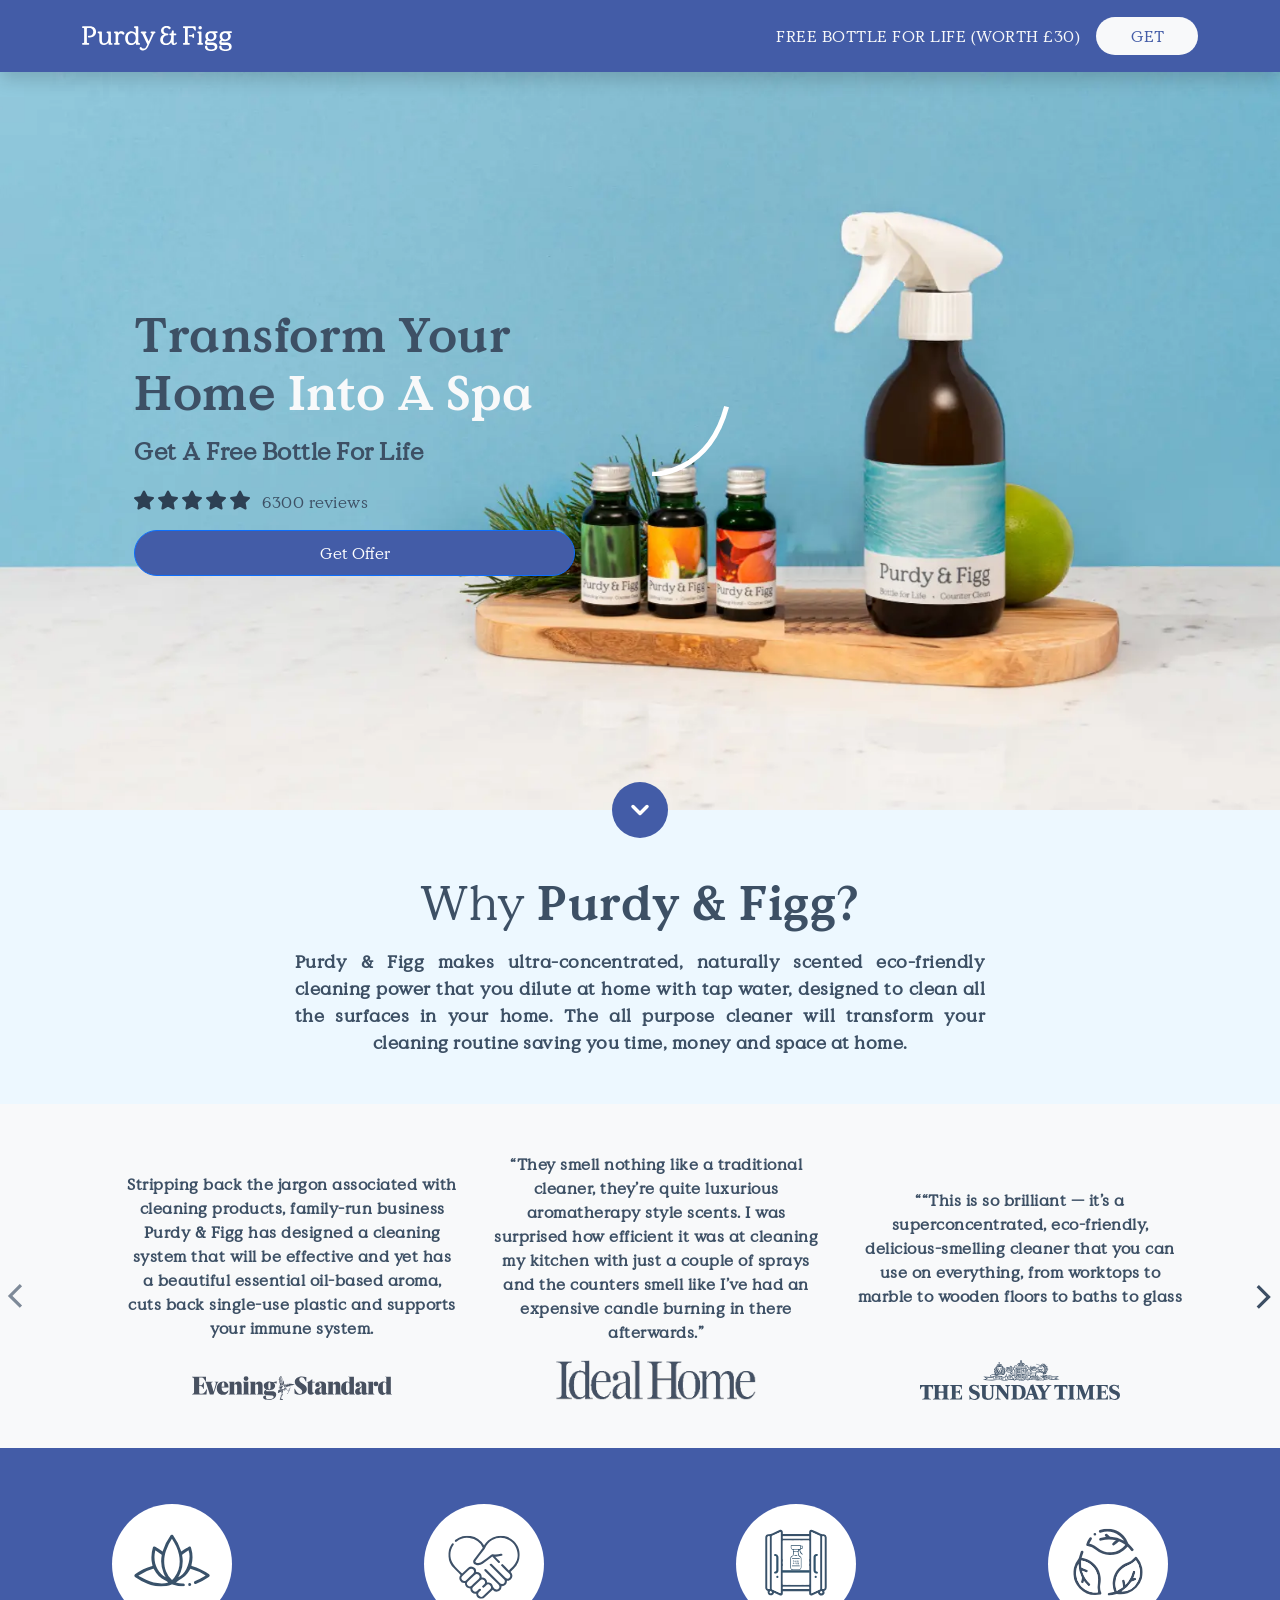
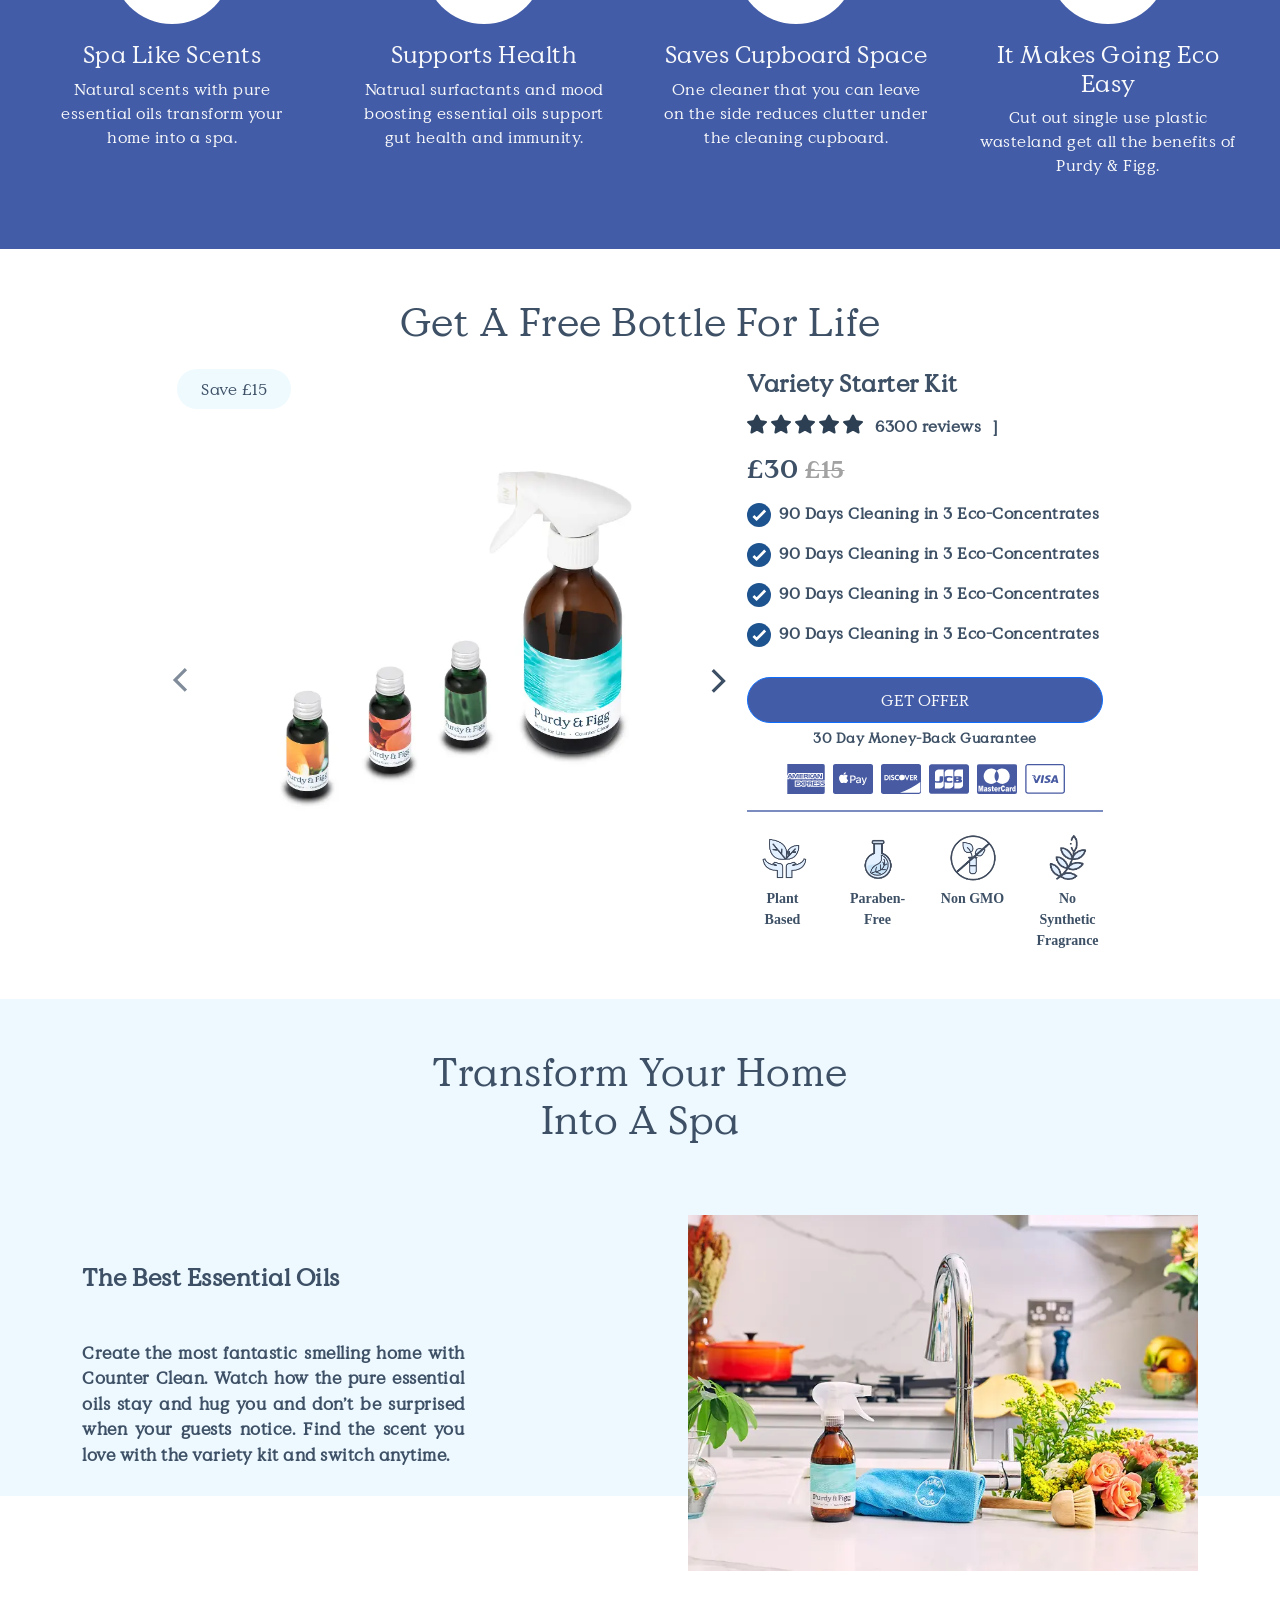
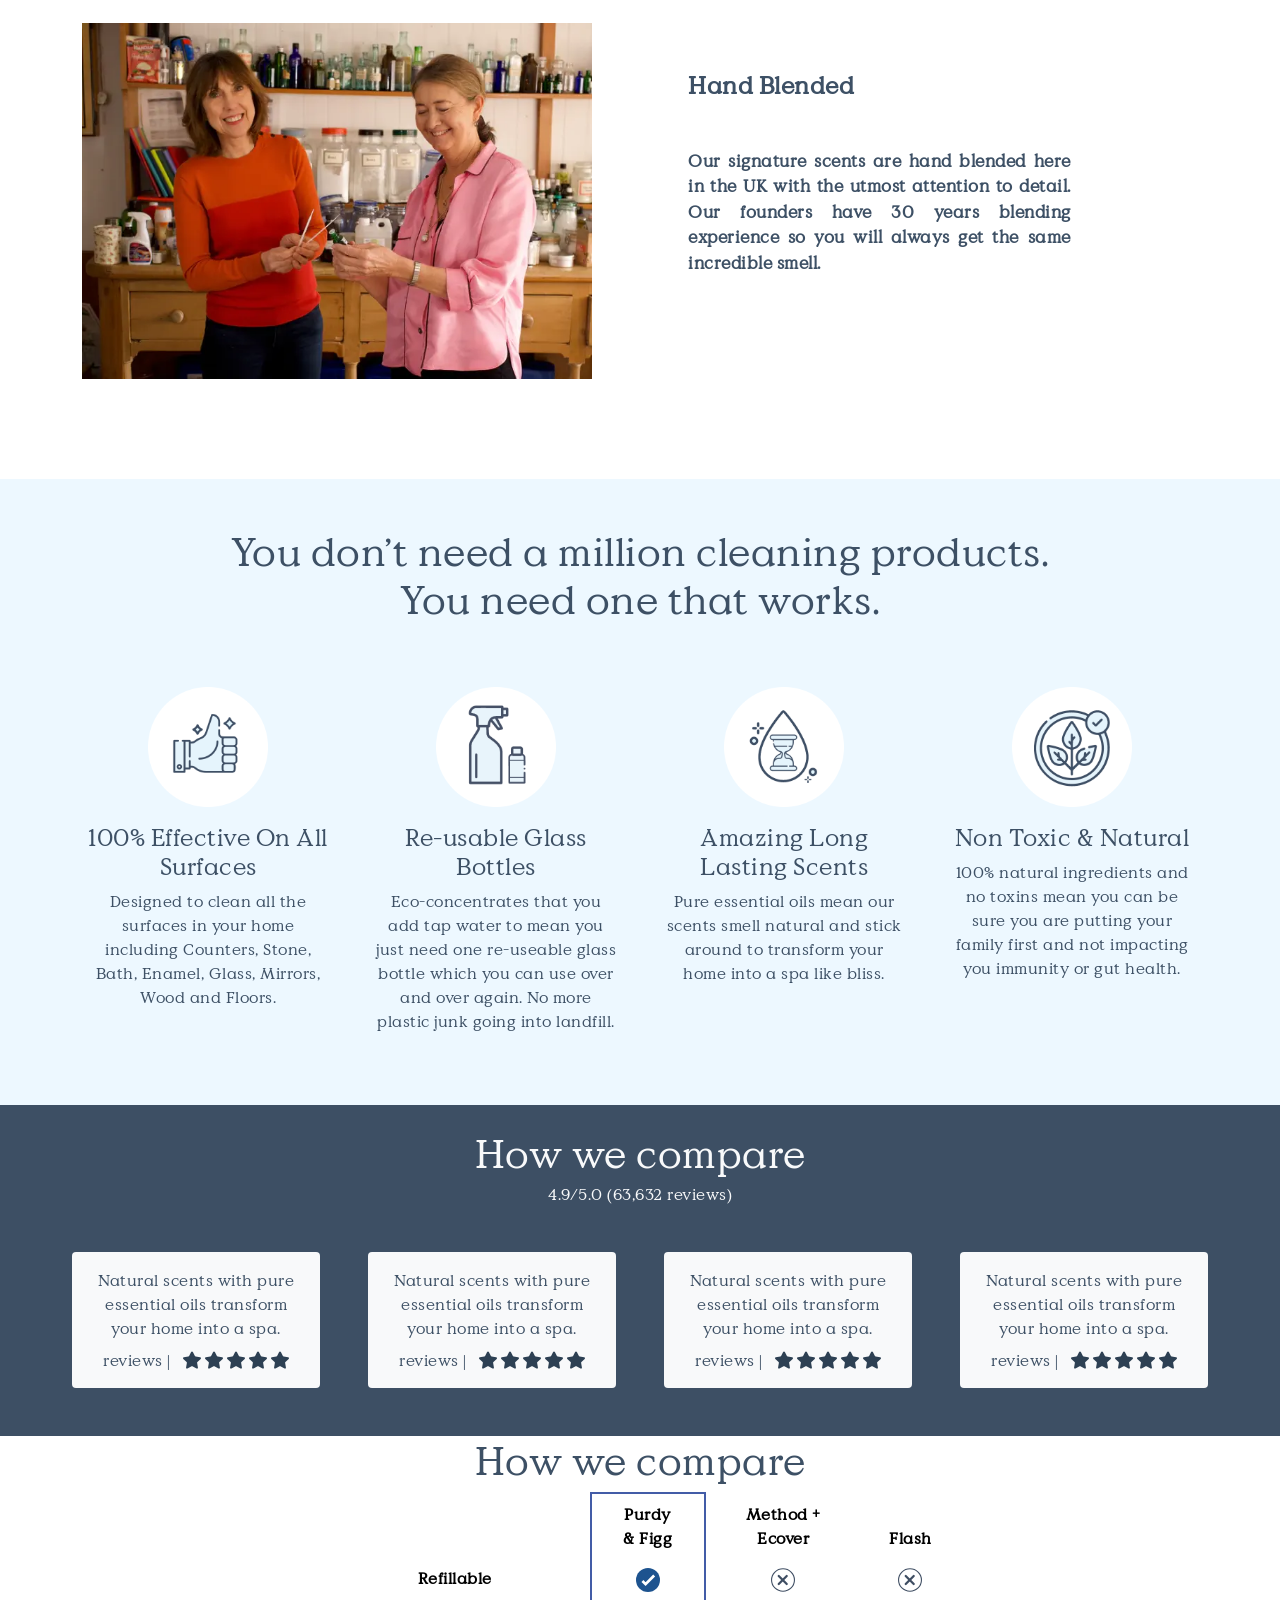
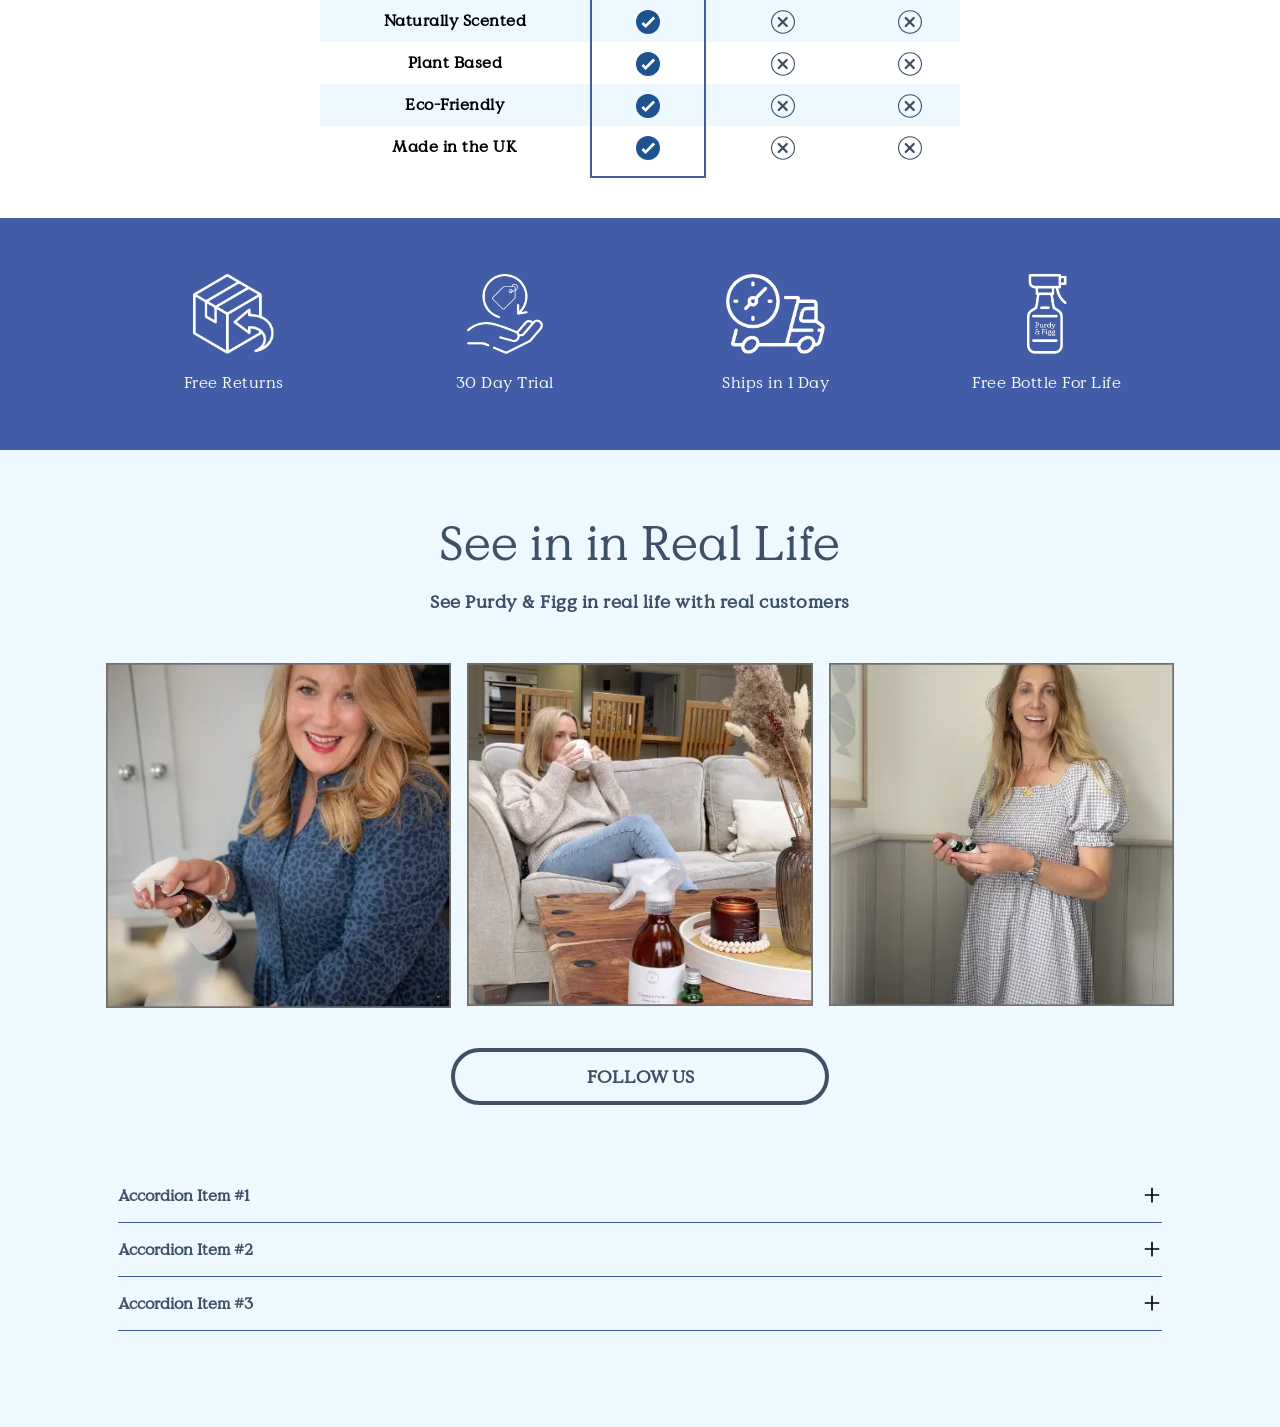
==== index.html @ dd0b7472 "fixed header" ====
<!DOCTYPE html>
<html lang="en">
	<head>
		<meta charset="UTF-8" />
		<meta name="viewport" content="width=device-width, initial-scale=1.0" />

		<title>Purdy & Figg</title>

		<meta name="description" content="the Purdy and Figg website." />
		<meta name="author" content="Mohammed Murshid" />
		<meta name="keywords" content="Purdy & Figg, Purdy, Figg, spa" />

		<meta property="og:title" content="Purdy & Figg" />
		<meta property="og:type" content="website" />
		<meta property="og:url" content="https://t4technow.github.io/purdy-figg/" />
		<meta property="og:image" content="./assets/logo/logo.svg" />

		<link rel="canonical" href="https://t4technow.github.io/purdy-figg/" />

		<!-- styles -->
		<link
			href="https://cdn.jsdelivr.net/npm/bootstrap@5.3.2/dist/css/bootstrap.min.css"
			rel="stylesheet"
		/>
		<link rel="stylesheet" href="./css/style.css" />
	</head>
	<body>
		<div class="offset"></div>

		<header>
			<nav class="navbar fixed-top text-light bg-primary shadow py-3">
				<div class="container">
					<a class="navbar-brand" href="#">
						<svg
							id="Layer_2"
							xmlns="http://www.w3.org/2000/svg"
							viewBox="0 0 740.47 123.77"
						>
							<title>Purdy & Figg</title>
							<g id="Calque_1">
								<g>
									<path
										class="cls-1"
										d="M23.92,79.31c0,3.9,1.3,5.2,5.2,5.2h2.73c2.34,0,3.77,1.3,3.77,4.03s-1.43,4.03-3.77,4.03H3.77c-2.34,0-3.77-1.3-3.77-4.03s1.43-4.03,3.77-4.03h1.43c3.9,0,5.2-1.3,5.2-5.2V14.31c0-3.38-1.3-4.68-5.2-4.68h-1.43c-2.34,0-3.77-1.3-3.77-4.03S1.43,1.57,3.77,1.57H38.61c18.33,0,30.81,10.92,30.81,27.04s-12.48,27.95-30.81,27.95h-5.98c-2.34,0-3.77-1.17-3.77-4.03s1.43-4.03,3.77-4.03h3.51c14.3,0,19.24-10.14,19.24-19.89s-4.94-18.98-20.54-18.98h-5.72c-3.9,0-5.2,1.3-5.2,5.2V79.31Z"
									/>
									<path
										class="cls-1"
										d="M130.65,81.91c-4.68,7.41-12.09,12.22-21.71,12.22-13,0-23.53-7.28-23.53-22.75v-31.33c0-3.12-1.95-4.42-4.55-4.42h-.13c-2.34,0-3.77-1.3-3.77-4.03s1.43-4.03,3.77-4.03h14.56c1.82,0,2.86,1.04,2.86,2.86v39.65c0,9.1,3.25,15.47,12.61,15.47,10.4,0,18.98-10.27,18.98-25.22v-20.28c0-3.12-1.95-4.42-4.55-4.42h-.13c-2.34,0-3.77-1.3-3.77-4.03s1.43-4.03,3.77-4.03h14.56c1.82,0,2.86,1.04,2.86,2.86v49.14c0,2.86,1.04,4.94,3.38,5.07h1.3c2.34-.13,3.77,1.17,3.77,3.9s-1.43,4.03-3.77,4.03h-12.74c-1.69,0-2.86-1.04-2.99-2.73l-.78-7.93Z"
									/>
									<path
										class="cls-1"
										d="M200.72,41.74c-3.64-3.25-5.46-5.2-10.01-5.2-8.06,0-12.22,6.11-12.22,17.42v26.13c0,2.6,1.82,4.42,4.42,4.42,2.08,0,3.25,1.3,3.25,4.03s-1.43,4.03-3.77,4.03h-20.67c-2.34,0-3.77-1.3-3.77-4.03s1.17-4.03,3.38-4.03c2.6,0,4.42-1.82,4.42-4.42V40.05c0-2.6-1.82-4.42-4.42-4.42-2.08,0-3.38-1.3-3.38-4.03s1.43-4.03,3.77-4.03h12.74c1.69,0,2.86,1.04,2.99,2.73l.39,4.29c3.51-5.33,8.97-8.06,15.86-8.06,6.37,0,11.18,2.21,14.3,5.59,4.55,4.81-2.34,14.04-7.28,9.62Z"
									/>
									<path
										class="cls-1"
										d="M286.26,88.41c0,2.86-1.43,4.16-3.77,4.16h-13.26c-1.82,0-2.86-.91-2.99-2.73l-.52-7.02c-6.11,8.45-14.3,11.31-23.14,11.31-14.17,0-29.51-10.14-29.51-33.67,0-21.32,15.34-33.93,30.03-33.93,10.79,0,17.81,4.94,21.97,9.88V14.04c0-3.12-1.95-4.42-4.55-4.42h-.13c-2.34,0-3.77-1.3-3.77-4.03s1.43-4.03,3.77-4.03h14.56c1.82,0,2.86,1.04,2.86,2.86V79.04c0,4.03,2.6,5.46,4.68,5.46,2.6,.01,3.77,1.18,3.77,3.91Zm-20.93-27.95c0-14.56-8.06-25.35-19.76-25.35-13.39,0-19.24,10.79-19.24,25.35s5.85,25.09,19.24,25.09c11.7,0,19.76-10.79,19.76-25.09Z"
									/>
									<path
										class="cls-1"
										d="M358.67,27.57c2.34,0,3.77,1.3,3.77,4.03s-1.17,4.03-3.25,4.03c-2.47,0-3.9,1.3-4.81,3.38l-28.47,63.7c-4.16,9.36-11.96,17.94-23.4,17.94-6.37,0-13.13-2.21-16.9-6.24-4.42-5.07,2.86-13.65,8.06-8.71,2.73,2.47,5.46,5.98,10.27,5.98,8.45,0,12.48-7.54,18.59-20.93l-25.35-52.52c-.65-1.3-1.95-2.6-3.9-2.6-2.21,0-3.51-1.3-3.51-4.03s1.43-4.03,3.77-4.03h20.67c2.34,0,3.77,1.3,3.77,4.03s-1.04,4.03-3.12,4.03-2.99,1.04-2.99,2.6c0,.78,.26,1.82,.78,2.86l16.51,34.45,15.08-34.45c.52-1.17,.91-2.34,.91-3.12,0-1.43-.91-2.34-3.12-2.34-2.34,0-3.64-1.3-3.64-4.03s1.43-4.03,3.77-4.03c0,0,16.51,0,16.51,0Z"
									/>
									<path
										class="cls-1"
										d="M468.13,86.98c-2.08,3.9-7.41,7.15-13.39,7.15-7.02,0-13.91-3.9-14.04-14.3-5.72,10.14-15.86,14.3-26.39,14.3-15.86,0-28.21-9.75-28.21-25.22,0-11.96,6.24-22.36,19.37-26.65-9.49-2.21-15.47-9.88-15.47-18.72C390,8.98,403.13,.01,416.91,.01c8.71,0,16.12,2.21,19.89,6.24,4.16,4.81-2.73,13-7.93,8.45-3.64-3.25-6.76-6.37-12.48-6.37-8.84,0-13.65,5.98-13.65,14.3,0,9.62,6.76,14.43,17.68,14.43h2.34c2.34,0,3.64,1.3,3.64,4.16s-1.3,4.16-3.64,4.16c-13.13,0-23.27,9.62-23.27,21.97,0,11.31,6.37,18.46,17.16,18.46,12.22,0,23.53-10.66,23.53-35.23v-5.33h-5.2c-2.34,0-3.64-1.43-3.64-4.16s1.3-3.9,3.64-3.9h5.85l3.25-12.35c.39-1.3,1.17-2.08,2.6-2.08h3.9c1.43,0,2.34,.91,2.34,2.34v12.09h9.23c2.34,0,3.64,1.17,3.64,3.9s-1.3,4.16-3.64,4.16h-9.23v35.75c0,3.12,1.43,4.94,4.03,4.94,2.21,0,3.77-1.3,5.46-3.38,1.43-1.82,2.73-2.47,4.55-1.56,2.6,1.3,2.34,3.64,1.17,5.98Z"
									/>
									<path
										class="cls-1"
										d="M522.07,79.31c0,3.9,1.3,5.2,5.2,5.2h1.43c2.34,0,3.77,1.3,3.77,4.03s-1.43,4.03-3.77,4.03h-26.78c-2.34,0-3.77-1.3-3.77-4.03s1.43-4.03,3.77-4.03h1.43c3.9,0,5.2-1.3,5.2-5.2V14.82c0-3.9-1.3-5.2-5.2-5.2h-1.43c-2.34,0-3.77-1.3-3.77-4.03s1.43-4.03,3.77-4.03h56.42c1.82,0,2.73,.91,2.86,2.73l1.04,16.38c.13,1.56-1.04,2.47-2.99,2.47s-3.12-1.04-3.9-3.25c-2.73-7.15-7.67-10.27-13.26-10.27h-14.82c-3.9,0-5.2,1.3-5.2,5.2V79.31h0Zm8.58-26.91c-2.34,0-3.64-1.3-3.64-4.03s1.3-4.03,3.64-4.03h11.05c2.6,0,3.77-1.43,3.77-3.51,0-2.34,1.3-3.77,3.9-3.77,2.73,0,4.03,1.43,4.03,3.77v15.08c0,2.34-1.3,3.77-4.03,3.77s-3.9-1.43-3.9-3.77c0-2.47-1.17-3.51-3.77-3.51h-11.05Z"
									/>
									<path
										class="cls-1"
										d="M586.94,27.57c1.82,0,2.86,1.04,2.86,2.86v49.66c0,2.6,1.82,4.42,4.42,4.42,2.08,0,3.25,1.3,3.25,4.03s-1.43,4.03-3.77,4.03h-20.67c-2.34,0-3.77-1.3-3.77-4.03s1.17-4.03,3.38-4.03c2.6,0,4.42-1.82,4.42-4.42V40.05c0-2.6-1.82-4.42-4.42-4.42-2.08,0-3.38-1.3-3.38-4.03s1.43-4.03,3.77-4.03h13.91Zm-11.83-19.25c0-4.55,3.77-8.32,8.45-8.32s8.32,3.77,8.32,8.32-3.77,8.45-8.32,8.45-8.45-3.77-8.45-8.45Z"
									/>
									<path
										class="cls-1"
										d="M665.98,34.72h-8.32c4.03,4.29,6.24,9.88,6.24,16.12,0,13.39-10.4,24.31-27.43,24.31-5.72,0-10.53-1.04-14.43-2.86-2.47,1.04-3.9,2.73-3.9,5.2,0,3.38,2.6,4.42,8.45,4.42h14.69c15.73,0,27.3,6.37,27.3,20.67s-13,21.19-30.55,21.19c-18.98,0-31.07-7.93-31.07-18.33,0-4.55,1.82-8.58,6.5-8.58,4.16,0,4.94,2.73,5.46,6.63,.91,7.8,6.11,12.09,19.11,12.09,10.4,0,17.81-3.12,17.81-11.05s-5.59-10.4-16.51-10.4h-15.86c-11.57,0-16.64-4.81-16.64-12.74,0-5.07,2.73-10.53,8.71-13.65-4.29-4.42-6.5-10.4-6.5-16.9,0-13.52,9.1-24.31,27.43-24.31h29.51c2.6,0,3.9,1.43,3.9,4.03s-1.3,4.16-3.9,4.16Zm-29.51,0c-6.76,0-14.95,3.64-14.95,16.12s8.19,16.12,14.95,16.12,14.95-3.64,14.95-16.12-8.32-16.12-14.95-16.12Z"
									/>
									<path
										class="cls-1"
										d="M736.57,34.72h-8.32c4.03,4.29,6.24,9.88,6.24,16.12,0,13.39-10.4,24.31-27.43,24.31-5.72,0-10.53-1.04-14.43-2.86-2.47,1.04-3.9,2.73-3.9,5.2,0,3.38,2.6,4.42,8.45,4.42h14.69c15.73,0,27.3,6.37,27.3,20.67s-13,21.19-30.55,21.19c-18.98,0-31.07-7.93-31.07-18.33,0-4.55,1.82-8.58,6.5-8.58,4.16,0,4.94,2.73,5.46,6.63,.91,7.8,6.11,12.09,19.11,12.09,10.4,0,17.81-3.12,17.81-11.05s-5.59-10.4-16.51-10.4h-15.86c-11.57,0-16.64-4.81-16.64-12.74,0-5.07,2.73-10.53,8.71-13.65-4.29-4.42-6.5-10.4-6.5-16.9,0-13.52,9.1-24.31,27.43-24.31h29.51c2.6,0,3.9,1.43,3.9,4.03s-1.3,4.16-3.9,4.16Zm-29.51,0c-6.76,0-14.95,3.64-14.95,16.12s8.19,16.12,14.95,16.12,14.95-3.64,14.95-16.12-8.32-16.12-14.95-16.12Z"
									/>
								</g>
							</g>
						</svg>
					</a>

					<div class="navbar-offer d-flex align-items-center ms-auto">
						<div class="text-light">FREE BOTTLE FOR LIFE (WORTH £30)</div>
						<button
							class="btn bg-light text-primary rounded-pill ms-3"
							type="button"
						>
							get
						</button>
					</div>
				</div>
			</nav>
			<div class="hero">
				<div class="banner-image"></div>
				<div class="container h-100">
					<div class="row px-5 d-flex align-items-center h-100">
						<div class="col-lg-6 px-3">
							<h1 class="main-title">
								Transform Your Home <span class="text-light">Into A Spa</span>
							</h1>
							<h6 class="sub-title mb-4">Get a free bottle for life</h6>
							<div class="reviews d-flex mb-3">
								<div class="stars d-flex">
									<svg
										height="800px"
										width="800px"
										version="1.1"
										id="Capa_1"
										xmlns="http://www.w3.org/2000/svg"
										xmlns:xlink="http://www.w3.org/1999/xlink"
										viewBox="0 0 47.94 47.94"
										xml:space="preserve"
										fill="#000000"
									>
										<g id="SVGRepo_bgCarrier" stroke-width="0" />

										<g
											id="SVGRepo_tracerCarrier"
											stroke-linecap="round"
											stroke-linejoin="round"
										/>

										<g id="SVGRepo_iconCarrier">
											<path
												style="fill: #2d4053"
												d="M26.285,2.486l5.407,10.956c0.376,0.762,1.103,1.29,1.944,1.412l12.091,1.757 c2.118,0.308,2.963,2.91,1.431,4.403l-8.749,8.528c-0.608,0.593-0.886,1.448-0.742,2.285l2.065,12.042 c0.362,2.109-1.852,3.717-3.746,2.722l-10.814-5.685c-0.752-0.395-1.651-0.395-2.403,0l-10.814,5.685 c-1.894,0.996-4.108-0.613-3.746-2.722l2.065-12.042c0.144-0.837-0.134-1.692-0.742-2.285l-8.749-8.528 c-1.532-1.494-0.687-4.096,1.431-4.403l12.091-1.757c0.841-0.122,1.568-0.65,1.944-1.412l5.407-10.956 C22.602,0.567,25.338,0.567,26.285,2.486z"
											/>
										</g>
									</svg>
									<svg
										height="800px"
										width="800px"
										version="1.1"
										id="Capa_1"
										xmlns="http://www.w3.org/2000/svg"
										xmlns:xlink="http://www.w3.org/1999/xlink"
										viewBox="0 0 47.94 47.94"
										xml:space="preserve"
										fill="#000000"
									>
										<g id="SVGRepo_bgCarrier" stroke-width="0" />

										<g
											id="SVGRepo_tracerCarrier"
											stroke-linecap="round"
											stroke-linejoin="round"
										/>

										<g id="SVGRepo_iconCarrier">
											<path
												style="fill: #2d4053"
												d="M26.285,2.486l5.407,10.956c0.376,0.762,1.103,1.29,1.944,1.412l12.091,1.757 c2.118,0.308,2.963,2.91,1.431,4.403l-8.749,8.528c-0.608,0.593-0.886,1.448-0.742,2.285l2.065,12.042 c0.362,2.109-1.852,3.717-3.746,2.722l-10.814-5.685c-0.752-0.395-1.651-0.395-2.403,0l-10.814,5.685 c-1.894,0.996-4.108-0.613-3.746-2.722l2.065-12.042c0.144-0.837-0.134-1.692-0.742-2.285l-8.749-8.528 c-1.532-1.494-0.687-4.096,1.431-4.403l12.091-1.757c0.841-0.122,1.568-0.65,1.944-1.412l5.407-10.956 C22.602,0.567,25.338,0.567,26.285,2.486z"
											/>
										</g>
									</svg>
									<svg
										height="800px"
										width="800px"
										version="1.1"
										id="Capa_1"
										xmlns="http://www.w3.org/2000/svg"
										xmlns:xlink="http://www.w3.org/1999/xlink"
										viewBox="0 0 47.94 47.94"
										xml:space="preserve"
										fill="#000000"
									>
										<g id="SVGRepo_bgCarrier" stroke-width="0" />

										<g
											id="SVGRepo_tracerCarrier"
											stroke-linecap="round"
											stroke-linejoin="round"
										/>

										<g id="SVGRepo_iconCarrier">
											<path
												style="fill: #2d4053"
												d="M26.285,2.486l5.407,10.956c0.376,0.762,1.103,1.29,1.944,1.412l12.091,1.757 c2.118,0.308,2.963,2.91,1.431,4.403l-8.749,8.528c-0.608,0.593-0.886,1.448-0.742,2.285l2.065,12.042 c0.362,2.109-1.852,3.717-3.746,2.722l-10.814-5.685c-0.752-0.395-1.651-0.395-2.403,0l-10.814,5.685 c-1.894,0.996-4.108-0.613-3.746-2.722l2.065-12.042c0.144-0.837-0.134-1.692-0.742-2.285l-8.749-8.528 c-1.532-1.494-0.687-4.096,1.431-4.403l12.091-1.757c0.841-0.122,1.568-0.65,1.944-1.412l5.407-10.956 C22.602,0.567,25.338,0.567,26.285,2.486z"
											/>
										</g>
									</svg>
									<svg
										height="800px"
										width="800px"
										version="1.1"
										id="Capa_1"
										xmlns="http://www.w3.org/2000/svg"
										xmlns:xlink="http://www.w3.org/1999/xlink"
										viewBox="0 0 47.94 47.94"
										xml:space="preserve"
										fill="#000000"
									>
										<g id="SVGRepo_bgCarrier" stroke-width="0" />

										<g
											id="SVGRepo_tracerCarrier"
											stroke-linecap="round"
											stroke-linejoin="round"
										/>

										<g id="SVGRepo_iconCarrier">
											<path
												style="fill: #2d4053"
												d="M26.285,2.486l5.407,10.956c0.376,0.762,1.103,1.29,1.944,1.412l12.091,1.757 c2.118,0.308,2.963,2.91,1.431,4.403l-8.749,8.528c-0.608,0.593-0.886,1.448-0.742,2.285l2.065,12.042 c0.362,2.109-1.852,3.717-3.746,2.722l-10.814-5.685c-0.752-0.395-1.651-0.395-2.403,0l-10.814,5.685 c-1.894,0.996-4.108-0.613-3.746-2.722l2.065-12.042c0.144-0.837-0.134-1.692-0.742-2.285l-8.749-8.528 c-1.532-1.494-0.687-4.096,1.431-4.403l12.091-1.757c0.841-0.122,1.568-0.65,1.944-1.412l5.407-10.956 C22.602,0.567,25.338,0.567,26.285,2.486z"
											/>
										</g>
									</svg>
									<svg
										height="800px"
										width="800px"
										version="1.1"
										id="Capa_1"
										xmlns="http://www.w3.org/2000/svg"
										xmlns:xlink="http://www.w3.org/1999/xlink"
										viewBox="0 0 47.94 47.94"
										xml:space="preserve"
										fill="#000000"
									>
										<g id="SVGRepo_bgCarrier" stroke-width="0" />

										<g
											id="SVGRepo_tracerCarrier"
											stroke-linecap="round"
											stroke-linejoin="round"
										/>

										<g id="SVGRepo_iconCarrier">
											<path
												style="fill: #2d4053"
												d="M26.285,2.486l5.407,10.956c0.376,0.762,1.103,1.29,1.944,1.412l12.091,1.757 c2.118,0.308,2.963,2.91,1.431,4.403l-8.749,8.528c-0.608,0.593-0.886,1.448-0.742,2.285l2.065,12.042 c0.362,2.109-1.852,3.717-3.746,2.722l-10.814-5.685c-0.752-0.395-1.651-0.395-2.403,0l-10.814,5.685 c-1.894,0.996-4.108-0.613-3.746-2.722l2.065-12.042c0.144-0.837-0.134-1.692-0.742-2.285l-8.749-8.528 c-1.532-1.494-0.687-4.096,1.431-4.403l12.091-1.757c0.841-0.122,1.568-0.65,1.944-1.412l5.407-10.956 C22.602,0.567,25.338,0.567,26.285,2.486z"
											/>
										</g>
									</svg>
								</div>
								<div class="count">6300 reviews</div>
							</div>
							<button class="btn rounded-pill btn-primary w-90">
								Get Offer
							</button>
						</div>
						<div class="get-btn col-lg-6">
							<svg
								xmlns="http://www.w3.org/2000/svg"
								width="77"
								height="70.853"
								viewBox="0 0 77 70.853"
							>
								<path
									id="Path_6034"
									data-name="Path 6034"
									d="M4713.555,782.758s56.079,1.173,74.533-67.7"
									transform="translate(-4713.502 -714.41)"
									fill="none"
									stroke="#fff"
									stroke-width="5"
								/>
							</svg>
						</div>
					</div>
				</div>
			</div>
			<a href="#why-us" class="scroll-down d-flex">
				<span class="visually-hidden">scroll down</span>
				<svg
					width="42px"
					height="42px"
					viewBox="0 0 24 24"
					fill="none"
					xmlns="http://www.w3.org/2000/svg"
				>
					<g id="Arrow / Caret_Down_MD">
						<path
							id="Vector"
							d="M16 10L12 14L8 10"
							stroke="#ffffff"
							stroke-width="2"
							stroke-linecap="round"
							stroke-linejoin="round"
						/>
					</g>
				</svg>
			</a>
		</header>

		<!-- why purdy -->
		<section class="bg-secondary why p-5" id="why-us">
			<h2 class="section-title pt-3 text-center">
				Why <span class="main-title">Purdy & Figg?</span>
			</h2>
			<p class="sub-text col-md-7 m-auto">
				Purdy & Figg makes ultra-concentrated, naturally scented eco-friendly
				cleaning power that you dilute at home with tap water, designed to clean
				all the surfaces in your home. The all purpose cleaner will transform
				your cleaning routine saving you time, money and space at home.
			</p>
		</section>

		<!-- testimonial -->
		<section class="testimonial bg-light slider-container" id="testimonial">
			<div class="slider-track container d-flex p-5">
				<div class="slide d-flex col-12 col-md-4 text-center px-2">
					<p class="content my-auto">
						Stripping back the jargon associated with cleaning products,
						family-run business Purdy & Figg has designed a cleaning system that
						will be effective and yet has a beautiful essential oil-based aroma,
						cuts back single-use plastic and supports your immune system.
					</p>
					<img src="./assets/logo/Evening-Standard.svg" alt="" class="logo" />
				</div>

				<div class="slide d-flex col-12 col-md-4 text-center px-2">
					<p class="content my-auto">
						“They smell nothing like a traditional cleaner, they’re quite
						luxurious aromatherapy style scents. I was surprised how efficient
						it was at cleaning my kitchen with just a couple of sprays and the
						counters smell like I’ve had an expensive candle burning in there
						afterwards.”
					</p>
					<img
						src="./assets/logo/Ideal_Home_logo_wordmark copy.png"
						alt=""
						class="logo"
					/>
				</div>

				<div class="slide d-flex col-12 col-md-4 text-center px-2">
					<p class="content my-auto">
						““This is so brilliant — it’s a superconcentrated, eco-friendly,
						delicious-smelling cleaner that you can use on everything, from
						worktops to marble to wooden floors to baths to glass
					</p>
					<img src="./assets/logo/sunday-times.svg" alt="" class="logo" />
				</div>
			</div>
			<div class="slider-controls-center">
				<button class="prev-btn btn" aria-label="show previous">
					<svg
						width="22"
						height="37"
						viewBox="0 0 22 37"
						fill="none"
						xmlns="http://www.w3.org/2000/svg"
					>
						<path
							d="M20.127 1.76807L3.53601 18.359L20.127 34.9501"
							stroke="white"
							stroke-width="5"
						/>
					</svg>
				</button>
				<button class="next-btn btn" aria-label="show next">
					<svg
						width="23"
						height="37"
						viewBox="0 0 23 37"
						fill="none"
						xmlns="http://www.w3.org/2000/svg"
					>
						<path
							d="M2.63102 34.9501L19.222 18.3591L2.63102 1.76807"
							stroke="white"
							stroke-width="5"
						/>
					</svg>
				</button>
			</div>
		</section>

		<!-- benefits -->
		<section
			class="benefits bg-primary text-light slider-container"
			id="benefits"
		>
			<div class="slider-track d-flex py-5 px-3">
				<div class="slide d-flex col-12 col-md-3 text-center px-4 py-2">
					<img
						src="./assets/icons/benefits-1.svg"
						alt=""
						class="logo mx-auto mb-3"
					/>
					<div class="data">
						<h4 class="sub-title-secondary">Spa Like Scents</h4>
						<p class="content">
							Natural scents with pure essential oils transform your home into a
							spa.
						</p>
					</div>
				</div>

				<div class="slide d-flex col-12 col-md-3 text-center px-4 py-2">
					<img
						src="./assets/icons/benefits-2.svg"
						alt=""
						class="logo mx-auto mb-3"
					/>
					<div class="data">
						<h4 class="sub-title-secondary">Supports Health</h4>
						<p class="content">
							Natrual surfactants and mood boosting essential oils support gut
							health and immunity.
						</p>
					</div>
				</div>

				<div class="slide d-flex col-12 col-md-3 text-center px-4 py-2">
					<img
						src="./assets/icons/benefits-3.svg"
						alt=""
						class="logo mx-auto mb-3"
					/>
					<div class="data">
						<h4 class="sub-title-secondary">Saves Cupboard Space</h4>
						<p class="content">
							One cleaner that you can leave on the side reduces clutter under
							the cleaning cupboard.
						</p>
					</div>
				</div>
				<div class="slide d-flex col-12 col-md-3 text-center px-4 py-2">
					<img
						src="./assets/icons/benefits-4.svg"
						alt=""
						class="logo mx-auto mb-3"
					/>
					<h4 class="sub-title-secondary">It Makes Going Eco Easy</h4>
					<p class="content">
						Cut out single use plastic wasteland get all the benefits of Purdy &
						Figg.
					</p>
				</div>
			</div>
			<div class="slider-controls">
				<button class="prev-btn btn" aria-label="show previous">
					<svg
						width="22"
						height="37"
						viewBox="0 0 22 37"
						fill="none"
						xmlns="http://www.w3.org/2000/svg"
					>
						<path
							d="M20.127 1.76807L3.53601 18.359L20.127 34.9501"
							stroke="white"
							stroke-width="5"
						/>
					</svg>
				</button>
				<button class="next-btn btn" aria-label="show next">
					<svg
						width="23"
						height="37"
						viewBox="0 0 23 37"
						fill="none"
						xmlns="http://www.w3.org/2000/svg"
					>
						<path
							d="M2.63102 34.9501L19.222 18.3591L2.63102 1.76807"
							stroke="white"
							stroke-width="5"
						/>
					</svg>
				</button>
			</div>
		</section>

		<!-- product -->
		<section class="product-showcase">
			<div class="container py-5 sm-p-5">
				<h3 class="section-title-small text-center mb-4">
					Get A Free Bottle For Life
				</h3>
				<div class="row justify-content-center">
					<div
						class="image-slider col-md-6 slider-container"
						id="productImages"
					>
						<span class="product-offer d-inline-block rounded-pill py-2 px-4"
							>save £15</span
						>
						<div class="slider-track d-flex">
							<div class="slide d-flex col-12">
								<img
									src="./assets/images/Big Bottle_3 small bottles.webp"
									alt="variety starter kit"
									class="product-image w-100"
								/>
							</div>
							<div class="slide d-flex col-12">
								<img
									src="./assets/images/Big Bottle_3 small bottles.webp"
									alt="variety starter kit"
									class="product-image w-100"
								/>
							</div>
						</div>
						<div class="slider-controls-center">
							<button class="prev-btn btn" aria-label="show previous">
								<svg
									width="22"
									height="37"
									viewBox="0 0 22 37"
									fill="none"
									xmlns="http://www.w3.org/2000/svg"
								>
									<path
										d="M20.127 1.76807L3.53601 18.359L20.127 34.9501"
										stroke="white"
										stroke-width="5"
									/>
								</svg>
							</button>
							<button class="next-btn btn" aria-label="show next">
								<svg
									width="23"
									height="37"
									viewBox="0 0 23 37"
									fill="none"
									xmlns="http://www.w3.org/2000/svg"
								>
									<path
										d="M2.63102 34.9501L19.222 18.3591L2.63102 1.76807"
										stroke="white"
										stroke-width="5"
									/>
								</svg>
							</button>
						</div>
					</div>
					<div class="product-info col-md-6 col-lg-4 my-auto">
						<h2 class="product-title sub-title">Variety Starter Kit</h2>
						<div class="reviews d-flex mb-3">
							<div class="stars d-flex">
								<svg
									height="800px"
									width="800px"
									version="1.1"
									id="Capa_1"
									xmlns="http://www.w3.org/2000/svg"
									xmlns:xlink="http://www.w3.org/1999/xlink"
									viewBox="0 0 47.94 47.94"
									xml:space="preserve"
									fill="#000000"
								>
									<g id="SVGRepo_bgCarrier" stroke-width="0" />

									<g
										id="SVGRepo_tracerCarrier"
										stroke-linecap="round"
										stroke-linejoin="round"
									/>

									<g id="SVGRepo_iconCarrier">
										<path
											style="fill: #2d4053"
											d="M26.285,2.486l5.407,10.956c0.376,0.762,1.103,1.29,1.944,1.412l12.091,1.757 c2.118,0.308,2.963,2.91,1.431,4.403l-8.749,8.528c-0.608,0.593-0.886,1.448-0.742,2.285l2.065,12.042 c0.362,2.109-1.852,3.717-3.746,2.722l-10.814-5.685c-0.752-0.395-1.651-0.395-2.403,0l-10.814,5.685 c-1.894,0.996-4.108-0.613-3.746-2.722l2.065-12.042c0.144-0.837-0.134-1.692-0.742-2.285l-8.749-8.528 c-1.532-1.494-0.687-4.096,1.431-4.403l12.091-1.757c0.841-0.122,1.568-0.65,1.944-1.412l5.407-10.956 C22.602,0.567,25.338,0.567,26.285,2.486z"
										/>
									</g>
								</svg>
								<svg
									height="800px"
									width="800px"
									version="1.1"
									id="Capa_1"
									xmlns="http://www.w3.org/2000/svg"
									xmlns:xlink="http://www.w3.org/1999/xlink"
									viewBox="0 0 47.94 47.94"
									xml:space="preserve"
									fill="#000000"
								>
									<g id="SVGRepo_bgCarrier" stroke-width="0" />

									<g
										id="SVGRepo_tracerCarrier"
										stroke-linecap="round"
										stroke-linejoin="round"
									/>

									<g id="SVGRepo_iconCarrier">
										<path
											style="fill: #2d4053"
											d="M26.285,2.486l5.407,10.956c0.376,0.762,1.103,1.29,1.944,1.412l12.091,1.757 c2.118,0.308,2.963,2.91,1.431,4.403l-8.749,8.528c-0.608,0.593-0.886,1.448-0.742,2.285l2.065,12.042 c0.362,2.109-1.852,3.717-3.746,2.722l-10.814-5.685c-0.752-0.395-1.651-0.395-2.403,0l-10.814,5.685 c-1.894,0.996-4.108-0.613-3.746-2.722l2.065-12.042c0.144-0.837-0.134-1.692-0.742-2.285l-8.749-8.528 c-1.532-1.494-0.687-4.096,1.431-4.403l12.091-1.757c0.841-0.122,1.568-0.65,1.944-1.412l5.407-10.956 C22.602,0.567,25.338,0.567,26.285,2.486z"
										/>
									</g>
								</svg>
								<svg
									height="800px"
									width="800px"
									version="1.1"
									id="Capa_1"
									xmlns="http://www.w3.org/2000/svg"
									xmlns:xlink="http://www.w3.org/1999/xlink"
									viewBox="0 0 47.94 47.94"
									xml:space="preserve"
									fill="#000000"
								>
									<g id="SVGRepo_bgCarrier" stroke-width="0" />

									<g
										id="SVGRepo_tracerCarrier"
										stroke-linecap="round"
										stroke-linejoin="round"
									/>

									<g id="SVGRepo_iconCarrier">
										<path
											style="fill: #2d4053"
											d="M26.285,2.486l5.407,10.956c0.376,0.762,1.103,1.29,1.944,1.412l12.091,1.757 c2.118,0.308,2.963,2.91,1.431,4.403l-8.749,8.528c-0.608,0.593-0.886,1.448-0.742,2.285l2.065,12.042 c0.362,2.109-1.852,3.717-3.746,2.722l-10.814-5.685c-0.752-0.395-1.651-0.395-2.403,0l-10.814,5.685 c-1.894,0.996-4.108-0.613-3.746-2.722l2.065-12.042c0.144-0.837-0.134-1.692-0.742-2.285l-8.749-8.528 c-1.532-1.494-0.687-4.096,1.431-4.403l12.091-1.757c0.841-0.122,1.568-0.65,1.944-1.412l5.407-10.956 C22.602,0.567,25.338,0.567,26.285,2.486z"
										/>
									</g>
								</svg>
								<svg
									height="800px"
									width="800px"
									version="1.1"
									id="Capa_1"
									xmlns="http://www.w3.org/2000/svg"
									xmlns:xlink="http://www.w3.org/1999/xlink"
									viewBox="0 0 47.94 47.94"
									xml:space="preserve"
									fill="#000000"
								>
									<g id="SVGRepo_bgCarrier" stroke-width="0" />

									<g
										id="SVGRepo_tracerCarrier"
										stroke-linecap="round"
										stroke-linejoin="round"
									/>

									<g id="SVGRepo_iconCarrier">
										<path
											style="fill: #2d4053"
											d="M26.285,2.486l5.407,10.956c0.376,0.762,1.103,1.29,1.944,1.412l12.091,1.757 c2.118,0.308,2.963,2.91,1.431,4.403l-8.749,8.528c-0.608,0.593-0.886,1.448-0.742,2.285l2.065,12.042 c0.362,2.109-1.852,3.717-3.746,2.722l-10.814-5.685c-0.752-0.395-1.651-0.395-2.403,0l-10.814,5.685 c-1.894,0.996-4.108-0.613-3.746-2.722l2.065-12.042c0.144-0.837-0.134-1.692-0.742-2.285l-8.749-8.528 c-1.532-1.494-0.687-4.096,1.431-4.403l12.091-1.757c0.841-0.122,1.568-0.65,1.944-1.412l5.407-10.956 C22.602,0.567,25.338,0.567,26.285,2.486z"
										/>
									</g>
								</svg>
								<svg
									height="800px"
									width="800px"
									version="1.1"
									id="Capa_1"
									xmlns="http://www.w3.org/2000/svg"
									xmlns:xlink="http://www.w3.org/1999/xlink"
									viewBox="0 0 47.94 47.94"
									xml:space="preserve"
									fill="#000000"
								>
									<g id="SVGRepo_bgCarrier" stroke-width="0" />

									<g
										id="SVGRepo_tracerCarrier"
										stroke-linecap="round"
										stroke-linejoin="round"
									/>

									<g id="SVGRepo_iconCarrier">
										<path
											style="fill: #2d4053"
											d="M26.285,2.486l5.407,10.956c0.376,0.762,1.103,1.29,1.944,1.412l12.091,1.757 c2.118,0.308,2.963,2.91,1.431,4.403l-8.749,8.528c-0.608,0.593-0.886,1.448-0.742,2.285l2.065,12.042 c0.362,2.109-1.852,3.717-3.746,2.722l-10.814-5.685c-0.752-0.395-1.651-0.395-2.403,0l-10.814,5.685 c-1.894,0.996-4.108-0.613-3.746-2.722l2.065-12.042c0.144-0.837-0.134-1.692-0.742-2.285l-8.749-8.528 c-1.532-1.494-0.687-4.096,1.431-4.403l12.091-1.757c0.841-0.122,1.568-0.65,1.944-1.412l5.407-10.956 C22.602,0.567,25.338,0.567,26.285,2.486z"
										/>
									</g>
								</svg>
							</div>
							<div class="count">6300 reviews</div>
							]
						</div>
						<h3 class="product-price mb-3">
							£30 <span class="savings"> £15 </span>
						</h3>
						<ul class="product-description">
							<li class="d-flex">
								<div class="marker">
									<svg
										id="Group_6313"
										data-name="Group 6313"
										xmlns="http://www.w3.org/2000/svg"
										width="24"
										height="24"
										viewBox="0 0 35.262 35.262"
									>
										<circle
											id="Ellipse_3"
											data-name="Ellipse 3"
											cx="17.631"
											cy="17.631"
											r="17.631"
											fill="#1d538f"
										/>
										<path
											id="Path_1"
											data-name="Path 1"
											d="M396.94-126.779l4.619,4.619,12.6-12.6"
											transform="translate(-387.47 145.838)"
											fill="none"
											stroke="#fff"
											stroke-width="4"
										/>
									</svg>
								</div>
								<p class="list-item">90 Days Cleaning in 3 Eco-Concentrates</p>
							</li>
							<li class="d-flex">
								<div class="marker">
									<svg
										id="Group_6313"
										data-name="Group 6313"
										xmlns="http://www.w3.org/2000/svg"
										width="24"
										height="24"
										viewBox="0 0 35.262 35.262"
									>
										<circle
											id="Ellipse_3"
											data-name="Ellipse 3"
											cx="17.631"
											cy="17.631"
											r="17.631"
											fill="#1d538f"
										/>
										<path
											id="Path_1"
											data-name="Path 1"
											d="M396.94-126.779l4.619,4.619,12.6-12.6"
											transform="translate(-387.47 145.838)"
											fill="none"
											stroke="#fff"
											stroke-width="4"
										/>
									</svg>
								</div>
								<p class="list-item">90 Days Cleaning in 3 Eco-Concentrates</p>
							</li>
							<li class="d-flex">
								<div class="marker">
									<svg
										id="Group_6313"
										data-name="Group 6313"
										xmlns="http://www.w3.org/2000/svg"
										width="24"
										height="24"
										viewBox="0 0 35.262 35.262"
									>
										<circle
											id="Ellipse_3"
											data-name="Ellipse 3"
											cx="17.631"
											cy="17.631"
											r="17.631"
											fill="#1d538f"
										/>
										<path
											id="Path_1"
											data-name="Path 1"
											d="M396.94-126.779l4.619,4.619,12.6-12.6"
											transform="translate(-387.47 145.838)"
											fill="none"
											stroke="#fff"
											stroke-width="4"
										/>
									</svg>
								</div>
								<p class="list-item">90 Days Cleaning in 3 Eco-Concentrates</p>
							</li>
							<li class="d-flex">
								<div class="marker">
									<svg
										id="Group_6313"
										data-name="Group 6313"
										xmlns="http://www.w3.org/2000/svg"
										width="24"
										height="24"
										viewBox="0 0 35.262 35.262"
									>
										<circle
											id="Ellipse_3"
											data-name="Ellipse 3"
											cx="17.631"
											cy="17.631"
											r="17.631"
											fill="#1d538f"
										/>
										<path
											id="Path_1"
											data-name="Path 1"
											d="M396.94-126.779l4.619,4.619,12.6-12.6"
											transform="translate(-387.47 145.838)"
											fill="none"
											stroke="#fff"
											stroke-width="4"
										/>
									</svg>
								</div>
								<p class="list-item">90 Days Cleaning in 3 Eco-Concentrates</p>
							</li>
						</ul>
						<button class="btn btn-primary text-light rounded-pill w-100 mb-1">
							GET OFFER
						</button>
						<div class="small-text text-center mb-3">
							30 Day Money-Back Guarantee
						</div>

						<div class="payment-options d-flex">
							<img src="./assets/icons/ae.svg" alt="american express" />
							<img src="./assets/icons/apple.svg" alt="apple pay" />
							<img src="./assets/icons/discover.svg" alt="discover" />
							<img src="./assets/icons/jcb.svg" alt="jcb" />
							<img src="./assets/icons/master.svg" alt="master card" />
							<img src="./assets/icons/visa.svg" alt="visa card" />
						</div>

						<hr />

						<div class="product-features row">
							<div class="col-6 col-md-3">
								<img src="./assets/icons/PDP-Icons-02.png" alt="Plant Based" />
								<div class="text text-center">Plant Based</div>
							</div>
							<div class="col-6 col-md-3">
								<img src="./assets/icons/PDP-Icons-03.png" alt="Paraben-Free" />
								<div class="text text-center">Paraben-Free</div>
							</div>
							<div class="col-6 col-md-3">
								<img src="./assets/icons/PDP-Icons-04.png" alt="Non GMO" />
								<div class="text text-center">Non GMO</div>
							</div>
							<div class="col-6 col-md-3">
								<img
									src="./assets/icons/PDP-Icons-05.png"
									alt="No Synthetic Fragrance"
								/>
								<div class="text text-center">No Synthetic Fragrance</div>
							</div>
						</div>
					</div>
				</div>
			</div>
		</section>

		<!-- Transform -->
		<section class="transform p-5">
			<div class="bg bg-secondary"></div>
			<div class="container">
				<h3 class="section-title-small text-center mb-4">
					Transform Your Home <br />
					Into A Spa
				</h3>
				<div class="ad row pt-5 mb-5">
					<div class="add-image col-md-6 mb-1 ps-5">
						<img
							src="./assets/images/oil.webp"
							alt="essential-oil"
							class="w-100"
						/>
					</div>
					<div class="add-content col-md-6 py-5 pe-5">
						<h4 class="sub-title mb-5">The best essential oils</h4>
						<p class="text w-75">
							Create the most fantastic smelling home with Counter Clean. Watch
							how the pure essential oils stay and hug you and don’t be
							surprised when your guests notice. Find the scent you love with
							the variety kit and switch anytime.
						</p>
					</div>
				</div>

				<div class="ad row mb-5">
					<div class="add-image col-md-6 mb-1 pe-5">
						<img
							src="./assets/images/hand-stirred.webp"
							alt="hand stirred"
							class="w-100"
						/>
					</div>
					<div class="add-content col-md-6 py-5 ps-5">
						<h4 class="sub-title mb-5">Hand blended</h4>
						<p class="text w-75">
							Our signature scents are hand blended here in the UK with the
							utmost attention to detail. Our founders have 30 years blending
							experience so you will always get the same incredible smell.
						</p>
					</div>
				</div>
			</div>
		</section>

		<!-- Pros -->
		<section
			class="pros benefits slider-container bg-secondary p-5 pb-0"
			id="pros"
		>
			<h3 class="section-title-small text-center w-75 mx-auto">
				You don’t need a million cleaning products. You need one that works.
			</h3>
			<div class="slider-track d-flex py-5 px-3">
				<div class="slide d-flex col-10 col-md-3 text-center px-4 py-2">
					<img
						src="./assets/icons/feature-1.png"
						alt="100% Effective On All Surfaces"
						class="logo mx-auto mb-3"
					/>
					<div class="data">
						<h4 class="sub-title-secondary">100% Effective On All Surfaces</h4>
						<p class="content">
							Designed to clean all the surfaces in your home including
							Counters, Stone, Bath, Enamel, Glass, Mirrors, Wood and Floors.
						</p>
					</div>
				</div>

				<div class="slide d-flex col-10 col-md-3 text-center px-4 py-2">
					<img
						src="./assets/icons/feature-2.png"
						alt="Re-usable Glass Bottles"
						class="logo mx-auto mb-3"
					/>
					<div class="data">
						<h4 class="sub-title-secondary">Re-usable Glass Bottles</h4>
						<p class="content">
							Eco-concentrates that you add tap water to mean you just need one
							re-useable glass bottle which you can use over and over again. No
							more plastic junk going into landfill.
						</p>
					</div>
				</div>

				<div class="slide d-flex col-10 col-md-3 text-center px-4 py-2">
					<img
						src="./assets/icons/feature-3.png"
						alt="Amazing Long Lasting Scents"
						class="logo mx-auto mb-3"
					/>
					<div class="data">
						<h4 class="sub-title-secondary">Amazing Long Lasting Scents</h4>
						<p class="content">
							Pure essential oils mean our scents smell natural and stick around
							to transform your home into a spa like bliss.
						</p>
					</div>
				</div>
				<div class="slide d-flex col-10 col-md-3 text-center px-4 py-2">
					<img
						src="./assets/icons/feature-4.png"
						alt="Non Toxic & Natural"
						class="logo mx-auto mb-3"
					/>
					<h4 class="sub-title-secondary">Non Toxic & Natural</h4>
					<p class="content">
						100% natural ingredients and no toxins mean you can be sure you are
						putting your family first and not impacting you immunity or gut
						health.
					</p>
				</div>
			</div>
			<div class="slider-controls">
				<button class="prev-btn btn" aria-label="show previous">
					<svg
						width="22"
						height="37"
						viewBox="0 0 22 37"
						fill="none"
						xmlns="http://www.w3.org/2000/svg"
					>
						<path
							d="M20.127 1.76807L3.53601 18.359L20.127 34.9501"
							stroke="white"
							stroke-width="5"
						/>
					</svg>
				</button>
				<button class="next-btn btn" aria-label="show next">
					<svg
						width="23"
						height="37"
						viewBox="0 0 23 37"
						fill="none"
						xmlns="http://www.w3.org/2000/svg"
					>
						<path
							d="M2.63102 34.9501L19.222 18.3591L2.63102 1.76807"
							stroke="white"
							stroke-width="5"
						/>
					</svg>
				</button>
			</div>
		</section>

		<!-- How we compare -->
		<section class="compare pb-4">
			<!-- 1st section -->
			<div class="slider-container bg-gray py-4" id="reviews">
				<h3 class="section-title-small text-light text-center w-75 mx-auto">
					How we compare
				</h3>

				<h6 class="sub-title-light text-light text-center mb-4">
					4.9/5.0 (63,632 reviews)
				</h6>

				<div class="slider-track d-flex py-3 px-5 sm-pb-5">
					<div class="slide d-flex col-12 col-md-3 text-center py-2 px-4">
						<div class="content bg-light px-4 py-3">
							Natural scents with pure essential oils transform your home into a
							spa.
							<div class="reviews d-flex justify-content-center pt-2">
								<div class="name">reviews |</div>
								<div class="stars d-flex">
									<svg
										height="800px"
										width="800px"
										version="1.1"
										id="Capa_1"
										xmlns="http://www.w3.org/2000/svg"
										xmlns:xlink="http://www.w3.org/1999/xlink"
										viewBox="0 0 47.94 47.94"
										xml:space="preserve"
										fill="#000000"
									>
										<g id="SVGRepo_bgCarrier" stroke-width="0" />

										<g
											id="SVGRepo_tracerCarrier"
											stroke-linecap="round"
											stroke-linejoin="round"
										/>

										<g id="SVGRepo_iconCarrier">
											<path
												style="fill: #2d4053"
												d="M26.285,2.486l5.407,10.956c0.376,0.762,1.103,1.29,1.944,1.412l12.091,1.757 c2.118,0.308,2.963,2.91,1.431,4.403l-8.749,8.528c-0.608,0.593-0.886,1.448-0.742,2.285l2.065,12.042 c0.362,2.109-1.852,3.717-3.746,2.722l-10.814-5.685c-0.752-0.395-1.651-0.395-2.403,0l-10.814,5.685 c-1.894,0.996-4.108-0.613-3.746-2.722l2.065-12.042c0.144-0.837-0.134-1.692-0.742-2.285l-8.749-8.528 c-1.532-1.494-0.687-4.096,1.431-4.403l12.091-1.757c0.841-0.122,1.568-0.65,1.944-1.412l5.407-10.956 C22.602,0.567,25.338,0.567,26.285,2.486z"
											/>
										</g>
									</svg>
									<svg
										height="800px"
										width="800px"
										version="1.1"
										id="Capa_1"
										xmlns="http://www.w3.org/2000/svg"
										xmlns:xlink="http://www.w3.org/1999/xlink"
										viewBox="0 0 47.94 47.94"
										xml:space="preserve"
										fill="#000000"
									>
										<g id="SVGRepo_bgCarrier" stroke-width="0" />

										<g
											id="SVGRepo_tracerCarrier"
											stroke-linecap="round"
											stroke-linejoin="round"
										/>

										<g id="SVGRepo_iconCarrier">
											<path
												style="fill: #2d4053"
												d="M26.285,2.486l5.407,10.956c0.376,0.762,1.103,1.29,1.944,1.412l12.091,1.757 c2.118,0.308,2.963,2.91,1.431,4.403l-8.749,8.528c-0.608,0.593-0.886,1.448-0.742,2.285l2.065,12.042 c0.362,2.109-1.852,3.717-3.746,2.722l-10.814-5.685c-0.752-0.395-1.651-0.395-2.403,0l-10.814,5.685 c-1.894,0.996-4.108-0.613-3.746-2.722l2.065-12.042c0.144-0.837-0.134-1.692-0.742-2.285l-8.749-8.528 c-1.532-1.494-0.687-4.096,1.431-4.403l12.091-1.757c0.841-0.122,1.568-0.65,1.944-1.412l5.407-10.956 C22.602,0.567,25.338,0.567,26.285,2.486z"
											/>
										</g>
									</svg>
									<svg
										height="800px"
										width="800px"
										version="1.1"
										id="Capa_1"
										xmlns="http://www.w3.org/2000/svg"
										xmlns:xlink="http://www.w3.org/1999/xlink"
										viewBox="0 0 47.94 47.94"
										xml:space="preserve"
										fill="#000000"
									>
										<g id="SVGRepo_bgCarrier" stroke-width="0" />

										<g
											id="SVGRepo_tracerCarrier"
											stroke-linecap="round"
											stroke-linejoin="round"
										/>

										<g id="SVGRepo_iconCarrier">
											<path
												style="fill: #2d4053"
												d="M26.285,2.486l5.407,10.956c0.376,0.762,1.103,1.29,1.944,1.412l12.091,1.757 c2.118,0.308,2.963,2.91,1.431,4.403l-8.749,8.528c-0.608,0.593-0.886,1.448-0.742,2.285l2.065,12.042 c0.362,2.109-1.852,3.717-3.746,2.722l-10.814-5.685c-0.752-0.395-1.651-0.395-2.403,0l-10.814,5.685 c-1.894,0.996-4.108-0.613-3.746-2.722l2.065-12.042c0.144-0.837-0.134-1.692-0.742-2.285l-8.749-8.528 c-1.532-1.494-0.687-4.096,1.431-4.403l12.091-1.757c0.841-0.122,1.568-0.65,1.944-1.412l5.407-10.956 C22.602,0.567,25.338,0.567,26.285,2.486z"
											/>
										</g>
									</svg>
									<svg
										height="800px"
										width="800px"
										version="1.1"
										id="Capa_1"
										xmlns="http://www.w3.org/2000/svg"
										xmlns:xlink="http://www.w3.org/1999/xlink"
										viewBox="0 0 47.94 47.94"
										xml:space="preserve"
										fill="#000000"
									>
										<g id="SVGRepo_bgCarrier" stroke-width="0" />

										<g
											id="SVGRepo_tracerCarrier"
											stroke-linecap="round"
											stroke-linejoin="round"
										/>

										<g id="SVGRepo_iconCarrier">
											<path
												style="fill: #2d4053"
												d="M26.285,2.486l5.407,10.956c0.376,0.762,1.103,1.29,1.944,1.412l12.091,1.757 c2.118,0.308,2.963,2.91,1.431,4.403l-8.749,8.528c-0.608,0.593-0.886,1.448-0.742,2.285l2.065,12.042 c0.362,2.109-1.852,3.717-3.746,2.722l-10.814-5.685c-0.752-0.395-1.651-0.395-2.403,0l-10.814,5.685 c-1.894,0.996-4.108-0.613-3.746-2.722l2.065-12.042c0.144-0.837-0.134-1.692-0.742-2.285l-8.749-8.528 c-1.532-1.494-0.687-4.096,1.431-4.403l12.091-1.757c0.841-0.122,1.568-0.65,1.944-1.412l5.407-10.956 C22.602,0.567,25.338,0.567,26.285,2.486z"
											/>
										</g>
									</svg>
									<svg
										height="800px"
										width="800px"
										version="1.1"
										id="Capa_1"
										xmlns="http://www.w3.org/2000/svg"
										xmlns:xlink="http://www.w3.org/1999/xlink"
										viewBox="0 0 47.94 47.94"
										xml:space="preserve"
										fill="#000000"
									>
										<g id="SVGRepo_bgCarrier" stroke-width="0" />

										<g
											id="SVGRepo_tracerCarrier"
											stroke-linecap="round"
											stroke-linejoin="round"
										/>

										<g id="SVGRepo_iconCarrier">
											<path
												style="fill: #2d4053"
												d="M26.285,2.486l5.407,10.956c0.376,0.762,1.103,1.29,1.944,1.412l12.091,1.757 c2.118,0.308,2.963,2.91,1.431,4.403l-8.749,8.528c-0.608,0.593-0.886,1.448-0.742,2.285l2.065,12.042 c0.362,2.109-1.852,3.717-3.746,2.722l-10.814-5.685c-0.752-0.395-1.651-0.395-2.403,0l-10.814,5.685 c-1.894,0.996-4.108-0.613-3.746-2.722l2.065-12.042c0.144-0.837-0.134-1.692-0.742-2.285l-8.749-8.528 c-1.532-1.494-0.687-4.096,1.431-4.403l12.091-1.757c0.841-0.122,1.568-0.65,1.944-1.412l5.407-10.956 C22.602,0.567,25.338,0.567,26.285,2.486z"
											/>
										</g>
									</svg>
								</div>
							</div>
						</div>
					</div>

					<div class="slide d-flex col-12 col-md-3 text-center py-2 px-4">
						<div class="content bg-light px-4 py-3">
							Natural scents with pure essential oils transform your home into a
							spa.
							<div class="reviews d-flex justify-content-center pt-2">
								<div class="name">reviews |</div>
								<div class="stars d-flex">
									<svg
										height="800px"
										width="800px"
										version="1.1"
										id="Capa_1"
										xmlns="http://www.w3.org/2000/svg"
										xmlns:xlink="http://www.w3.org/1999/xlink"
										viewBox="0 0 47.94 47.94"
										xml:space="preserve"
										fill="#000000"
									>
										<g id="SVGRepo_bgCarrier" stroke-width="0" />

										<g
											id="SVGRepo_tracerCarrier"
											stroke-linecap="round"
											stroke-linejoin="round"
										/>

										<g id="SVGRepo_iconCarrier">
											<path
												style="fill: #2d4053"
												d="M26.285,2.486l5.407,10.956c0.376,0.762,1.103,1.29,1.944,1.412l12.091,1.757 c2.118,0.308,2.963,2.91,1.431,4.403l-8.749,8.528c-0.608,0.593-0.886,1.448-0.742,2.285l2.065,12.042 c0.362,2.109-1.852,3.717-3.746,2.722l-10.814-5.685c-0.752-0.395-1.651-0.395-2.403,0l-10.814,5.685 c-1.894,0.996-4.108-0.613-3.746-2.722l2.065-12.042c0.144-0.837-0.134-1.692-0.742-2.285l-8.749-8.528 c-1.532-1.494-0.687-4.096,1.431-4.403l12.091-1.757c0.841-0.122,1.568-0.65,1.944-1.412l5.407-10.956 C22.602,0.567,25.338,0.567,26.285,2.486z"
											/>
										</g>
									</svg>
									<svg
										height="800px"
										width="800px"
										version="1.1"
										id="Capa_1"
										xmlns="http://www.w3.org/2000/svg"
										xmlns:xlink="http://www.w3.org/1999/xlink"
										viewBox="0 0 47.94 47.94"
										xml:space="preserve"
										fill="#000000"
									>
										<g id="SVGRepo_bgCarrier" stroke-width="0" />

										<g
											id="SVGRepo_tracerCarrier"
											stroke-linecap="round"
											stroke-linejoin="round"
										/>

										<g id="SVGRepo_iconCarrier">
											<path
												style="fill: #2d4053"
												d="M26.285,2.486l5.407,10.956c0.376,0.762,1.103,1.29,1.944,1.412l12.091,1.757 c2.118,0.308,2.963,2.91,1.431,4.403l-8.749,8.528c-0.608,0.593-0.886,1.448-0.742,2.285l2.065,12.042 c0.362,2.109-1.852,3.717-3.746,2.722l-10.814-5.685c-0.752-0.395-1.651-0.395-2.403,0l-10.814,5.685 c-1.894,0.996-4.108-0.613-3.746-2.722l2.065-12.042c0.144-0.837-0.134-1.692-0.742-2.285l-8.749-8.528 c-1.532-1.494-0.687-4.096,1.431-4.403l12.091-1.757c0.841-0.122,1.568-0.65,1.944-1.412l5.407-10.956 C22.602,0.567,25.338,0.567,26.285,2.486z"
											/>
										</g>
									</svg>
									<svg
										height="800px"
										width="800px"
										version="1.1"
										id="Capa_1"
										xmlns="http://www.w3.org/2000/svg"
										xmlns:xlink="http://www.w3.org/1999/xlink"
										viewBox="0 0 47.94 47.94"
										xml:space="preserve"
										fill="#000000"
									>
										<g id="SVGRepo_bgCarrier" stroke-width="0" />

										<g
											id="SVGRepo_tracerCarrier"
											stroke-linecap="round"
											stroke-linejoin="round"
										/>

										<g id="SVGRepo_iconCarrier">
											<path
												style="fill: #2d4053"
												d="M26.285,2.486l5.407,10.956c0.376,0.762,1.103,1.29,1.944,1.412l12.091,1.757 c2.118,0.308,2.963,2.91,1.431,4.403l-8.749,8.528c-0.608,0.593-0.886,1.448-0.742,2.285l2.065,12.042 c0.362,2.109-1.852,3.717-3.746,2.722l-10.814-5.685c-0.752-0.395-1.651-0.395-2.403,0l-10.814,5.685 c-1.894,0.996-4.108-0.613-3.746-2.722l2.065-12.042c0.144-0.837-0.134-1.692-0.742-2.285l-8.749-8.528 c-1.532-1.494-0.687-4.096,1.431-4.403l12.091-1.757c0.841-0.122,1.568-0.65,1.944-1.412l5.407-10.956 C22.602,0.567,25.338,0.567,26.285,2.486z"
											/>
										</g>
									</svg>
									<svg
										height="800px"
										width="800px"
										version="1.1"
										id="Capa_1"
										xmlns="http://www.w3.org/2000/svg"
										xmlns:xlink="http://www.w3.org/1999/xlink"
										viewBox="0 0 47.94 47.94"
										xml:space="preserve"
										fill="#000000"
									>
										<g id="SVGRepo_bgCarrier" stroke-width="0" />

										<g
											id="SVGRepo_tracerCarrier"
											stroke-linecap="round"
											stroke-linejoin="round"
										/>

										<g id="SVGRepo_iconCarrier">
											<path
												style="fill: #2d4053"
												d="M26.285,2.486l5.407,10.956c0.376,0.762,1.103,1.29,1.944,1.412l12.091,1.757 c2.118,0.308,2.963,2.91,1.431,4.403l-8.749,8.528c-0.608,0.593-0.886,1.448-0.742,2.285l2.065,12.042 c0.362,2.109-1.852,3.717-3.746,2.722l-10.814-5.685c-0.752-0.395-1.651-0.395-2.403,0l-10.814,5.685 c-1.894,0.996-4.108-0.613-3.746-2.722l2.065-12.042c0.144-0.837-0.134-1.692-0.742-2.285l-8.749-8.528 c-1.532-1.494-0.687-4.096,1.431-4.403l12.091-1.757c0.841-0.122,1.568-0.65,1.944-1.412l5.407-10.956 C22.602,0.567,25.338,0.567,26.285,2.486z"
											/>
										</g>
									</svg>
									<svg
										height="800px"
										width="800px"
										version="1.1"
										id="Capa_1"
										xmlns="http://www.w3.org/2000/svg"
										xmlns:xlink="http://www.w3.org/1999/xlink"
										viewBox="0 0 47.94 47.94"
										xml:space="preserve"
										fill="#000000"
									>
										<g id="SVGRepo_bgCarrier" stroke-width="0" />

										<g
											id="SVGRepo_tracerCarrier"
											stroke-linecap="round"
											stroke-linejoin="round"
										/>

										<g id="SVGRepo_iconCarrier">
											<path
												style="fill: #2d4053"
												d="M26.285,2.486l5.407,10.956c0.376,0.762,1.103,1.29,1.944,1.412l12.091,1.757 c2.118,0.308,2.963,2.91,1.431,4.403l-8.749,8.528c-0.608,0.593-0.886,1.448-0.742,2.285l2.065,12.042 c0.362,2.109-1.852,3.717-3.746,2.722l-10.814-5.685c-0.752-0.395-1.651-0.395-2.403,0l-10.814,5.685 c-1.894,0.996-4.108-0.613-3.746-2.722l2.065-12.042c0.144-0.837-0.134-1.692-0.742-2.285l-8.749-8.528 c-1.532-1.494-0.687-4.096,1.431-4.403l12.091-1.757c0.841-0.122,1.568-0.65,1.944-1.412l5.407-10.956 C22.602,0.567,25.338,0.567,26.285,2.486z"
											/>
										</g>
									</svg>
								</div>
							</div>
						</div>
					</div>

					<div class="slide d-flex col-12 col-md-3 text-center py-2 px-4">
						<div class="content bg-light px-4 py-3">
							Natural scents with pure essential oils transform your home into a
							spa.
							<div class="reviews d-flex justify-content-center pt-2">
								<div class="name">reviews |</div>
								<div class="stars d-flex">
									<svg
										height="800px"
										width="800px"
										version="1.1"
										id="Capa_1"
										xmlns="http://www.w3.org/2000/svg"
										xmlns:xlink="http://www.w3.org/1999/xlink"
										viewBox="0 0 47.94 47.94"
										xml:space="preserve"
										fill="#000000"
									>
										<g id="SVGRepo_bgCarrier" stroke-width="0" />

										<g
											id="SVGRepo_tracerCarrier"
											stroke-linecap="round"
											stroke-linejoin="round"
										/>

										<g id="SVGRepo_iconCarrier">
											<path
												style="fill: #2d4053"
												d="M26.285,2.486l5.407,10.956c0.376,0.762,1.103,1.29,1.944,1.412l12.091,1.757 c2.118,0.308,2.963,2.91,1.431,4.403l-8.749,8.528c-0.608,0.593-0.886,1.448-0.742,2.285l2.065,12.042 c0.362,2.109-1.852,3.717-3.746,2.722l-10.814-5.685c-0.752-0.395-1.651-0.395-2.403,0l-10.814,5.685 c-1.894,0.996-4.108-0.613-3.746-2.722l2.065-12.042c0.144-0.837-0.134-1.692-0.742-2.285l-8.749-8.528 c-1.532-1.494-0.687-4.096,1.431-4.403l12.091-1.757c0.841-0.122,1.568-0.65,1.944-1.412l5.407-10.956 C22.602,0.567,25.338,0.567,26.285,2.486z"
											/>
										</g>
									</svg>
									<svg
										height="800px"
										width="800px"
										version="1.1"
										id="Capa_1"
										xmlns="http://www.w3.org/2000/svg"
										xmlns:xlink="http://www.w3.org/1999/xlink"
										viewBox="0 0 47.94 47.94"
										xml:space="preserve"
										fill="#000000"
									>
										<g id="SVGRepo_bgCarrier" stroke-width="0" />

										<g
											id="SVGRepo_tracerCarrier"
											stroke-linecap="round"
											stroke-linejoin="round"
										/>

										<g id="SVGRepo_iconCarrier">
											<path
												style="fill: #2d4053"
												d="M26.285,2.486l5.407,10.956c0.376,0.762,1.103,1.29,1.944,1.412l12.091,1.757 c2.118,0.308,2.963,2.91,1.431,4.403l-8.749,8.528c-0.608,0.593-0.886,1.448-0.742,2.285l2.065,12.042 c0.362,2.109-1.852,3.717-3.746,2.722l-10.814-5.685c-0.752-0.395-1.651-0.395-2.403,0l-10.814,5.685 c-1.894,0.996-4.108-0.613-3.746-2.722l2.065-12.042c0.144-0.837-0.134-1.692-0.742-2.285l-8.749-8.528 c-1.532-1.494-0.687-4.096,1.431-4.403l12.091-1.757c0.841-0.122,1.568-0.65,1.944-1.412l5.407-10.956 C22.602,0.567,25.338,0.567,26.285,2.486z"
											/>
										</g>
									</svg>
									<svg
										height="800px"
										width="800px"
										version="1.1"
										id="Capa_1"
										xmlns="http://www.w3.org/2000/svg"
										xmlns:xlink="http://www.w3.org/1999/xlink"
										viewBox="0 0 47.94 47.94"
										xml:space="preserve"
										fill="#000000"
									>
										<g id="SVGRepo_bgCarrier" stroke-width="0" />

										<g
											id="SVGRepo_tracerCarrier"
											stroke-linecap="round"
											stroke-linejoin="round"
										/>

										<g id="SVGRepo_iconCarrier">
											<path
												style="fill: #2d4053"
												d="M26.285,2.486l5.407,10.956c0.376,0.762,1.103,1.29,1.944,1.412l12.091,1.757 c2.118,0.308,2.963,2.91,1.431,4.403l-8.749,8.528c-0.608,0.593-0.886,1.448-0.742,2.285l2.065,12.042 c0.362,2.109-1.852,3.717-3.746,2.722l-10.814-5.685c-0.752-0.395-1.651-0.395-2.403,0l-10.814,5.685 c-1.894,0.996-4.108-0.613-3.746-2.722l2.065-12.042c0.144-0.837-0.134-1.692-0.742-2.285l-8.749-8.528 c-1.532-1.494-0.687-4.096,1.431-4.403l12.091-1.757c0.841-0.122,1.568-0.65,1.944-1.412l5.407-10.956 C22.602,0.567,25.338,0.567,26.285,2.486z"
											/>
										</g>
									</svg>
									<svg
										height="800px"
										width="800px"
										version="1.1"
										id="Capa_1"
										xmlns="http://www.w3.org/2000/svg"
										xmlns:xlink="http://www.w3.org/1999/xlink"
										viewBox="0 0 47.94 47.94"
										xml:space="preserve"
										fill="#000000"
									>
										<g id="SVGRepo_bgCarrier" stroke-width="0" />

										<g
											id="SVGRepo_tracerCarrier"
											stroke-linecap="round"
											stroke-linejoin="round"
										/>

										<g id="SVGRepo_iconCarrier">
											<path
												style="fill: #2d4053"
												d="M26.285,2.486l5.407,10.956c0.376,0.762,1.103,1.29,1.944,1.412l12.091,1.757 c2.118,0.308,2.963,2.91,1.431,4.403l-8.749,8.528c-0.608,0.593-0.886,1.448-0.742,2.285l2.065,12.042 c0.362,2.109-1.852,3.717-3.746,2.722l-10.814-5.685c-0.752-0.395-1.651-0.395-2.403,0l-10.814,5.685 c-1.894,0.996-4.108-0.613-3.746-2.722l2.065-12.042c0.144-0.837-0.134-1.692-0.742-2.285l-8.749-8.528 c-1.532-1.494-0.687-4.096,1.431-4.403l12.091-1.757c0.841-0.122,1.568-0.65,1.944-1.412l5.407-10.956 C22.602,0.567,25.338,0.567,26.285,2.486z"
											/>
										</g>
									</svg>
									<svg
										height="800px"
										width="800px"
										version="1.1"
										id="Capa_1"
										xmlns="http://www.w3.org/2000/svg"
										xmlns:xlink="http://www.w3.org/1999/xlink"
										viewBox="0 0 47.94 47.94"
										xml:space="preserve"
										fill="#000000"
									>
										<g id="SVGRepo_bgCarrier" stroke-width="0" />

										<g
											id="SVGRepo_tracerCarrier"
											stroke-linecap="round"
											stroke-linejoin="round"
										/>

										<g id="SVGRepo_iconCarrier">
											<path
												style="fill: #2d4053"
												d="M26.285,2.486l5.407,10.956c0.376,0.762,1.103,1.29,1.944,1.412l12.091,1.757 c2.118,0.308,2.963,2.91,1.431,4.403l-8.749,8.528c-0.608,0.593-0.886,1.448-0.742,2.285l2.065,12.042 c0.362,2.109-1.852,3.717-3.746,2.722l-10.814-5.685c-0.752-0.395-1.651-0.395-2.403,0l-10.814,5.685 c-1.894,0.996-4.108-0.613-3.746-2.722l2.065-12.042c0.144-0.837-0.134-1.692-0.742-2.285l-8.749-8.528 c-1.532-1.494-0.687-4.096,1.431-4.403l12.091-1.757c0.841-0.122,1.568-0.65,1.944-1.412l5.407-10.956 C22.602,0.567,25.338,0.567,26.285,2.486z"
											/>
										</g>
									</svg>
								</div>
							</div>
						</div>
					</div>

					<div class="slide d-flex col-12 col-md-3 text-center py-2 px-4">
						<div class="content bg-light px-4 py-3">
							Natural scents with pure essential oils transform your home into a
							spa.
							<div class="reviews d-flex justify-content-center pt-2">
								<div class="name">reviews |</div>
								<div class="stars d-flex">
									<svg
										height="800px"
										width="800px"
										version="1.1"
										id="Capa_1"
										xmlns="http://www.w3.org/2000/svg"
										xmlns:xlink="http://www.w3.org/1999/xlink"
										viewBox="0 0 47.94 47.94"
										xml:space="preserve"
										fill="#000000"
									>
										<g id="SVGRepo_bgCarrier" stroke-width="0" />

										<g
											id="SVGRepo_tracerCarrier"
											stroke-linecap="round"
											stroke-linejoin="round"
										/>

										<g id="SVGRepo_iconCarrier">
											<path
												style="fill: #2d4053"
												d="M26.285,2.486l5.407,10.956c0.376,0.762,1.103,1.29,1.944,1.412l12.091,1.757 c2.118,0.308,2.963,2.91,1.431,4.403l-8.749,8.528c-0.608,0.593-0.886,1.448-0.742,2.285l2.065,12.042 c0.362,2.109-1.852,3.717-3.746,2.722l-10.814-5.685c-0.752-0.395-1.651-0.395-2.403,0l-10.814,5.685 c-1.894,0.996-4.108-0.613-3.746-2.722l2.065-12.042c0.144-0.837-0.134-1.692-0.742-2.285l-8.749-8.528 c-1.532-1.494-0.687-4.096,1.431-4.403l12.091-1.757c0.841-0.122,1.568-0.65,1.944-1.412l5.407-10.956 C22.602,0.567,25.338,0.567,26.285,2.486z"
											/>
										</g>
									</svg>
									<svg
										height="800px"
										width="800px"
										version="1.1"
										id="Capa_1"
										xmlns="http://www.w3.org/2000/svg"
										xmlns:xlink="http://www.w3.org/1999/xlink"
										viewBox="0 0 47.94 47.94"
										xml:space="preserve"
										fill="#000000"
									>
										<g id="SVGRepo_bgCarrier" stroke-width="0" />

										<g
											id="SVGRepo_tracerCarrier"
											stroke-linecap="round"
											stroke-linejoin="round"
										/>

										<g id="SVGRepo_iconCarrier">
											<path
												style="fill: #2d4053"
												d="M26.285,2.486l5.407,10.956c0.376,0.762,1.103,1.29,1.944,1.412l12.091,1.757 c2.118,0.308,2.963,2.91,1.431,4.403l-8.749,8.528c-0.608,0.593-0.886,1.448-0.742,2.285l2.065,12.042 c0.362,2.109-1.852,3.717-3.746,2.722l-10.814-5.685c-0.752-0.395-1.651-0.395-2.403,0l-10.814,5.685 c-1.894,0.996-4.108-0.613-3.746-2.722l2.065-12.042c0.144-0.837-0.134-1.692-0.742-2.285l-8.749-8.528 c-1.532-1.494-0.687-4.096,1.431-4.403l12.091-1.757c0.841-0.122,1.568-0.65,1.944-1.412l5.407-10.956 C22.602,0.567,25.338,0.567,26.285,2.486z"
											/>
										</g>
									</svg>
									<svg
										height="800px"
										width="800px"
										version="1.1"
										id="Capa_1"
										xmlns="http://www.w3.org/2000/svg"
										xmlns:xlink="http://www.w3.org/1999/xlink"
										viewBox="0 0 47.94 47.94"
										xml:space="preserve"
										fill="#000000"
									>
										<g id="SVGRepo_bgCarrier" stroke-width="0" />

										<g
											id="SVGRepo_tracerCarrier"
											stroke-linecap="round"
											stroke-linejoin="round"
										/>

										<g id="SVGRepo_iconCarrier">
											<path
												style="fill: #2d4053"
												d="M26.285,2.486l5.407,10.956c0.376,0.762,1.103,1.29,1.944,1.412l12.091,1.757 c2.118,0.308,2.963,2.91,1.431,4.403l-8.749,8.528c-0.608,0.593-0.886,1.448-0.742,2.285l2.065,12.042 c0.362,2.109-1.852,3.717-3.746,2.722l-10.814-5.685c-0.752-0.395-1.651-0.395-2.403,0l-10.814,5.685 c-1.894,0.996-4.108-0.613-3.746-2.722l2.065-12.042c0.144-0.837-0.134-1.692-0.742-2.285l-8.749-8.528 c-1.532-1.494-0.687-4.096,1.431-4.403l12.091-1.757c0.841-0.122,1.568-0.65,1.944-1.412l5.407-10.956 C22.602,0.567,25.338,0.567,26.285,2.486z"
											/>
										</g>
									</svg>
									<svg
										height="800px"
										width="800px"
										version="1.1"
										id="Capa_1"
										xmlns="http://www.w3.org/2000/svg"
										xmlns:xlink="http://www.w3.org/1999/xlink"
										viewBox="0 0 47.94 47.94"
										xml:space="preserve"
										fill="#000000"
									>
										<g id="SVGRepo_bgCarrier" stroke-width="0" />

										<g
											id="SVGRepo_tracerCarrier"
											stroke-linecap="round"
											stroke-linejoin="round"
										/>

										<g id="SVGRepo_iconCarrier">
											<path
												style="fill: #2d4053"
												d="M26.285,2.486l5.407,10.956c0.376,0.762,1.103,1.29,1.944,1.412l12.091,1.757 c2.118,0.308,2.963,2.91,1.431,4.403l-8.749,8.528c-0.608,0.593-0.886,1.448-0.742,2.285l2.065,12.042 c0.362,2.109-1.852,3.717-3.746,2.722l-10.814-5.685c-0.752-0.395-1.651-0.395-2.403,0l-10.814,5.685 c-1.894,0.996-4.108-0.613-3.746-2.722l2.065-12.042c0.144-0.837-0.134-1.692-0.742-2.285l-8.749-8.528 c-1.532-1.494-0.687-4.096,1.431-4.403l12.091-1.757c0.841-0.122,1.568-0.65,1.944-1.412l5.407-10.956 C22.602,0.567,25.338,0.567,26.285,2.486z"
											/>
										</g>
									</svg>
									<svg
										height="800px"
										width="800px"
										version="1.1"
										id="Capa_1"
										xmlns="http://www.w3.org/2000/svg"
										xmlns:xlink="http://www.w3.org/1999/xlink"
										viewBox="0 0 47.94 47.94"
										xml:space="preserve"
										fill="#000000"
									>
										<g id="SVGRepo_bgCarrier" stroke-width="0" />

										<g
											id="SVGRepo_tracerCarrier"
											stroke-linecap="round"
											stroke-linejoin="round"
										/>

										<g id="SVGRepo_iconCarrier">
											<path
												style="fill: #2d4053"
												d="M26.285,2.486l5.407,10.956c0.376,0.762,1.103,1.29,1.944,1.412l12.091,1.757 c2.118,0.308,2.963,2.91,1.431,4.403l-8.749,8.528c-0.608,0.593-0.886,1.448-0.742,2.285l2.065,12.042 c0.362,2.109-1.852,3.717-3.746,2.722l-10.814-5.685c-0.752-0.395-1.651-0.395-2.403,0l-10.814,5.685 c-1.894,0.996-4.108-0.613-3.746-2.722l2.065-12.042c0.144-0.837-0.134-1.692-0.742-2.285l-8.749-8.528 c-1.532-1.494-0.687-4.096,1.431-4.403l12.091-1.757c0.841-0.122,1.568-0.65,1.944-1.412l5.407-10.956 C22.602,0.567,25.338,0.567,26.285,2.486z"
											/>
										</g>
									</svg>
								</div>
							</div>
						</div>
					</div>
				</div>
				<div class="slider-controls">
					<button class="prev-btn btn" aria-label="show previous">
						<svg
							width="22"
							height="37"
							viewBox="0 0 22 37"
							fill="none"
							xmlns="http://www.w3.org/2000/svg"
						>
							<path
								d="M20.127 1.76807L3.53601 18.359L20.127 34.9501"
								stroke="white"
								stroke-width="5"
							/>
						</svg>
					</button>
					<button class="next-btn btn" aria-label="show next">
						<svg
							width="23"
							height="37"
							viewBox="0 0 23 37"
							fill="none"
							xmlns="http://www.w3.org/2000/svg"
						>
							<path
								d="M2.63102 34.9501L19.222 18.3591L2.63102 1.76807"
								stroke="white"
								stroke-width="5"
							/>
						</svg>
					</button>
				</div>
			</div>

			<!-- 2nd section -->
			<div class="comparison-chart sm-px-5">
				<h3 class="section-title-small text-center w-75 mx-auto">
					How we compare
				</h3>
				<table class="table table-borderless w-50 mx-auto text-center">
					<thead>
						<tr>
							<th scope="col"></th>
							<th scope="col">
								Purdy <br />
								& Figg
							</th>
							<th scope="col">
								Method + <br />
								Ecover
							</th>
							<th scope="col">Flash</th>
						</tr>
					</thead>
					<tbody>
						<tr>
							<th scope="row">Refillable</th>
							<td>
								<svg
									id="Group_6313"
									data-name="Group 6313"
									xmlns="http://www.w3.org/2000/svg"
									width="35.262"
									height="35.262"
									viewBox="0 0 35.262 35.262"
								>
									<circle
										id="Ellipse_3"
										data-name="Ellipse 3"
										cx="17.631"
										cy="17.631"
										r="17.631"
										fill="#1d538f"
									/>
									<path
										id="Path_1"
										data-name="Path 1"
										d="M396.94-126.779l4.619,4.619,12.6-12.6"
										transform="translate(-387.47 145.838)"
										fill="none"
										stroke="#fff"
										stroke-width="4"
									/>
								</svg>
							</td>
							<td>
								<svg
									xmlns="http://www.w3.org/2000/svg"
									width="44"
									height="43"
									viewBox="0 0 44 43"
								>
									<g
										id="Group_6167"
										data-name="Group 6167"
										transform="translate(-1105 -8256)"
									>
										<rect
											id="Rectangle_183"
											data-name="Rectangle 183"
											width="4.123"
											height="24.74"
											rx="2"
											transform="translate(1133.793 8267.314) rotate(45)"
											fill="#3f4e63"
										/>
										<rect
											id="Rectangle_186"
											data-name="Rectangle 186"
											width="4.123"
											height="24.74"
											rx="2"
											transform="translate(1136.709 8284.809) rotate(135)"
											fill="#3f4e63"
										/>
										<g
											id="Ellipse_66"
											data-name="Ellipse 66"
											transform="translate(1105 8256)"
											fill="none"
											stroke="#3f4e63"
											stroke-width="2"
										>
											<ellipse
												cx="22"
												cy="21.5"
												rx="22"
												ry="21.5"
												stroke="none"
											/>
											<ellipse
												cx="22"
												cy="21.5"
												rx="21"
												ry="20.5"
												fill="none"
											/>
										</g>
									</g>
								</svg>
							</td>
							<td>
								<svg
									xmlns="http://www.w3.org/2000/svg"
									width="44"
									height="43"
									viewBox="0 0 44 43"
								>
									<g
										id="Group_6167"
										data-name="Group 6167"
										transform="translate(-1105 -8256)"
									>
										<rect
											id="Rectangle_183"
											data-name="Rectangle 183"
											width="4.123"
											height="24.74"
											rx="2"
											transform="translate(1133.793 8267.314) rotate(45)"
											fill="#3f4e63"
										/>
										<rect
											id="Rectangle_186"
											data-name="Rectangle 186"
											width="4.123"
											height="24.74"
											rx="2"
											transform="translate(1136.709 8284.809) rotate(135)"
											fill="#3f4e63"
										/>
										<g
											id="Ellipse_66"
											data-name="Ellipse 66"
											transform="translate(1105 8256)"
											fill="none"
											stroke="#3f4e63"
											stroke-width="2"
										>
											<ellipse
												cx="22"
												cy="21.5"
												rx="22"
												ry="21.5"
												stroke="none"
											/>
											<ellipse
												cx="22"
												cy="21.5"
												rx="21"
												ry="20.5"
												fill="none"
											/>
										</g>
									</g>
								</svg>
							</td>
						</tr>

						<tr>
							<th scope="row">Naturally Scented</th>
							<td>
								<svg
									id="Group_6313"
									data-name="Group 6313"
									xmlns="http://www.w3.org/2000/svg"
									width="35.262"
									height="35.262"
									viewBox="0 0 35.262 35.262"
								>
									<circle
										id="Ellipse_3"
										data-name="Ellipse 3"
										cx="17.631"
										cy="17.631"
										r="17.631"
										fill="#1d538f"
									/>
									<path
										id="Path_1"
										data-name="Path 1"
										d="M396.94-126.779l4.619,4.619,12.6-12.6"
										transform="translate(-387.47 145.838)"
										fill="none"
										stroke="#fff"
										stroke-width="4"
									/>
								</svg>
							</td>
							<td>
								<svg
									xmlns="http://www.w3.org/2000/svg"
									width="44"
									height="43"
									viewBox="0 0 44 43"
								>
									<g
										id="Group_6167"
										data-name="Group 6167"
										transform="translate(-1105 -8256)"
									>
										<rect
											id="Rectangle_183"
											data-name="Rectangle 183"
											width="4.123"
											height="24.74"
											rx="2"
											transform="translate(1133.793 8267.314) rotate(45)"
											fill="#3f4e63"
										/>
										<rect
											id="Rectangle_186"
											data-name="Rectangle 186"
											width="4.123"
											height="24.74"
											rx="2"
											transform="translate(1136.709 8284.809) rotate(135)"
											fill="#3f4e63"
										/>
										<g
											id="Ellipse_66"
											data-name="Ellipse 66"
											transform="translate(1105 8256)"
											fill="none"
											stroke="#3f4e63"
											stroke-width="2"
										>
											<ellipse
												cx="22"
												cy="21.5"
												rx="22"
												ry="21.5"
												stroke="none"
											/>
											<ellipse
												cx="22"
												cy="21.5"
												rx="21"
												ry="20.5"
												fill="none"
											/>
										</g>
									</g>
								</svg>
							</td>
							<td>
								<svg
									xmlns="http://www.w3.org/2000/svg"
									width="44"
									height="43"
									viewBox="0 0 44 43"
								>
									<g
										id="Group_6167"
										data-name="Group 6167"
										transform="translate(-1105 -8256)"
									>
										<rect
											id="Rectangle_183"
											data-name="Rectangle 183"
											width="4.123"
											height="24.74"
											rx="2"
											transform="translate(1133.793 8267.314) rotate(45)"
											fill="#3f4e63"
										/>
										<rect
											id="Rectangle_186"
											data-name="Rectangle 186"
											width="4.123"
											height="24.74"
											rx="2"
											transform="translate(1136.709 8284.809) rotate(135)"
											fill="#3f4e63"
										/>
										<g
											id="Ellipse_66"
											data-name="Ellipse 66"
											transform="translate(1105 8256)"
											fill="none"
											stroke="#3f4e63"
											stroke-width="2"
										>
											<ellipse
												cx="22"
												cy="21.5"
												rx="22"
												ry="21.5"
												stroke="none"
											/>
											<ellipse
												cx="22"
												cy="21.5"
												rx="21"
												ry="20.5"
												fill="none"
											/>
										</g>
									</g>
								</svg>
							</td>
						</tr>

						<tr>
							<th scope="row">Plant Based</th>
							<td>
								<svg
									id="Group_6313"
									data-name="Group 6313"
									xmlns="http://www.w3.org/2000/svg"
									width="35.262"
									height="35.262"
									viewBox="0 0 35.262 35.262"
								>
									<circle
										id="Ellipse_3"
										data-name="Ellipse 3"
										cx="17.631"
										cy="17.631"
										r="17.631"
										fill="#1d538f"
									/>
									<path
										id="Path_1"
										data-name="Path 1"
										d="M396.94-126.779l4.619,4.619,12.6-12.6"
										transform="translate(-387.47 145.838)"
										fill="none"
										stroke="#fff"
										stroke-width="4"
									/>
								</svg>
							</td>
							<td>
								<svg
									xmlns="http://www.w3.org/2000/svg"
									width="44"
									height="43"
									viewBox="0 0 44 43"
								>
									<g
										id="Group_6167"
										data-name="Group 6167"
										transform="translate(-1105 -8256)"
									>
										<rect
											id="Rectangle_183"
											data-name="Rectangle 183"
											width="4.123"
											height="24.74"
											rx="2"
											transform="translate(1133.793 8267.314) rotate(45)"
											fill="#3f4e63"
										/>
										<rect
											id="Rectangle_186"
											data-name="Rectangle 186"
											width="4.123"
											height="24.74"
											rx="2"
											transform="translate(1136.709 8284.809) rotate(135)"
											fill="#3f4e63"
										/>
										<g
											id="Ellipse_66"
											data-name="Ellipse 66"
											transform="translate(1105 8256)"
											fill="none"
											stroke="#3f4e63"
											stroke-width="2"
										>
											<ellipse
												cx="22"
												cy="21.5"
												rx="22"
												ry="21.5"
												stroke="none"
											/>
											<ellipse
												cx="22"
												cy="21.5"
												rx="21"
												ry="20.5"
												fill="none"
											/>
										</g>
									</g>
								</svg>
							</td>
							<td>
								<svg
									xmlns="http://www.w3.org/2000/svg"
									width="44"
									height="43"
									viewBox="0 0 44 43"
								>
									<g
										id="Group_6167"
										data-name="Group 6167"
										transform="translate(-1105 -8256)"
									>
										<rect
											id="Rectangle_183"
											data-name="Rectangle 183"
											width="4.123"
											height="24.74"
											rx="2"
											transform="translate(1133.793 8267.314) rotate(45)"
											fill="#3f4e63"
										/>
										<rect
											id="Rectangle_186"
											data-name="Rectangle 186"
											width="4.123"
											height="24.74"
											rx="2"
											transform="translate(1136.709 8284.809) rotate(135)"
											fill="#3f4e63"
										/>
										<g
											id="Ellipse_66"
											data-name="Ellipse 66"
											transform="translate(1105 8256)"
											fill="none"
											stroke="#3f4e63"
											stroke-width="2"
										>
											<ellipse
												cx="22"
												cy="21.5"
												rx="22"
												ry="21.5"
												stroke="none"
											/>
											<ellipse
												cx="22"
												cy="21.5"
												rx="21"
												ry="20.5"
												fill="none"
											/>
										</g>
									</g>
								</svg>
							</td>
						</tr>

						<tr>
							<th scope="row">Eco-Friendly</th>
							<td>
								<svg
									id="Group_6313"
									data-name="Group 6313"
									xmlns="http://www.w3.org/2000/svg"
									width="35.262"
									height="35.262"
									viewBox="0 0 35.262 35.262"
								>
									<circle
										id="Ellipse_3"
										data-name="Ellipse 3"
										cx="17.631"
										cy="17.631"
										r="17.631"
										fill="#1d538f"
									/>
									<path
										id="Path_1"
										data-name="Path 1"
										d="M396.94-126.779l4.619,4.619,12.6-12.6"
										transform="translate(-387.47 145.838)"
										fill="none"
										stroke="#fff"
										stroke-width="4"
									/>
								</svg>
							</td>
							<td>
								<svg
									xmlns="http://www.w3.org/2000/svg"
									width="44"
									height="43"
									viewBox="0 0 44 43"
								>
									<g
										id="Group_6167"
										data-name="Group 6167"
										transform="translate(-1105 -8256)"
									>
										<rect
											id="Rectangle_183"
											data-name="Rectangle 183"
											width="4.123"
											height="24.74"
											rx="2"
											transform="translate(1133.793 8267.314) rotate(45)"
											fill="#3f4e63"
										/>
										<rect
											id="Rectangle_186"
											data-name="Rectangle 186"
											width="4.123"
											height="24.74"
											rx="2"
											transform="translate(1136.709 8284.809) rotate(135)"
											fill="#3f4e63"
										/>
										<g
											id="Ellipse_66"
											data-name="Ellipse 66"
											transform="translate(1105 8256)"
											fill="none"
											stroke="#3f4e63"
											stroke-width="2"
										>
											<ellipse
												cx="22"
												cy="21.5"
												rx="22"
												ry="21.5"
												stroke="none"
											/>
											<ellipse
												cx="22"
												cy="21.5"
												rx="21"
												ry="20.5"
												fill="none"
											/>
										</g>
									</g>
								</svg>
							</td>
							<td>
								<svg
									xmlns="http://www.w3.org/2000/svg"
									width="44"
									height="43"
									viewBox="0 0 44 43"
								>
									<g
										id="Group_6167"
										data-name="Group 6167"
										transform="translate(-1105 -8256)"
									>
										<rect
											id="Rectangle_183"
											data-name="Rectangle 183"
											width="4.123"
											height="24.74"
											rx="2"
											transform="translate(1133.793 8267.314) rotate(45)"
											fill="#3f4e63"
										/>
										<rect
											id="Rectangle_186"
											data-name="Rectangle 186"
											width="4.123"
											height="24.74"
											rx="2"
											transform="translate(1136.709 8284.809) rotate(135)"
											fill="#3f4e63"
										/>
										<g
											id="Ellipse_66"
											data-name="Ellipse 66"
											transform="translate(1105 8256)"
											fill="none"
											stroke="#3f4e63"
											stroke-width="2"
										>
											<ellipse
												cx="22"
												cy="21.5"
												rx="22"
												ry="21.5"
												stroke="none"
											/>
											<ellipse
												cx="22"
												cy="21.5"
												rx="21"
												ry="20.5"
												fill="none"
											/>
										</g>
									</g>
								</svg>
							</td>
						</tr>

						<tr>
							<th scope="row">Made in the UK</th>
							<td>
								<svg
									id="Group_6313"
									data-name="Group 6313"
									xmlns="http://www.w3.org/2000/svg"
									width="35.262"
									height="35.262"
									viewBox="0 0 35.262 35.262"
								>
									<circle
										id="Ellipse_3"
										data-name="Ellipse 3"
										cx="17.631"
										cy="17.631"
										r="17.631"
										fill="#1d538f"
									/>
									<path
										id="Path_1"
										data-name="Path 1"
										d="M396.94-126.779l4.619,4.619,12.6-12.6"
										transform="translate(-387.47 145.838)"
										fill="none"
										stroke="#fff"
										stroke-width="4"
									/>
								</svg>
							</td>
							<td>
								<svg
									xmlns="http://www.w3.org/2000/svg"
									width="44"
									height="43"
									viewBox="0 0 44 43"
								>
									<g
										id="Group_6167"
										data-name="Group 6167"
										transform="translate(-1105 -8256)"
									>
										<rect
											id="Rectangle_183"
											data-name="Rectangle 183"
											width="4.123"
											height="24.74"
											rx="2"
											transform="translate(1133.793 8267.314) rotate(45)"
											fill="#3f4e63"
										/>
										<rect
											id="Rectangle_186"
											data-name="Rectangle 186"
											width="4.123"
											height="24.74"
											rx="2"
											transform="translate(1136.709 8284.809) rotate(135)"
											fill="#3f4e63"
										/>
										<g
											id="Ellipse_66"
											data-name="Ellipse 66"
											transform="translate(1105 8256)"
											fill="none"
											stroke="#3f4e63"
											stroke-width="2"
										>
											<ellipse
												cx="22"
												cy="21.5"
												rx="22"
												ry="21.5"
												stroke="none"
											/>
											<ellipse
												cx="22"
												cy="21.5"
												rx="21"
												ry="20.5"
												fill="none"
											/>
										</g>
									</g>
								</svg>
							</td>
							<td>
								<svg
									xmlns="http://www.w3.org/2000/svg"
									width="44"
									height="43"
									viewBox="0 0 44 43"
								>
									<g
										id="Group_6167"
										data-name="Group 6167"
										transform="translate(-1105 -8256)"
									>
										<rect
											id="Rectangle_183"
											data-name="Rectangle 183"
											width="4.123"
											height="24.74"
											rx="2"
											transform="translate(1133.793 8267.314) rotate(45)"
											fill="#3f4e63"
										/>
										<rect
											id="Rectangle_186"
											data-name="Rectangle 186"
											width="4.123"
											height="24.74"
											rx="2"
											transform="translate(1136.709 8284.809) rotate(135)"
											fill="#3f4e63"
										/>
										<g
											id="Ellipse_66"
											data-name="Ellipse 66"
											transform="translate(1105 8256)"
											fill="none"
											stroke="#3f4e63"
											stroke-width="2"
										>
											<ellipse
												cx="22"
												cy="21.5"
												rx="22"
												ry="21.5"
												stroke="none"
											/>
											<ellipse
												cx="22"
												cy="21.5"
												rx="21"
												ry="20.5"
												fill="none"
											/>
										</g>
									</g>
								</svg>
							</td>
						</tr>
					</tbody>
				</table>
			</div>
		</section>

		<!-- other benefits -->
		<section class="other-benefits benefits bg-primary text-light">
			<div class="container slider-container sm-pb-5" id="otherBenefits">
				<div class="slider-track d-flex py-5 px-3">
					<div class="slide d-flex col-12 col-md-3 text-center px-4 py-2">
						<img
							src="./assets/icons/return.png"
							alt="Free Returns"
							class="logo mx-auto mb-3"
						/>

						<p class="content">Free Returns</p>
					</div>

					<div class="slide d-flex col-12 col-md-3 text-center px-4 py-2">
						<img
							src="./assets/icons/trial.png"
							alt="30 Day Trial"
							class="logo mx-auto mb-3"
						/>

						<p class="content">30 Day Trial</p>
					</div>

					<div class="slide d-flex col-12 col-md-3 text-center px-4 py-2">
						<img
							src="./assets/icons/ship.png"
							alt="Ships in 1 Day"
							class="logo mx-auto mb-3"
						/>

						<p class="content">Ships in 1 Day</p>
					</div>

					<div class="slide d-flex col-12 col-md-3 text-center px-4 py-2">
						<img
							src="./assets/icons/bottle.png"
							alt="Free Bottle For Life"
							class="logo mx-auto mb-3"
						/>

						<p class="content">Free Bottle For Life</p>
					</div>
				</div>
				<div class="slider-controls">
					<button class="prev-btn btn" aria-label="show previous">
						<svg
							width="22"
							height="37"
							viewBox="0 0 22 37"
							fill="none"
							xmlns="http://www.w3.org/2000/svg"
						>
							<path
								d="M20.127 1.76807L3.53601 18.359L20.127 34.9501"
								stroke="white"
								stroke-width="5"
							/>
						</svg>
					</button>
					<button class="next-btn btn" aria-label="show next">
						<svg
							width="23"
							height="37"
							viewBox="0 0 23 37"
							fill="none"
							xmlns="http://www.w3.org/2000/svg"
						>
							<path
								d="M2.63102 34.9501L19.222 18.3591L2.63102 1.76807"
								stroke="white"
								stroke-width="5"
							/>
						</svg>
					</button>
				</div>
			</div>
		</section>

		<!-- Follow & Faq -->
		<section class="bg-secondary p-5">
			<h2 class="section-title pt-3 text-center">See in in Real Life</h2>
			<p class="sub-text m-auto px-3">
				See Purdy & Figg in real life with real customers
			</p>
			<div class="container p-3">
				<div class="customers row pt-4 px-4">
					<div class="col-6 col-md-4 p-2">
						<img
							src="./assets/images/customer-1.webp"
							alt="customer 1"
							srcset="
								./assets/images/customer-1.webp    206w,
								./assets/images/customer-1@2x.webp 412w
							"
							class="w-100"
						/>
					</div>

					<div class="col-6 col-md-4 p-2">
						<img
							src="./assets/images/customer-2.webp"
							alt="customer 1"
							srcset="
								./assets/images/customer-2.webp    206w,
								./assets/images/customer-2@2x.webp 412w
							"
							class="w-100"
						/>
					</div>

					<div class="col-6 col-md-4 p-2">
						<img
							src="./assets/images/customer-3.webp"
							alt="customer 1"
							srcset="
								./assets/images/customer-3.webp    206w,
								./assets/images/customer-3@2x.webp 412w
							"
							class="w-100"
						/>
					</div>

					<div class="col-6 col-md-4 p-2">
						<img
							src="./assets/images/customer-4.webp"
							alt="customer 1"
							srcset="
								./assets/images/customer-4.webp    206w,
								./assets/images/customer-4@2x.webp 412w
							"
							class="w-100"
						/>
					</div>
				</div>
			</div>

			<div class="col-md-4 follow px-2 py-3 mx-auto">
				<button class="btn btn-outline-dark rounded-pill w-100 sub-text">
					FOLLOW US
				</button>
			</div>

			<div class="container p-5">
				<div class="accordion accordion-flush" id="faq">
					<div class="accordion-item">
						<h2 class="accordion-header">
							<button
								class="accordion-button collapsed"
								type="button"
								data-bs-toggle="collapse"
								data-bs-target="#collapseOne"
								aria-expanded="false"
								aria-controls="collapseOne"
							>
								Accordion Item #1
							</button>
						</h2>
						<div
							id="collapseOne"
							class="accordion-collapse collapse"
							data-bs-parent="#faq"
						>
							<div class="accordion-body">
								Placeholder content for this accordion, which is intended to
								demonstrate the <code>.accordion-flush</code> class. This is the
								first item's accordion body.
							</div>
						</div>
					</div>
					<div class="accordion-item">
						<h2 class="accordion-header">
							<button
								class="accordion-button collapsed"
								type="button"
								data-bs-toggle="collapse"
								data-bs-target="#collapseTwo"
								aria-expanded="false"
								aria-controls="collapseTwo"
							>
								Accordion Item #2
							</button>
						</h2>
						<div
							id="collapseTwo"
							class="accordion-collapse collapse"
							data-bs-parent="#faq"
						>
							<div class="accordion-body">
								<strong>This is the second item's accordion body.</strong> It is
								hidden by default, until the collapse plugin adds the
								appropriate classes that we use to style each element. These
								classes control the overall appearance, as well as the showing
								and hiding via CSS transitions. You can modify any of this with
								custom CSS or overriding our default variables. It's also worth
								noting that just about any HTML can go within the
								<code>.accordion-body</code>, though the transition does limit
								overflow.
							</div>
						</div>
					</div>
					<div class="accordion-item">
						<h2 class="accordion-header">
							<button
								class="accordion-button collapsed"
								type="button"
								data-bs-toggle="collapse"
								data-bs-target="#collapseThree"
								aria-expanded="false"
								aria-controls="collapseThree"
							>
								Accordion Item #3
							</button>
						</h2>
						<div
							id="collapseThree"
							class="accordion-collapse collapse"
							data-bs-parent="#faq"
						>
							<div class="accordion-body">
								<strong>This is the third item's accordion body.</strong> It is
								hidden by default, until the collapse plugin adds the
								appropriate classes that we use to style each element. These
								classes control the overall appearance, as well as the showing
								and hiding via CSS transitions. You can modify any of this with
								custom CSS or overriding our default variables. It's also worth
								noting that just about any HTML can go within the
								<code>.accordion-body</code>, though the transition does limit
								overflow.
							</div>
						</div>
					</div>
				</div>
			</div>
		</section>

		<!-- scripts -->
		<script>
			document.addEventListener("DOMContentLoaded", function () {
				const slider1 = new Slider("#testimonial");
				const slider2 = new Slider("#benefits");
				const slider3 = new Slider("#productImages");
				const slider4 = new Slider("#pros");
				const slider5 = new Slider("#reviews");
				const slider6 = new Slider("#otherBenefits");
			});
		</script>
		<script src="https://cdn.jsdelivr.net/npm/bootstrap@5.3.2/dist/js/bootstrap.bundle.min.js"></script>
		<script src="js/app.js"></script>
	</body>
</html>
---- css/style.css ----
@font-face {
	font-family: "value-serif";
	src: url("../assets/fonts/Value\ Serif\ Pro\ Regular.eot");
	src: url("../assets/fonts/Value\ Serif\ Pro\ Regular.eot")
			format("embedded-opentype"),
		url("../assets/fonts/Value\ Serif\ Pro\ Regular.woff2") format("woff2"),
		url("../assets/fonts/Value\ Serif\ Pro\ Regular.woff") format("woff"),
		url("../assets/fonts/Value\ Serif\ Pro\ Regular.ttf") format("truetype");
	font-display: swap;
}

@font-face {
	font-family: "value-serif-bold";
	src: url("../assets/fonts/Value\ Serif\ Pro\ Bold.eot");
	src: url("../assets/fonts/Value\ Serif\ Pro\ Bold.eot")
			format("embedded-opentype"),
		url("../assets/fonts/Value\ Serif\ Pro\ Bold.woff2") format("woff2"),
		url("../assets/fonts/Value\ Serif\ Pro\ Bold.woff") format("woff"),
		url("../assets/fonts/Value\ Serif\ Pro\ Bold.ttf") format("truetype");
	font-display: swap;
}

:root {
	--color-primary: #435ca7;
	--color-secondary: #edf8ff;
	--font-title: "value-serif-bold";
	--font-primary: "value-serif";
}

ul {
	padding: 0;
}

hr {
	border-top: 2px solid var(--color-primary);
	opacity: 0.7;
}

.bg-primary {
	background-color: var(--color-primary) !important;
}

.bg-secondary {
	background-color: var(--color-secondary) !important;
}

.bg-gray {
	background-color: #3d4f64;
}

.text-primary {
	color: var(--color-primary) !important;
}

.text-secondary {
	color: var(--color-secondary);
}

.main-title,
.section-title {
	font-size: clamp(1.5rem, 3vw + 1rem, 3rem);
	margin-bottom: 1rem;
}

.main-title {
	font-family: var(--font-title);
}

.section-title-small {
	font-size: clamp(1.3rem, 3vw + 1rem, 2.5rem);
}

.small-text {
	font-size: 14px;
}

.w-90 {
	width: 90%;
}

.btn-primary {
	background: var(--color-primary) !important;
	height: 46px;
}

.btn-outline-dark {
	border-color: #3d5065 !important;
	color: #3d5065 !important;
}

.slider-container {
	overflow: hidden;
	position: relative;
}

.slider-track {
	transition: transform 0.3s ease;
}

.slider-controls {
	position: absolute;
	bottom: 7px;
	left: 50%;
	transform: translateX(-50%);
	display: none;
}

.slider-controls-center {
	position: absolute;
	top: 50%;
	left: 0;
	right: 0;
	transform: translateY(-50%);
}

.slider-controls-center .next-btn {
	position: absolute;
	right: -8px;
}

.slider-controls-center .prev-btn {
	position: absolute;
	left: -8px;
}

.prev-btn svg,
.next-btn svg {
	height: 24px;
}

.prev-btn svg path,
.next-btn svg path {
	stroke: #3d4f64;
}

.bg-primary .next-btn svg path,
.bg-primary .prev-btn svg path,
.bg-secondary .next-btn svg path,
.bg-secondary .prev-btn svg path,
.bg-gray .next-btn svg path,
.bg-gray .prev-btn svg path {
	stroke: #fff;
}

.btn:disabled {
	outline: none;
	border: none;
}

.text {
	font-family: var(--font-primary);
}

.visually-hidden {
	border: 0;
	padding: 0;
	margin: 0;
	position: absolute !important;
	height: 1px;
	width: 1px;
	overflow: hidden;
	clip: rect(
		1px 1px 1px 1px
	); /* IE6, IE7 - a 0 height clip, off to the bottom right of the visible 1px box */
	clip: rect(
		1px,
		1px,
		1px,
		1px
	); /*maybe deprecated but we need to support legacy browsers */
	clip-path: inset(
		50%
	); /*modern browsers, clip-path works inwards from each corner*/
	white-space: nowrap;
}

.offset {
	height: 72px;
}

body {
	font-family: var(--font-primary);
	letter-spacing: 0.5px;
	color: #3d5065;
	scroll-behavior: smooth;
}

/* Navbar */
.navbar-brand svg {
	width: 150px;
	fill: #fff;
}

.sub-title-light {
	font-weight: 400;
}

@media (max-width: 768px) {
	.navbar {
		padding-block: 0.5rem;
	}

	.navbar-brand {
		display: none;
	}

	.navbar-offer {
		margin: auto;
	}
}

.navbar .btn {
	width: 102px;
	text-transform: uppercase;
}

/* HERO */
header {
	position: relative;
}

.hero {
	height: calc(90vh - 72px);
	position: relative;
	overflow: hidden;
}

.banner-image {
	position: absolute;
	inset: 0;
	background-color: #76b6cd;
	background-image: url(../assets/images/hero.webp);
	background-size: cover;
	background-position: center right;
	z-index: -1;
}

.banner-image svg {
	right: 11.3%;
	position: absolute;
	top: 28%;
}

.sub-title {
	font-family: var(--font-primary) !important;
	text-transform: capitalize;
	font-weight: 600;
	font-size: clamp(1rem, 1.5vw + 1rem, 1.5rem);
	margin-bottom: 1rem;
}

.reviews {
	gap: 0.75rem;
}

.stars {
	gap: 0.25rem;
}

.stars svg {
	width: 20px;
	height: 20px;
}

.scroll-down {
	background-color: var(--color-primary);
	border-radius: 50%;
	width: 56px;
	height: 56px;
	position: absolute;
	bottom: 0;
	left: 50%;
	transform: translate(-50%, 50%);
	align-items: center;
	justify-content: center;
}

@media (max-width: 768px) {
	.hero {
		height: calc(90vh - 62px);
	}
	.banner-image {
		background-image: url(../assets/images/hero-mobile.webp);
		bottom: -110px;
		right: -55px;
	}
	.banner-image svg {
		right: calc(11.3% + 55px);
		top: calc(28% + 110px);
	}
}

@media (max-width: 492px) {
	.hero {
		object-position: -5px;
	}
	.hero .container {
		text-align: center;
	}
	.hero .row.px-5 {
		align-items: flex-start !important;
		padding: 2rem 0 !important;
	}
	.hero .reviews {
		justify-content: center;
	}
}

/* section */
.sub-text {
	text-align: justify;
	text-align-last: center;
	font-size: 18px;
	font-weight: 600;
}

/* .slider-track {
	overflow: hidden;
} */

.testimonial .slider-track {
	gap: 1rem;
}

.slide {
	flex-direction: column;
}

.testimonial .slide {
	justify-content: space-between;
}

.testimonial .content {
	font-weight: 600;
}

.testimonial img {
	margin-top: 1rem;
	width: 200px;
	margin-inline: auto;
}

/* .benefits {
	font-family: "pier-sans";
} */

.benefits .logo {
	width: 120px;
}

/* product */
.product-offer {
	background-color: #effaff;
	text-transform: capitalize;
}
.product-image {
	object-fit: cover;
}

.product-info {
	font-weight: 600;
}

.product-price {
	font-size: 1.6rem;
	font-family: var(--font-title);
}

.savings {
	font-size: 1.5rem;
	color: #a2a2a2;
	text-decoration: 1px solid line-through;
}

.product-description li {
	gap: 0.5rem;
}

.payment-options {
	justify-content: center;
	gap: 0.5rem;
}

.payment-options img {
	width: 40px;
	height: 30px;
	border-radius: 2px;
	object-fit: cover;
}

.product-features img {
	width: 60px;
	display: block;
	margin-inline: auto;
}

.product-features .text {
	font-size: 14px;
	font-family: "pier-sans";
	letter-spacing: 0;
}

.ad:first-of-type {
	flex-direction: row-reverse;
}

.add-content .text {
	font-weight: 600;
	text-align: justify;
	font-size: 17px;
}

.transform {
	position: relative;
}

.bg {
	position: absolute;
	inset: 0;
	height: 46%;
	z-index: -1;
}

.compare .slide .content {
	border-radius: 4px;
}

.compare .slide .stars {
	align-items: center;
}

.compare .slide .stars svg {
	width: 18px;
}

.compare tr:nth-child(even) th,
.compare tr:nth-child(even) td {
	background-color: var(--color-secondary);
}

.compare thead th:nth-child(2) {
	border: 2px solid var(--color-primary);
	border-bottom: 0;
}

.compare td:nth-child(2) {
	border: 2px solid var(--color-primary);
	border-block: 0;
}

.compare tr:last-of-type td:nth-child(2) {
	border-bottom: 2px solid var(--color-primary);
	padding-bottom: 1rem;
}

.compare table svg {
	height: 24px;
	width: 24px;
}

.other-benefits .slide img {
	max-height: 80px;
	width: auto;
}

.other-benefits .slide .content {
	margin-bottom: 0;
}

.customers .col-md-4:last-of-type {
	display: none;
}

.comparison-chart {
	overflow-x: auto;
}

.follow .btn {
	border-width: 4px;
	padding-block: 0.7rem;
}

/* Faq */
.accordion-item,
.accordion-item:first-of-type,
.accordion-item:last-of-type {
	color: inherit;
	background-color: inherit;
	border-bottom: var(--bs-accordion-border-width) solid var(--color-primary) !important;
	padding-bottom: 1px;
}

.accordion-button {
	color: #3d5065;
	font-weight: 600;
	background-color: var(--color-secondary);
	padding-inline: 0;
}

.accordion-button:focus {
	outline: none;
	box-shadow: none;
}

.accordion-button:not(.collapsed) {
	background-color: inherit;
}

.accordion-button::after {
	background-image: url(../assets/icons/plus.svg);
}
.accordion-button:not(.collapsed)::after {
	background-image: url(../assets/icons/line-svgrepo-com.svg);
	transform: none;
}

@media (max-width: 1024px) {
	.add-content,
	.add-image.px-5 {
		padding-inline: 0 !important;
	}
}

@media (max-width: 768px) {
	.why .sub-text {
		padding-inline: 0.5rem;
	}
	.testimonial .slider-track {
		justify-content: flex-start;
		padding-inline: 1rem !important;
	}

	.pros .slider-track {
		padding-inline: 0 !important;
		gap: 0.75rem;
	}

	.pros .slide {
		height: 320px !important;
		/* overflow: hidden; */
		padding-inline: 0.5rem !important;
	}

	.pros .slide img {
		margin-inline: 0 !important;
	}

	.pros .slide .sub-title-secondary,
	.pros .slide .content {
		text-align: left;
	}

	.transform .ps-5 {
		padding-left: 0 !important;
	}

	.transform .pe-5 {
		padding-right: 0 !important;
	}

	.transform .pt-5 {
		padding-top: 1rem !important;
	}

	.py-5 {
		padding-block: 1rem !important;
	}

	.transform .w-75 {
		width: 100% !important;
	}

	.mb-5 {
		margin-bottom: 1.5rem !important;
	}

	.bg {
		height: 66%;
	}

	.transform .section-title-small {
		padding-top: 1rem;
		margin-bottom: 1rem !important;
	}

	.transform .add-image {
		padding: 0 !important;
	}

	.transform .add-content .text {
		margin-bottom: 0 !important;
	}

	.compare table {
		width: 100% !important;
	}

	.customers {
		padding-inline: 0 !important;
	}

	.customers .col-md-4:last-of-type {
		display: block;
	}
}

@media (max-width: 492px) {
	.compare .slide.px-4 {
		padding-inline: 0.5rem !important;
	}
}

@media (max-width: 768px) {
	.p-5,
	.sm-p-5 {
		padding: 1.5rem !important;
	}

	.px-5,
	.sm-px-5 {
		padding-inline: 1.5rem !important;
	}

	.pb-5,
	.sm-pb-5 {
		padding-bottom: 1.5rem !important;
	}

	h3.section-title-small.w-75 {
		width: 100% !important;
	}

	.slider-controls {
		display: block;
	}
}
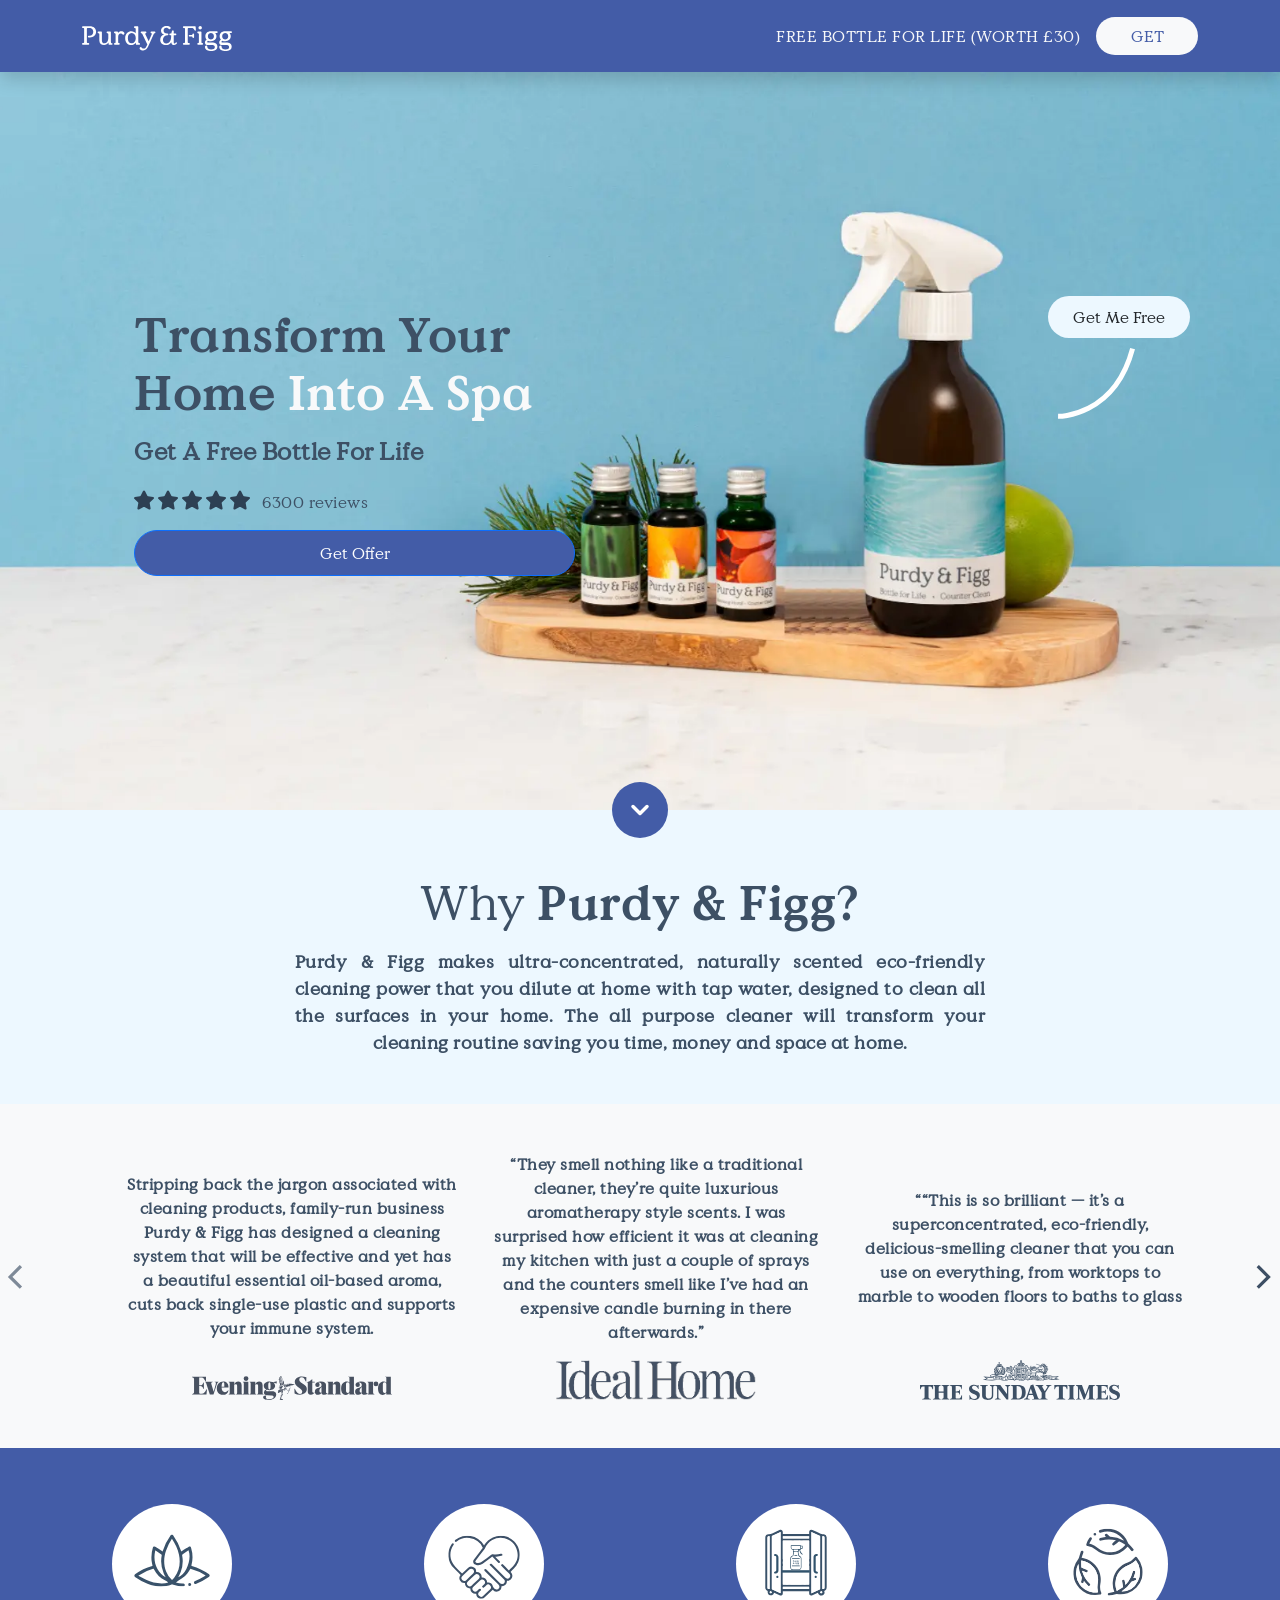
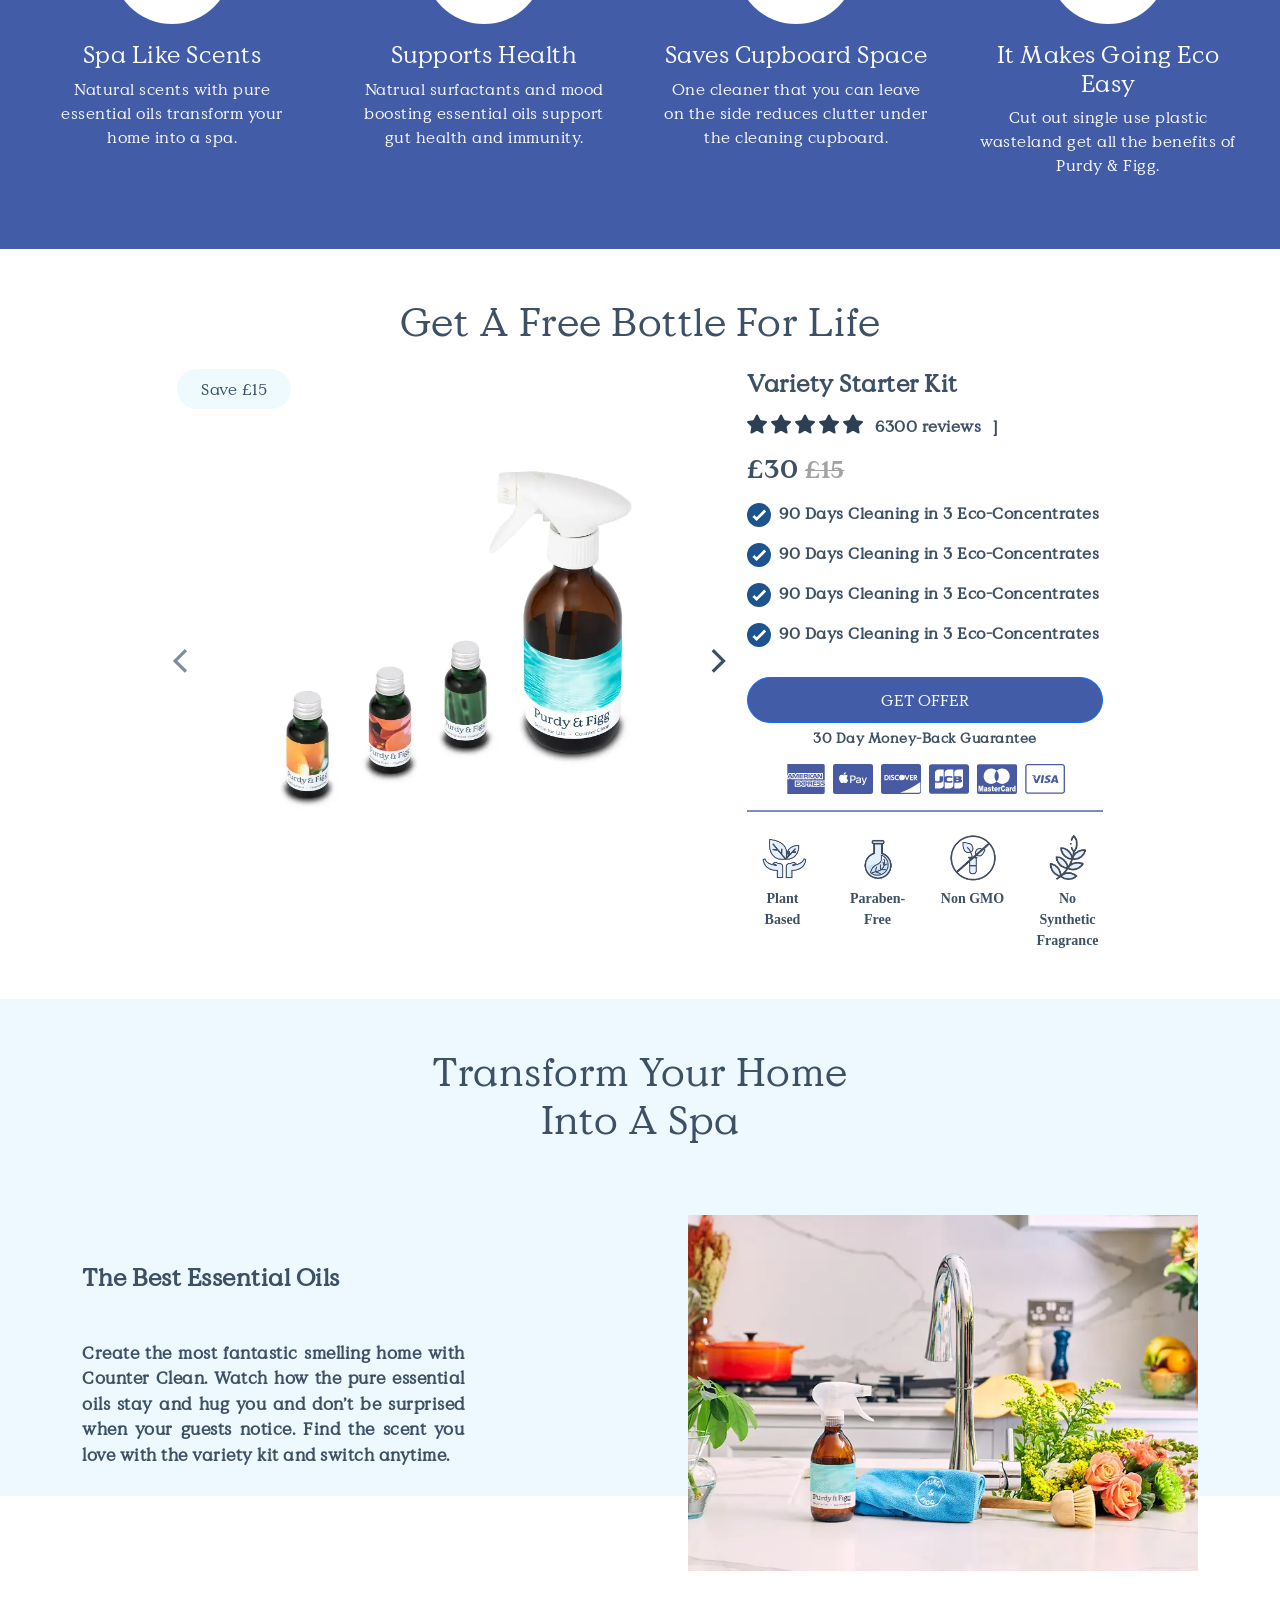
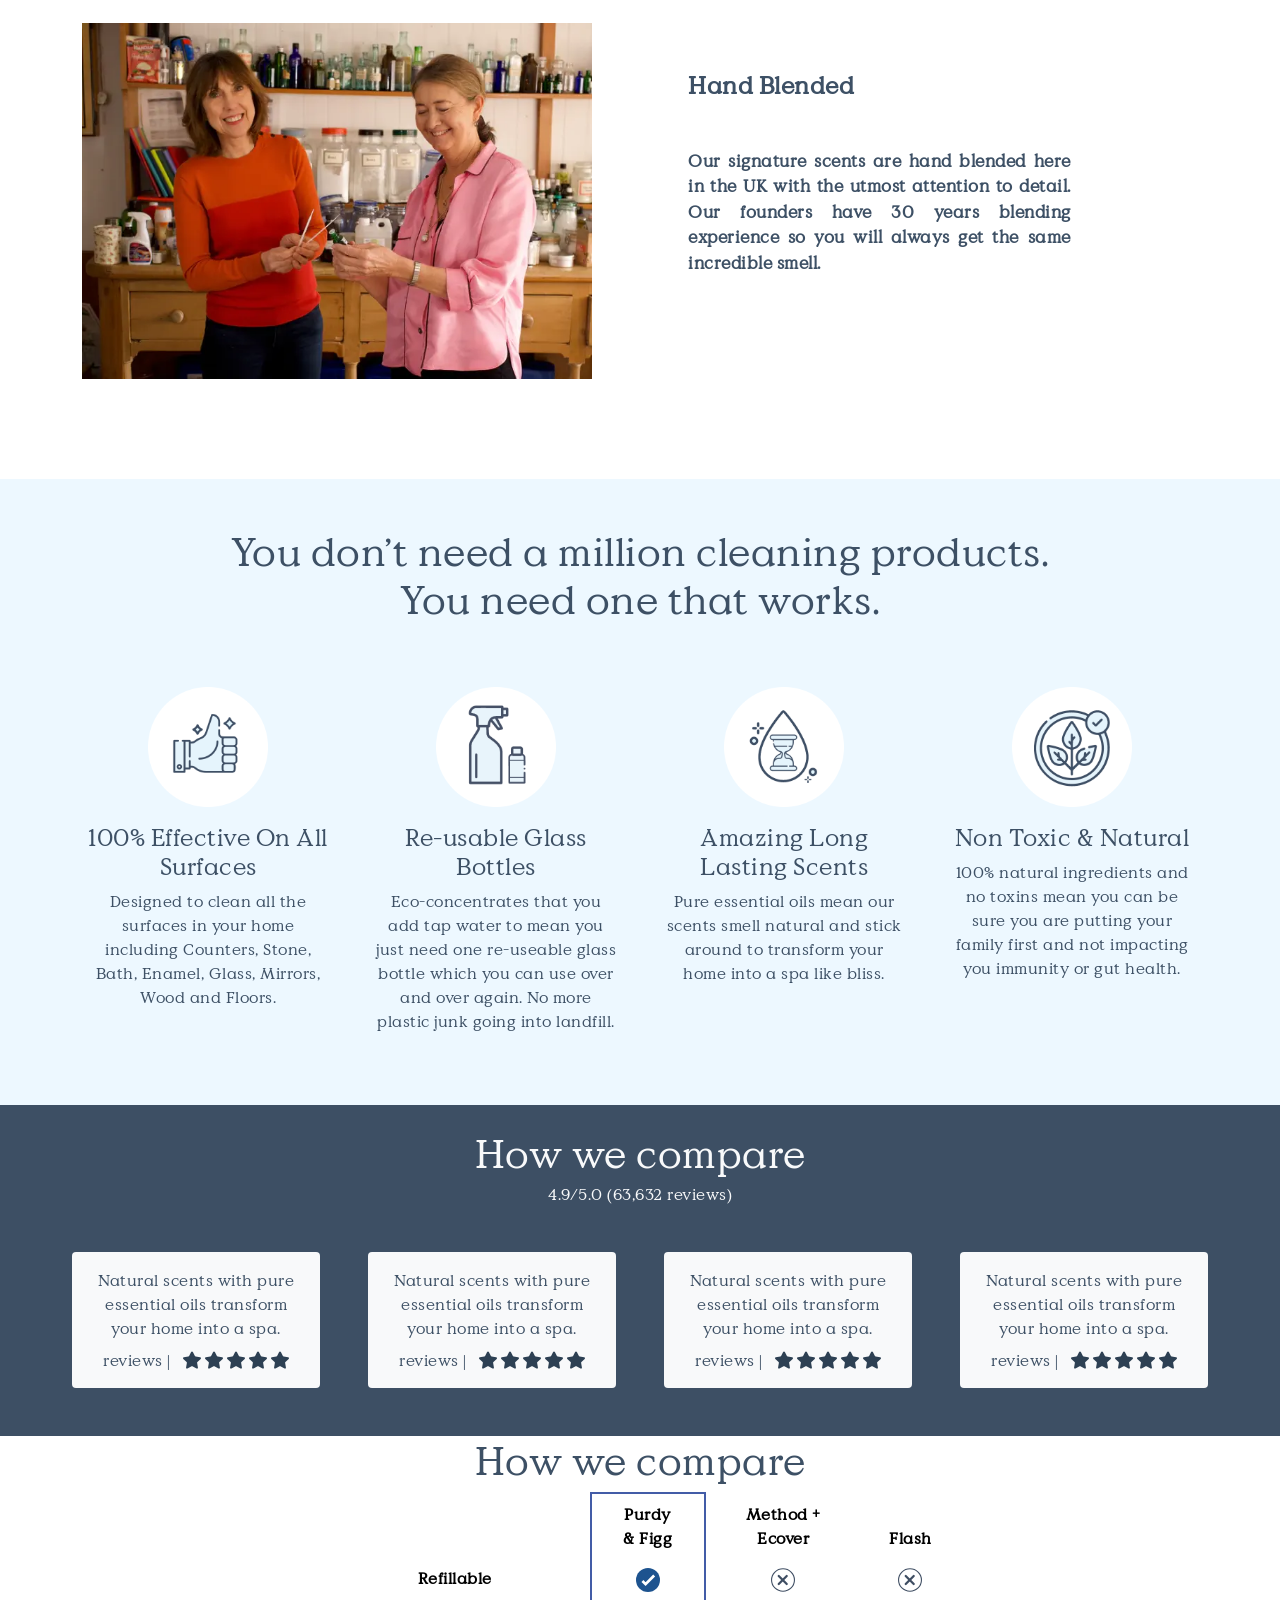
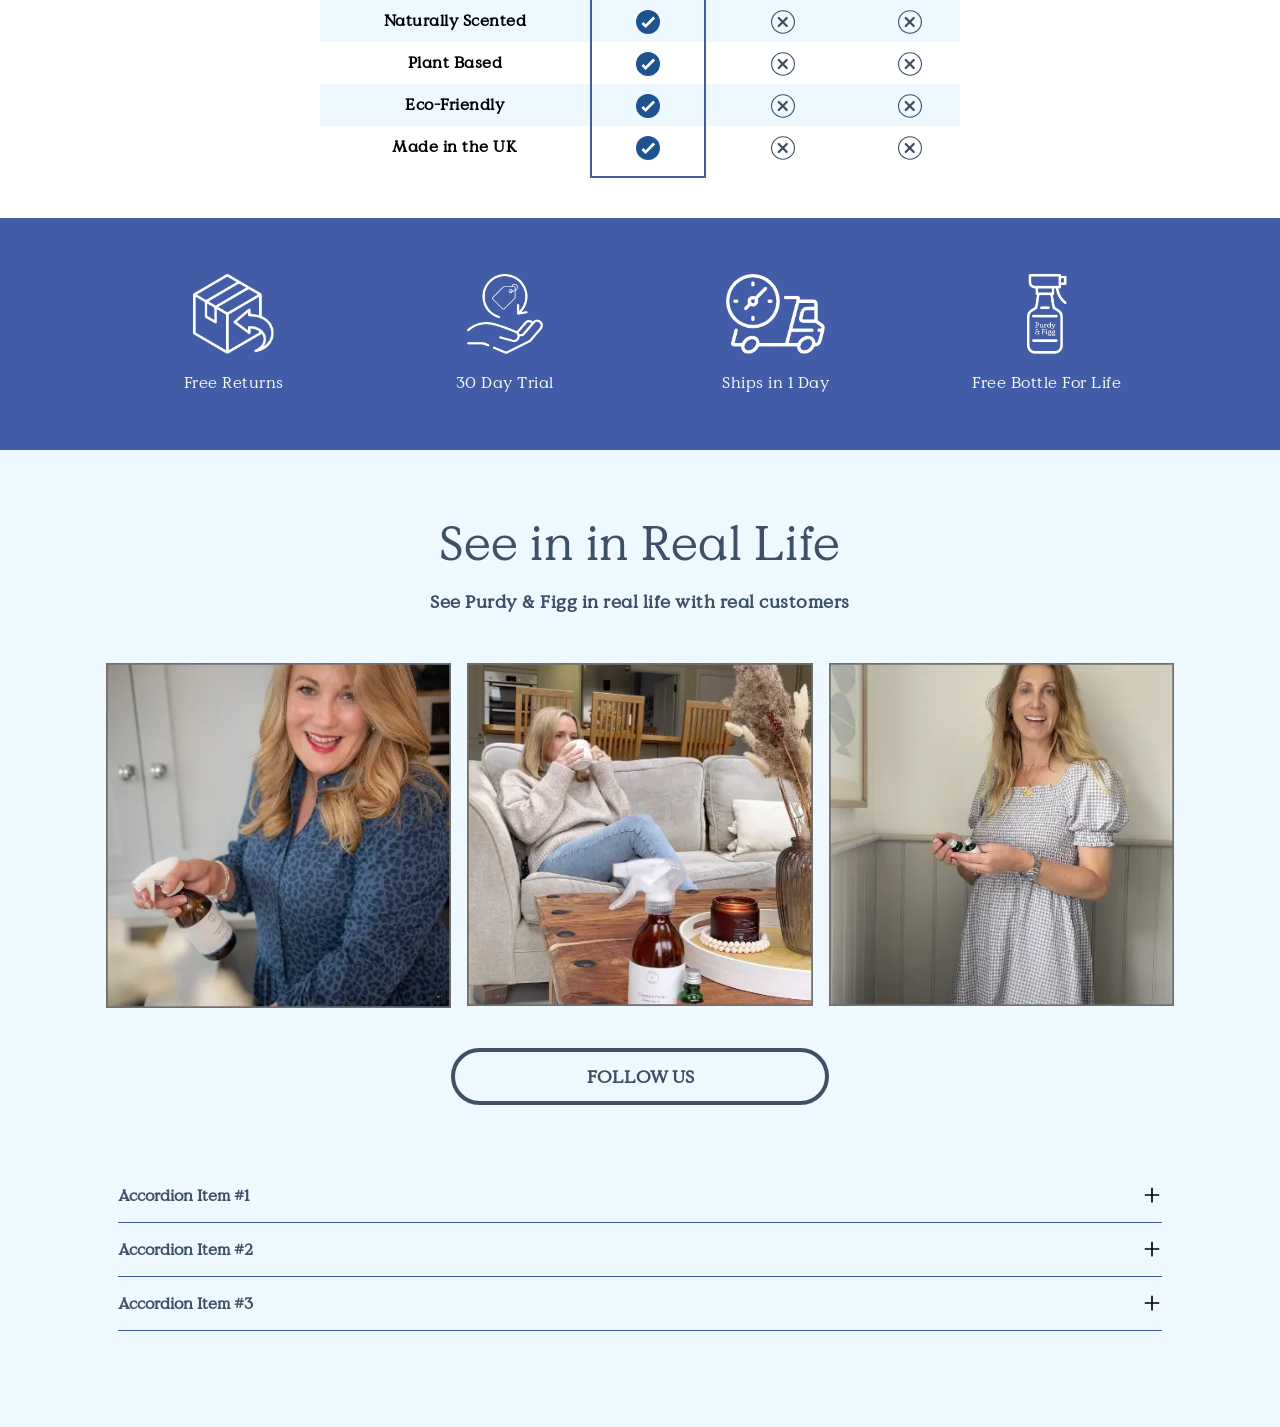
==== commit 8accdaf5: "hero button" ====
--- a/index.html
+++ b/index.html
@@ -260,6 +260,9 @@
 									stroke-width="5"
 								/>
 							</svg>
+							<button class="btn rounded-pill bg-secondary px-4 py-2">
+								Get Me Free
+							</button>
 						</div>
 					</div>
 				</div>
@@ -310,7 +313,12 @@
 						will be effective and yet has a beautiful essential oil-based aroma,
 						cuts back single-use plastic and supports your immune system.
 					</p>
-					<img src="./assets/logo/Evening-Standard.svg" alt="" class="logo" />
+					<img
+						loading="lazy"
+						src="./assets/logo/Evening-Standard.svg"
+						alt=""
+						class="logo"
+					/>
 				</div>
 
 				<div class="slide d-flex col-12 col-md-4 text-center px-2">
@@ -334,7 +342,12 @@
 						delicious-smelling cleaner that you can use on everything, from
 						worktops to marble to wooden floors to baths to glass
 					</p>
-					<img src="./assets/logo/sunday-times.svg" alt="" class="logo" />
+					<img
+						loading="lazy"
+						src="./assets/logo/sunday-times.svg"
+						alt=""
+						class="logo"
+					/>
 				</div>
 			</div>
 			<div class="slider-controls-center">
@@ -806,27 +819,59 @@
 						</div>
 
 						<div class="payment-options d-flex">
-							<img src="./assets/icons/ae.svg" alt="american express" />
-							<img src="./assets/icons/apple.svg" alt="apple pay" />
-							<img src="./assets/icons/discover.svg" alt="discover" />
-							<img src="./assets/icons/jcb.svg" alt="jcb" />
-							<img src="./assets/icons/master.svg" alt="master card" />
-							<img src="./assets/icons/visa.svg" alt="visa card" />
+							<img
+								loading="lazy"
+								src="./assets/icons/ae.svg"
+								alt="american express"
+							/>
+							<img
+								loading="lazy"
+								src="./assets/icons/apple.svg"
+								alt="apple pay"
+							/>
+							<img
+								loading="lazy"
+								src="./assets/icons/discover.svg"
+								alt="discover"
+							/>
+							<img loading="lazy" src="./assets/icons/jcb.svg" alt="jcb" />
+							<img
+								loading="lazy"
+								src="./assets/icons/master.svg"
+								alt="master card"
+							/>
+							<img
+								loading="lazy"
+								src="./assets/icons/visa.svg"
+								alt="visa card"
+							/>
 						</div>
 
 						<hr />
 
 						<div class="product-features row">
 							<div class="col-6 col-md-3">
-								<img src="./assets/icons/PDP-Icons-02.png" alt="Plant Based" />
+								<img
+									loading="lazy"
+									src="./assets/icons/PDP-Icons-02.png"
+									alt="Plant Based"
+								/>
 								<div class="text text-center">Plant Based</div>
 							</div>
 							<div class="col-6 col-md-3">
-								<img src="./assets/icons/PDP-Icons-03.png" alt="Paraben-Free" />
+								<img
+									loading="lazy"
+									src="./assets/icons/PDP-Icons-03.png"
+									alt="Paraben-Free"
+								/>
 								<div class="text text-center">Paraben-Free</div>
 							</div>
 							<div class="col-6 col-md-3">
-								<img src="./assets/icons/PDP-Icons-04.png" alt="Non GMO" />
+								<img
+									loading="lazy"
+									src="./assets/icons/PDP-Icons-04.png"
+									alt="Non GMO"
+								/>
 								<div class="text text-center">Non GMO</div>
 							</div>
 							<div class="col-6 col-md-3">
--- a/css/style.css
+++ b/css/style.css
@@ -110,16 +110,19 @@
 	top: 50%;
 	left: 0;
 	right: 0;
+}
+
+.slider-controls-center .next-btn,
+.slider-controls-center .prev-btn {
+	position: absolute;
 	transform: translateY(-50%);
 }
 
 .slider-controls-center .next-btn {
-	position: absolute;
 	right: -8px;
 }
 
 .slider-controls-center .prev-btn {
-	position: absolute;
 	left: -8px;
 }
 
@@ -262,6 +265,18 @@
 	height: 20px;
 }
 
+.get-btn svg {
+	position: absolute;
+	right: 11.3%;
+	bottom: 53%;
+}
+
+.get-btn button {
+	position: absolute;
+	right: 7%;
+	bottom: 64%;
+}
+
 .scroll-down {
 	background-color: var(--color-primary);
 	border-radius: 50%;
@@ -288,6 +303,19 @@
 		right: calc(11.3% + 55px);
 		top: calc(28% + 110px);
 	}
+
+	.get-btn svg {
+		position: absolute;
+		right: 11.3%;
+		bottom: 26%;
+	}
+	.get-btn button {
+		right: 8%;
+		bottom: 34%;
+		max-width: 116px;
+		line-height: 1;
+		padding-inline: 0.75rem !important;
+	}
 }
 
 @media (max-width: 492px) {
@@ -303,6 +331,17 @@
 	}
 	.hero .reviews {
 		justify-content: center;
+	}
+
+	.get-btn svg {
+		position: absolute;
+		right: 22.3%;
+		bottom: 26%;
+	}
+
+	.get-btn button {
+		right: 8%;
+		bottom: 31%;
 	}
 }
 
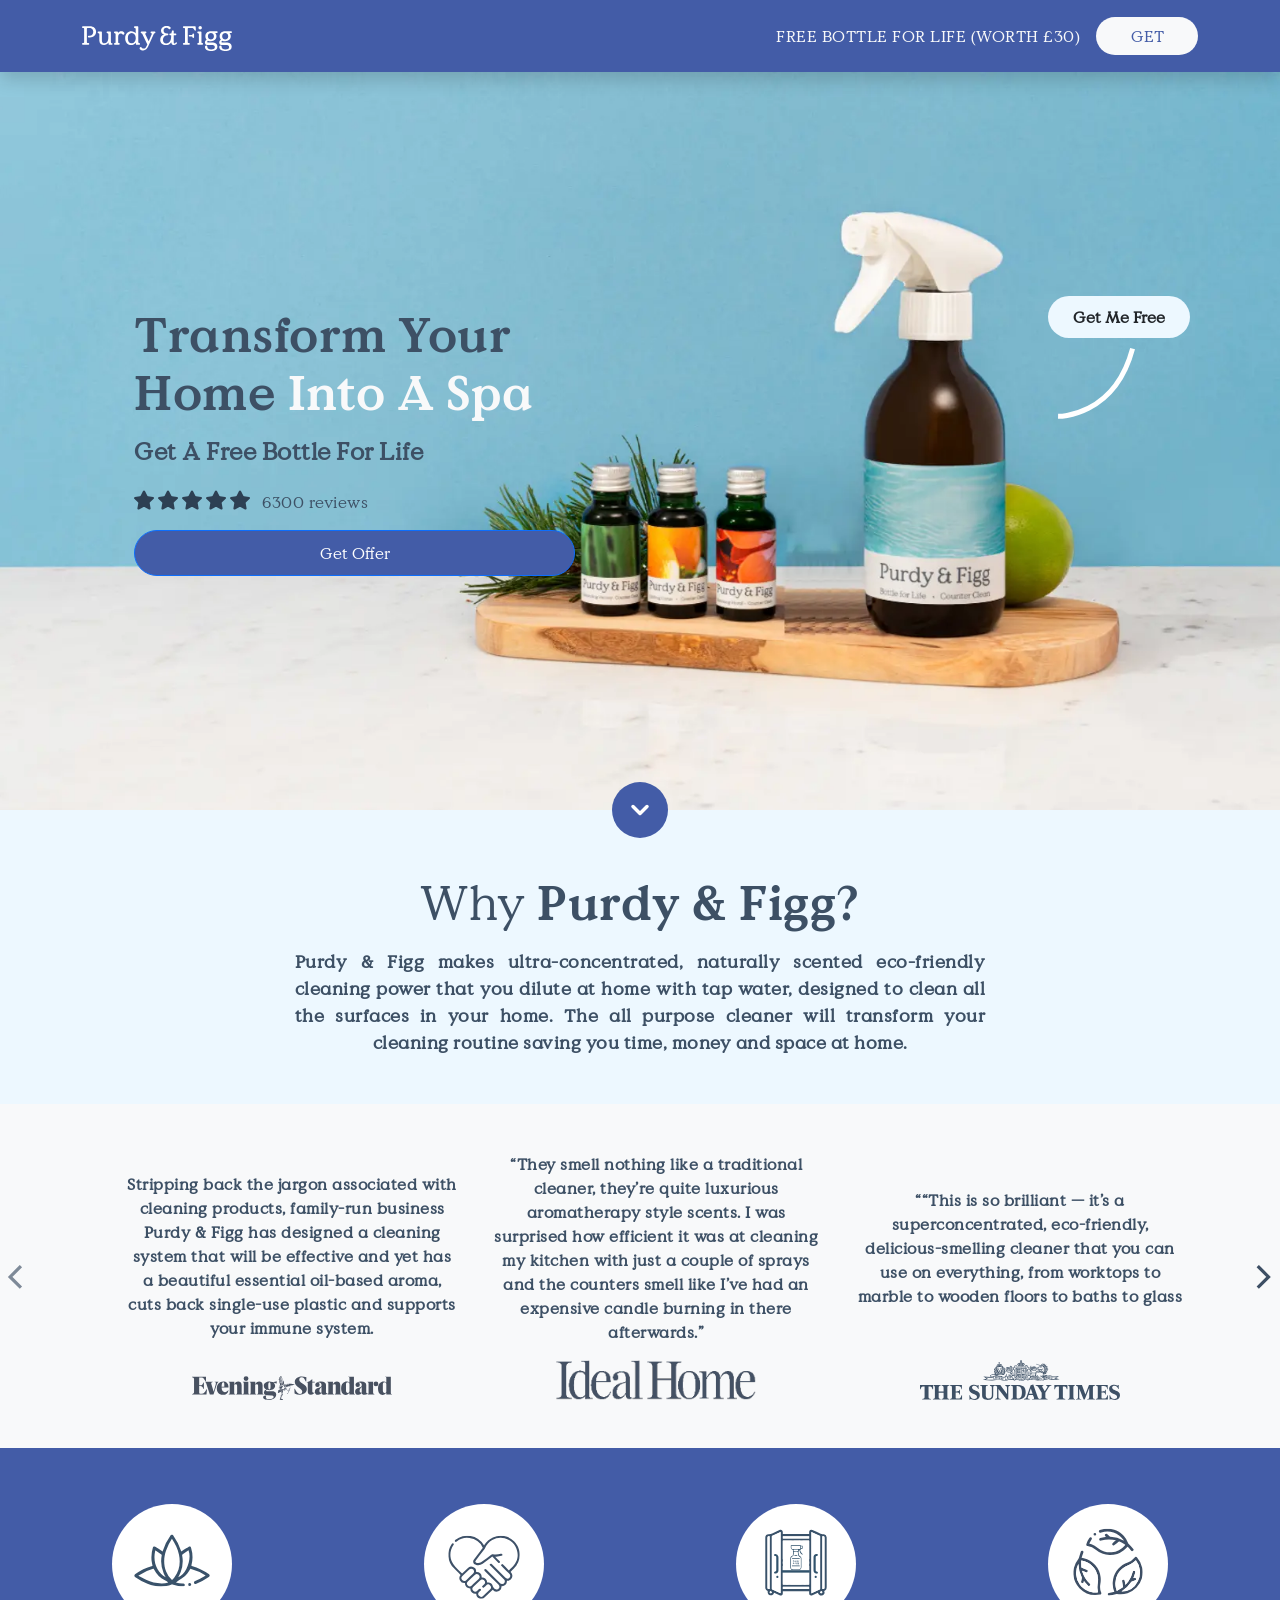
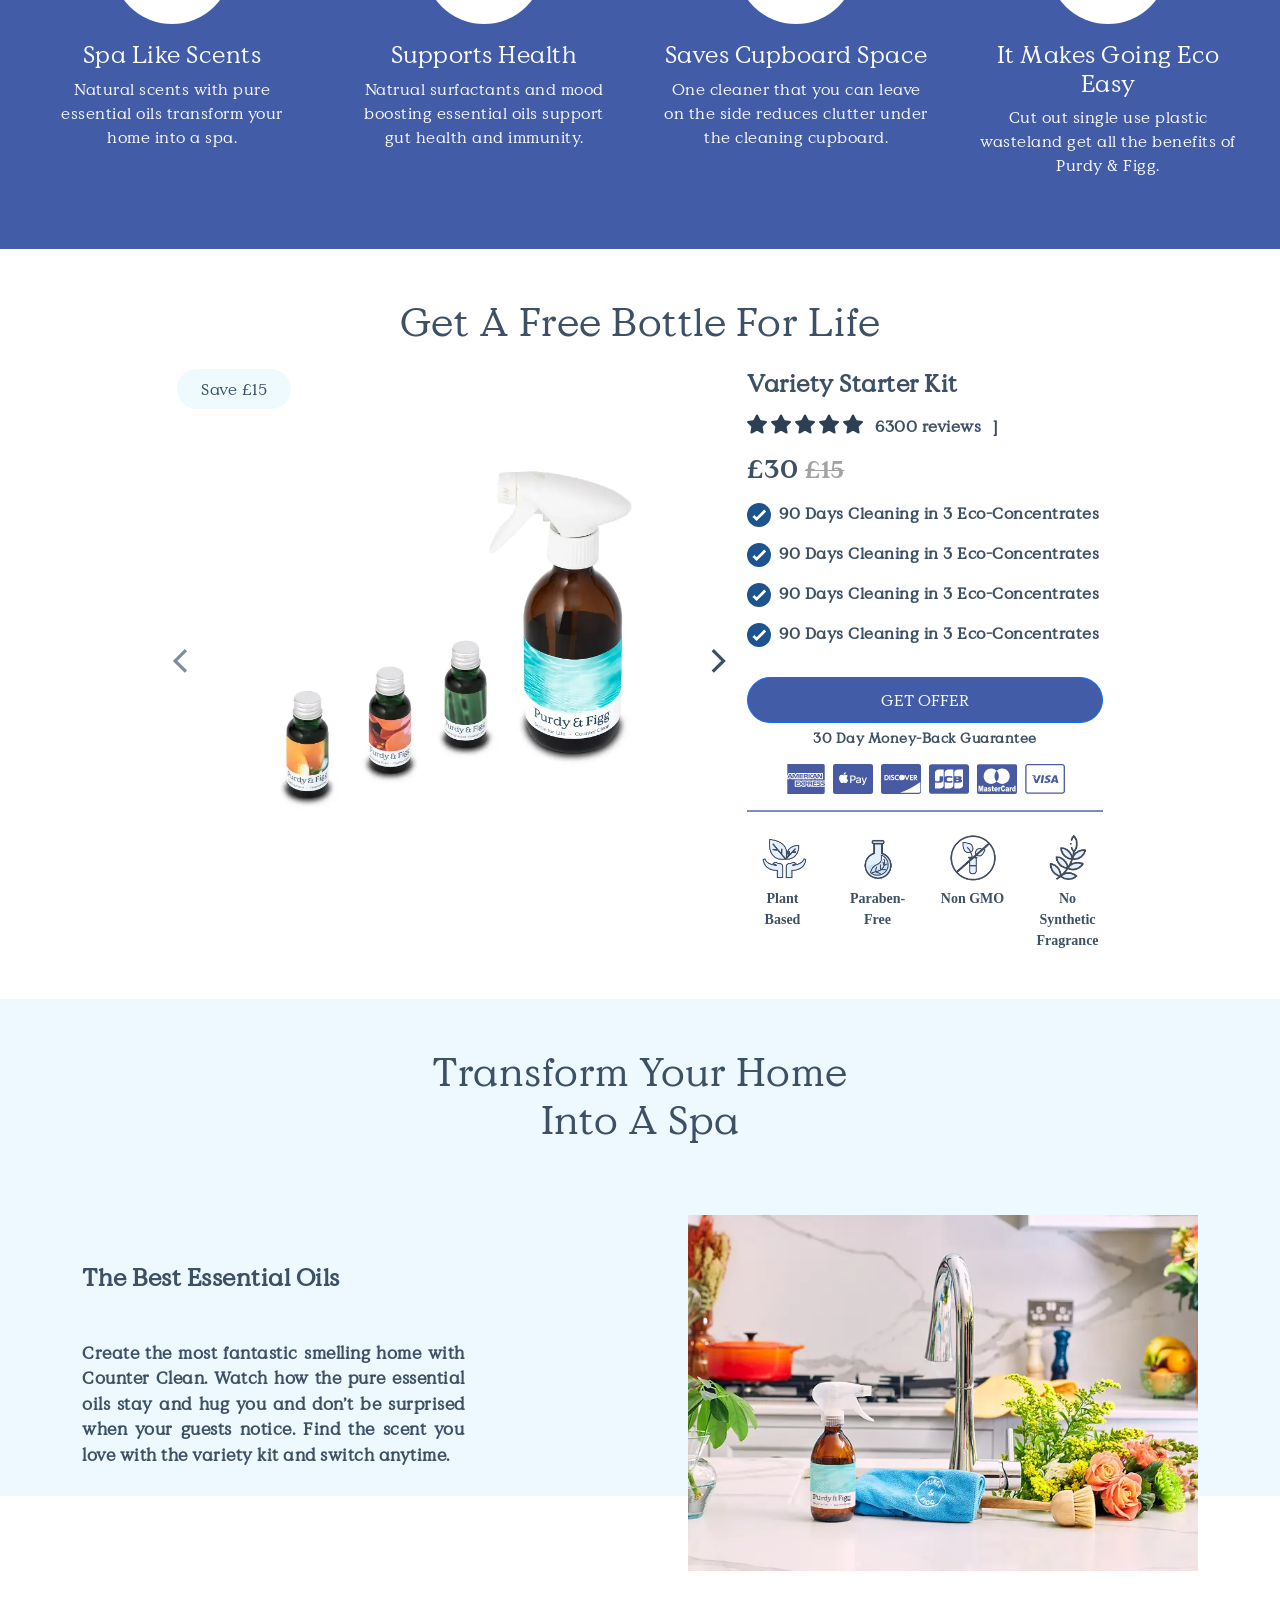
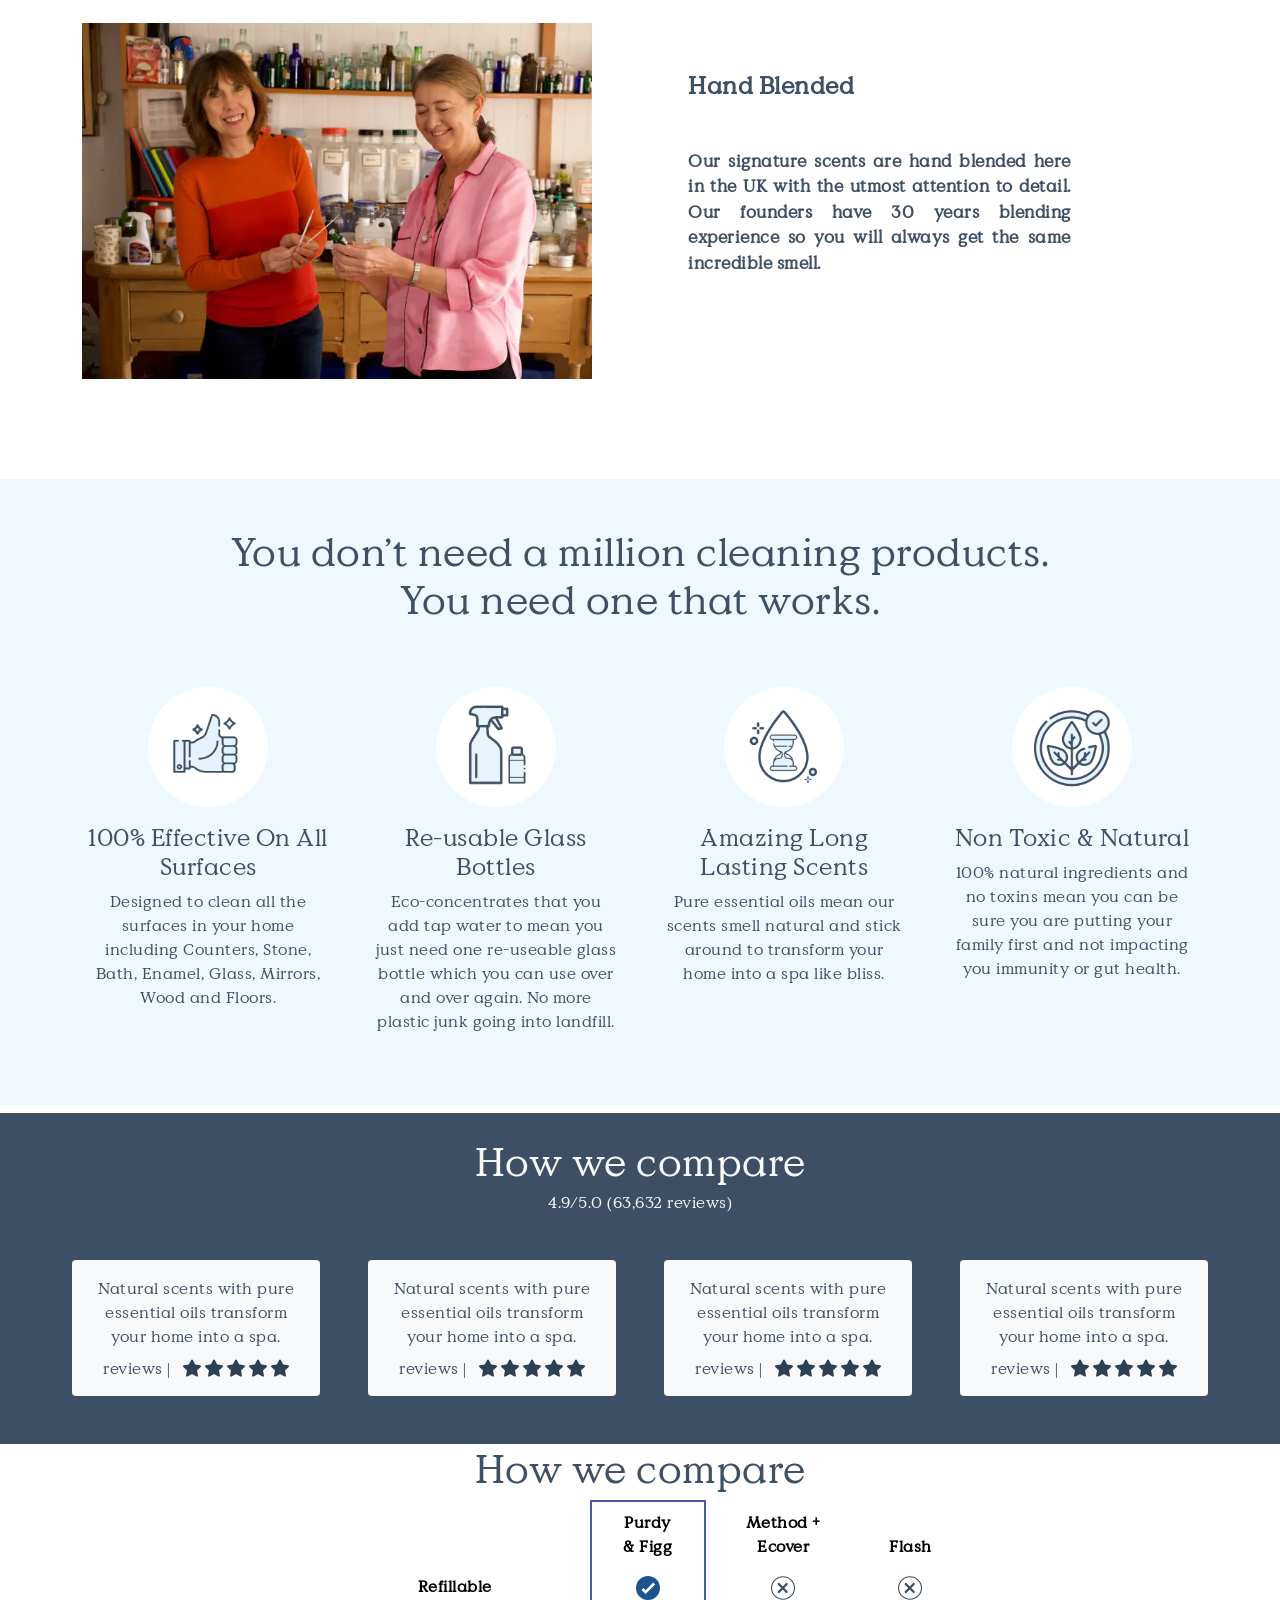
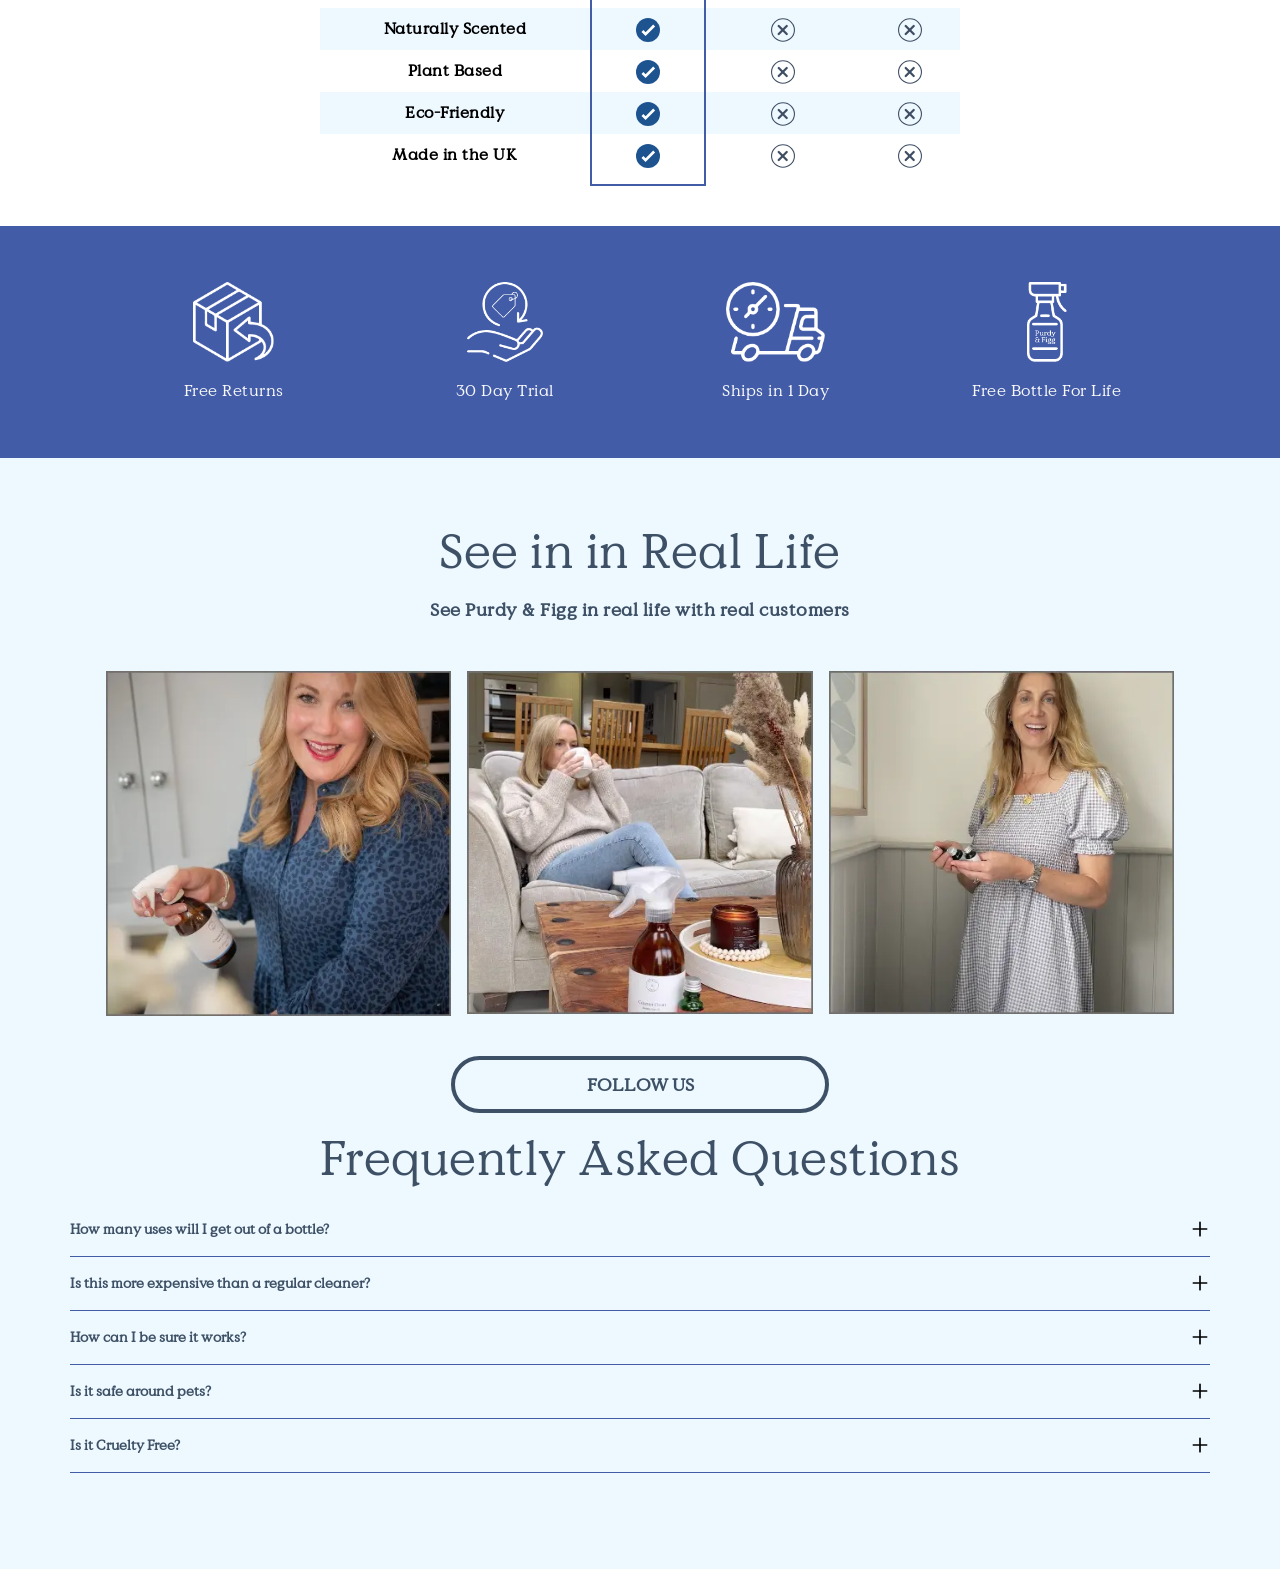
==== commit 5fb7521f: "scroll and other minor issues" ====
--- a/index.html
+++ b/index.html
@@ -389,7 +389,7 @@
 			class="benefits bg-primary text-light slider-container"
 			id="benefits"
 		>
-			<div class="slider-track d-flex py-5 px-3">
+			<div class="slider-track scroll d-flex py-5 px-3">
 				<div class="slide d-flex col-12 col-md-3 text-center px-4 py-2">
 					<img
 						src="./assets/icons/benefits-1.svg"
@@ -447,6 +447,7 @@
 					</p>
 				</div>
 			</div>
+
 			<div class="slider-controls">
 				<button class="prev-btn btn" aria-label="show previous">
 					<svg
@@ -935,111 +936,80 @@
 		</section>
 
 		<!-- Pros -->
-		<section
-			class="pros benefits slider-container bg-secondary p-5 pb-0"
-			id="pros"
-		>
+		<section class="pros benefits bg-secondary p-5 pb-0" id="pros">
 			<h3 class="section-title-small text-center w-75 mx-auto">
 				You don’t need a million cleaning products. You need one that works.
 			</h3>
-			<div class="slider-track d-flex py-5 px-3">
-				<div class="slide d-flex col-10 col-md-3 text-center px-4 py-2">
-					<img
-						src="./assets/icons/feature-1.png"
-						alt="100% Effective On All Surfaces"
-						class="logo mx-auto mb-3"
-					/>
-					<div class="data">
-						<h4 class="sub-title-secondary">100% Effective On All Surfaces</h4>
+			<div class="slider-container">
+				<div class="slider-track scroll d-flex py-5 px-3">
+					<div class="slide d-flex col-10 col-md-3 text-center px-4 py-2">
+						<img
+							src="./assets/icons/feature-1.png"
+							alt="100% Effective On All Surfaces"
+							class="logo mx-auto mb-3"
+						/>
+						<div class="data">
+							<h4 class="sub-title-secondary">
+								100% Effective On All Surfaces
+							</h4>
+							<p class="content">
+								Designed to clean all the surfaces in your home including
+								Counters, Stone, Bath, Enamel, Glass, Mirrors, Wood and Floors.
+							</p>
+						</div>
+					</div>
+
+					<div class="slide d-flex col-10 col-md-3 text-center px-4 py-2">
+						<img
+							src="./assets/icons/feature-2.png"
+							alt="Re-usable Glass Bottles"
+							class="logo mx-auto mb-3"
+						/>
+						<div class="data">
+							<h4 class="sub-title-secondary">Re-usable Glass Bottles</h4>
+							<p class="content">
+								Eco-concentrates that you add tap water to mean you just need
+								one re-useable glass bottle which you can use over and over
+								again. No more plastic junk going into landfill.
+							</p>
+						</div>
+					</div>
+
+					<div class="slide d-flex col-10 col-md-3 text-center px-4 py-2">
+						<img
+							src="./assets/icons/feature-3.png"
+							alt="Amazing Long Lasting Scents"
+							class="logo mx-auto mb-3"
+						/>
+						<div class="data">
+							<h4 class="sub-title-secondary">Amazing Long Lasting Scents</h4>
+							<p class="content">
+								Pure essential oils mean our scents smell natural and stick
+								around to transform your home into a spa like bliss.
+							</p>
+						</div>
+					</div>
+					<div class="slide d-flex col-10 col-md-3 text-center px-4 py-2">
+						<img
+							src="./assets/icons/feature-4.png"
+							alt="Non Toxic & Natural"
+							class="logo mx-auto mb-3"
+						/>
+						<h4 class="sub-title-secondary">Non Toxic & Natural</h4>
 						<p class="content">
-							Designed to clean all the surfaces in your home including
-							Counters, Stone, Bath, Enamel, Glass, Mirrors, Wood and Floors.
+							100% natural ingredients and no toxins mean you can be sure you
+							are putting your family first and not impacting you immunity or
+							gut health.
 						</p>
 					</div>
-				</div>
-
-				<div class="slide d-flex col-10 col-md-3 text-center px-4 py-2">
-					<img
-						src="./assets/icons/feature-2.png"
-						alt="Re-usable Glass Bottles"
-						class="logo mx-auto mb-3"
-					/>
-					<div class="data">
-						<h4 class="sub-title-secondary">Re-usable Glass Bottles</h4>
-						<p class="content">
-							Eco-concentrates that you add tap water to mean you just need one
-							re-useable glass bottle which you can use over and over again. No
-							more plastic junk going into landfill.
-						</p>
-					</div>
-				</div>
-
-				<div class="slide d-flex col-10 col-md-3 text-center px-4 py-2">
-					<img
-						src="./assets/icons/feature-3.png"
-						alt="Amazing Long Lasting Scents"
-						class="logo mx-auto mb-3"
-					/>
-					<div class="data">
-						<h4 class="sub-title-secondary">Amazing Long Lasting Scents</h4>
-						<p class="content">
-							Pure essential oils mean our scents smell natural and stick around
-							to transform your home into a spa like bliss.
-						</p>
-					</div>
-				</div>
-				<div class="slide d-flex col-10 col-md-3 text-center px-4 py-2">
-					<img
-						src="./assets/icons/feature-4.png"
-						alt="Non Toxic & Natural"
-						class="logo mx-auto mb-3"
-					/>
-					<h4 class="sub-title-secondary">Non Toxic & Natural</h4>
-					<p class="content">
-						100% natural ingredients and no toxins mean you can be sure you are
-						putting your family first and not impacting you immunity or gut
-						health.
-					</p>
 				</div>
 			</div>
-			<div class="slider-controls">
-				<button class="prev-btn btn" aria-label="show previous">
-					<svg
-						width="22"
-						height="37"
-						viewBox="0 0 22 37"
-						fill="none"
-						xmlns="http://www.w3.org/2000/svg"
-					>
-						<path
-							d="M20.127 1.76807L3.53601 18.359L20.127 34.9501"
-							stroke="white"
-							stroke-width="5"
-						/>
-					</svg>
-				</button>
-				<button class="next-btn btn" aria-label="show next">
-					<svg
-						width="23"
-						height="37"
-						viewBox="0 0 23 37"
-						fill="none"
-						xmlns="http://www.w3.org/2000/svg"
-					>
-						<path
-							d="M2.63102 34.9501L19.222 18.3591L2.63102 1.76807"
-							stroke="white"
-							stroke-width="5"
-						/>
-					</svg>
-				</button>
-			</div>
 		</section>
 
 		<!-- How we compare -->
-		<section class="compare pb-4">
+		<section class="compare pb-4 pt-2">
 			<!-- 1st section -->
-			<div class="slider-container bg-gray py-4" id="reviews">
+			<div class="slider-container bg-gray py-4 sm-pb-5" id="reviews">
 				<h3 class="section-title-small text-light text-center w-75 mx-auto">
 					How we compare
 				</h3>
@@ -1617,6 +1587,7 @@
 						</div>
 					</div>
 				</div>
+
 				<div class="slider-controls">
 					<button class="prev-btn btn" aria-label="show previous">
 						<svg
@@ -2399,7 +2370,7 @@
 		<!-- other benefits -->
 		<section class="other-benefits benefits bg-primary text-light">
 			<div class="container slider-container sm-pb-5" id="otherBenefits">
-				<div class="slider-track d-flex py-5 px-3">
+				<div class="slider-track d-flex py-5 px-3 sm-pb-5">
 					<div class="slide d-flex col-12 col-md-3 text-center px-4 py-2">
 						<img
 							src="./assets/icons/return.png"
@@ -2533,13 +2504,16 @@
 				</div>
 			</div>
 
-			<div class="col-md-4 follow px-2 py-3 mx-auto">
+			<div class="col-md-4 follow px-2 py-3 mx-auto sm-none">
 				<button class="btn btn-outline-dark rounded-pill w-100 sub-text">
 					FOLLOW US
 				</button>
 			</div>
 
-			<div class="container p-5">
+			<div class="container px-0 pb-5">
+				<h4 class="section-title question text-center sm-pt-5">
+					Frequently Asked Questions
+				</h4>
 				<div class="accordion accordion-flush" id="faq">
 					<div class="accordion-item">
 						<h2 class="accordion-header">
@@ -2551,7 +2525,7 @@
 								aria-expanded="false"
 								aria-controls="collapseOne"
 							>
-								Accordion Item #1
+								How many uses will I get out of a bottle?
 							</button>
 						</h2>
 						<div
@@ -2576,7 +2550,7 @@
 								aria-expanded="false"
 								aria-controls="collapseTwo"
 							>
-								Accordion Item #2
+								Is this more expensive than a regular cleaner?
 							</button>
 						</h2>
 						<div
@@ -2607,7 +2581,7 @@
 								aria-expanded="false"
 								aria-controls="collapseThree"
 							>
-								Accordion Item #3
+								How can I be sure it works?
 							</button>
 						</h2>
 						<div
@@ -2628,6 +2602,68 @@
 							</div>
 						</div>
 					</div>
+					<div class="accordion-item">
+						<h2 class="accordion-header">
+							<button
+								class="accordion-button collapsed"
+								type="button"
+								data-bs-toggle="collapse"
+								data-bs-target="#collapseFour"
+								aria-expanded="false"
+								aria-controls="collapseFour"
+							>
+								Is it safe around pets?
+							</button>
+						</h2>
+						<div
+							id="collapseFour"
+							class="accordion-collapse collapse"
+							data-bs-parent="#faq"
+						>
+							<div class="accordion-body">
+								<strong>This is the third item's accordion body.</strong> It is
+								hidden by default, until the collapse plugin adds the
+								appropriate classes that we use to style each element. These
+								classes control the overall appearance, as well as the showing
+								and hiding via CSS transitions. You can modify any of this with
+								custom CSS or overriding our default variables. It's also worth
+								noting that just about any HTML can go within the
+								<code>.accordion-body</code>, though the transition does limit
+								overflow.
+							</div>
+						</div>
+					</div>
+					<div class="accordion-item">
+						<h2 class="accordion-header">
+							<button
+								class="accordion-button collapsed"
+								type="button"
+								data-bs-toggle="collapse"
+								data-bs-target="#collapseFive"
+								aria-expanded="false"
+								aria-controls="collapseFive"
+							>
+								Is it Cruelty Free?
+							</button>
+						</h2>
+						<div
+							id="collapseFive"
+							class="accordion-collapse collapse"
+							data-bs-parent="#faq"
+						>
+							<div class="accordion-body">
+								<strong>This is the third item's accordion body.</strong> It is
+								hidden by default, until the collapse plugin adds the
+								appropriate classes that we use to style each element. These
+								classes control the overall appearance, as well as the showing
+								and hiding via CSS transitions. You can modify any of this with
+								custom CSS or overriding our default variables. It's also worth
+								noting that just about any HTML can go within the
+								<code>.accordion-body</code>, though the transition does limit
+								overflow.
+							</div>
+						</div>
+					</div>
 				</div>
 			</div>
 		</section>
@@ -2638,7 +2674,6 @@
 				const slider1 = new Slider("#testimonial");
 				const slider2 = new Slider("#benefits");
 				const slider3 = new Slider("#productImages");
-				const slider4 = new Slider("#pros");
 				const slider5 = new Slider("#reviews");
 				const slider6 = new Slider("#otherBenefits");
 			});
--- a/css/style.css
+++ b/css/style.css
@@ -165,20 +165,39 @@
 	clip: rect(
 		1px 1px 1px 1px
 	); /* IE6, IE7 - a 0 height clip, off to the bottom right of the visible 1px box */
-	clip: rect(
-		1px,
-		1px,
-		1px,
-		1px
-	); /*maybe deprecated but we need to support legacy browsers */
-	clip-path: inset(
-		50%
-	); /*modern browsers, clip-path works inwards from each corner*/
+	clip: rect(1px, 1px, 1px, 1px); /* support legacy browsers */
+	clip-path: inset(50%); /*modern browsers, clip-path inwards from each corner*/
 	white-space: nowrap;
 }
 
 .offset {
 	height: 72px;
+}
+
+.slider-track.scroll,
+.pros .slide .data {
+	scrollbar-width: none; /* Firefox */
+	-ms-overflow-style: none; /* IE and Edge */
+}
+
+.slider-track.scroll {
+	overflow: auto;
+	scroll-snap-type: x mandatory;
+}
+
+.slide {
+	scroll-snap-align: start;
+}
+
+/* Hide scrollbar in Chrome, Safari */
+.scroll::-webkit-scrollbar,
+.pros .slide .data::-webkit-scrollbar {
+	display: none;
+}
+
+.scroll::-webkit-scrollbar-thumb,
+.pros .slide .data::-webkit-scrollbar-thumb {
+	display: none;
 }
 
 body {
@@ -275,6 +294,7 @@
 	position: absolute;
 	right: 7%;
 	bottom: 64%;
+	font-weight: 600;
 }
 
 .scroll-down {
@@ -378,10 +398,6 @@
 	width: 200px;
 	margin-inline: auto;
 }
-
-/* .benefits {
-	font-family: "pier-sans";
-} */
 
 .benefits .logo {
 	width: 120px;
@@ -531,6 +547,7 @@
 
 .accordion-button {
 	color: #3d5065;
+	font-size: 14px;
 	font-weight: 600;
 	background-color: var(--color-secondary);
 	padding-inline: 0;
@@ -584,6 +601,10 @@
 		margin-inline: 0 !important;
 	}
 
+	.pros .slide .data {
+		overflow: auto;
+	}
+
 	.pros .slide .sub-title-secondary,
 	.pros .slide .content {
 		text-align: left;
@@ -646,6 +667,13 @@
 @media (max-width: 492px) {
 	.compare .slide.px-4 {
 		padding-inline: 0.5rem !important;
+	}
+	.sm-none {
+		display: none;
+	}
+
+	.question {
+		margin-bottom: 0.5rem !important;
 	}
 }
 
@@ -665,6 +693,10 @@
 		padding-bottom: 1.5rem !important;
 	}
 
+	.sm-pt-5 {
+		padding-top: 1.5rem;
+	}
+
 	h3.section-title-small.w-75 {
 		width: 100% !important;
 	}
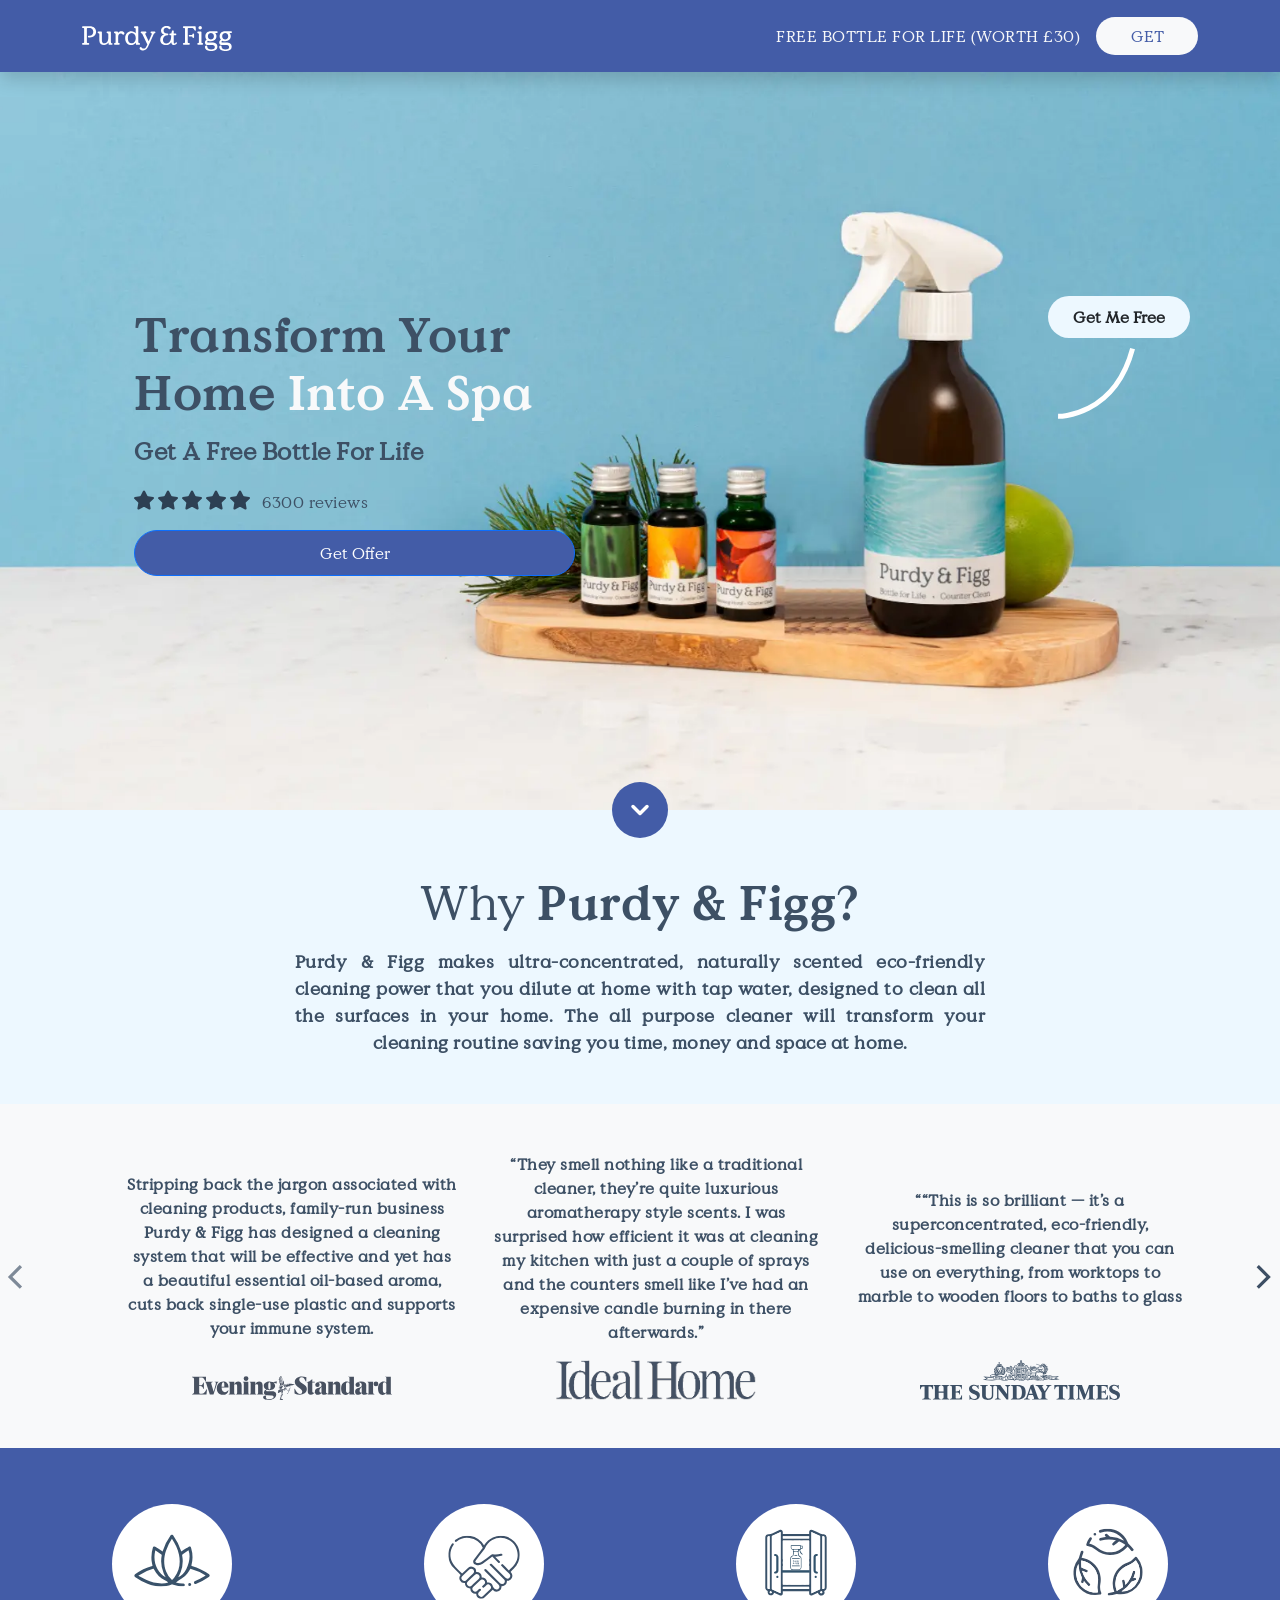
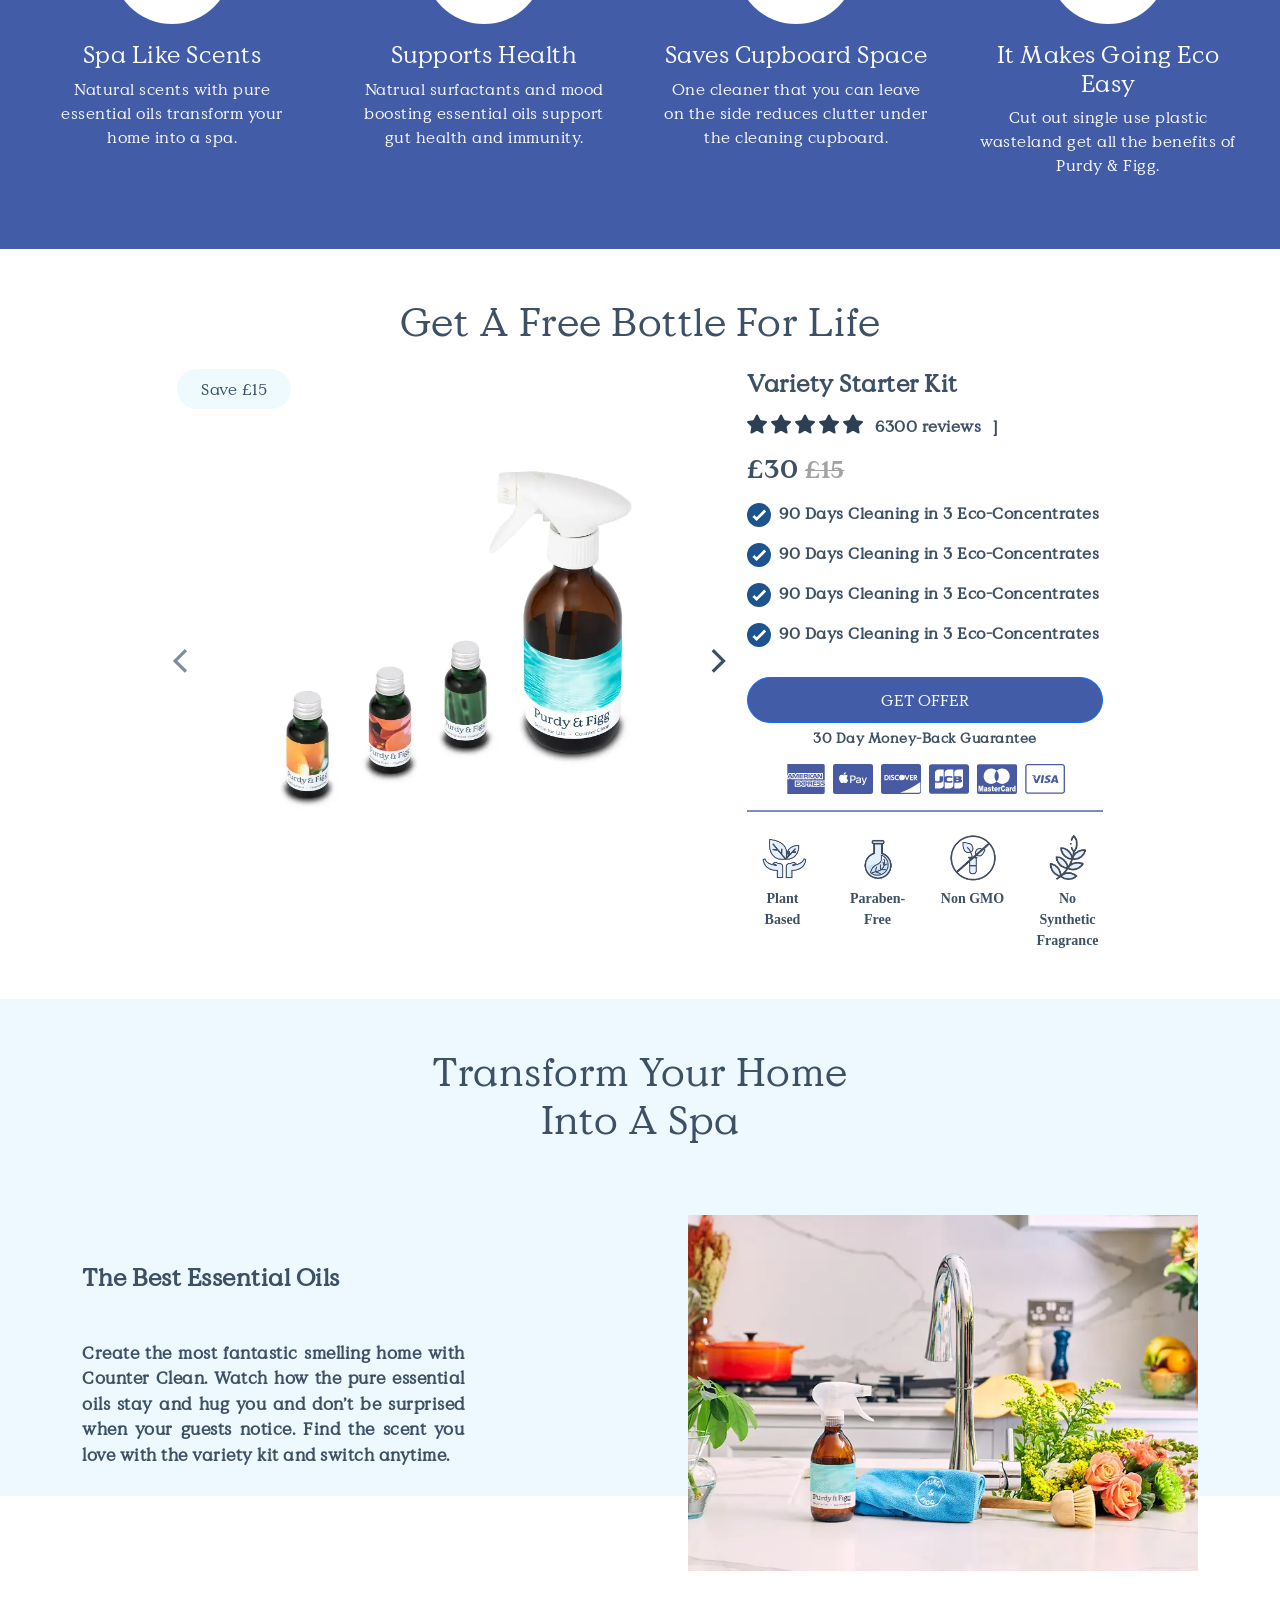
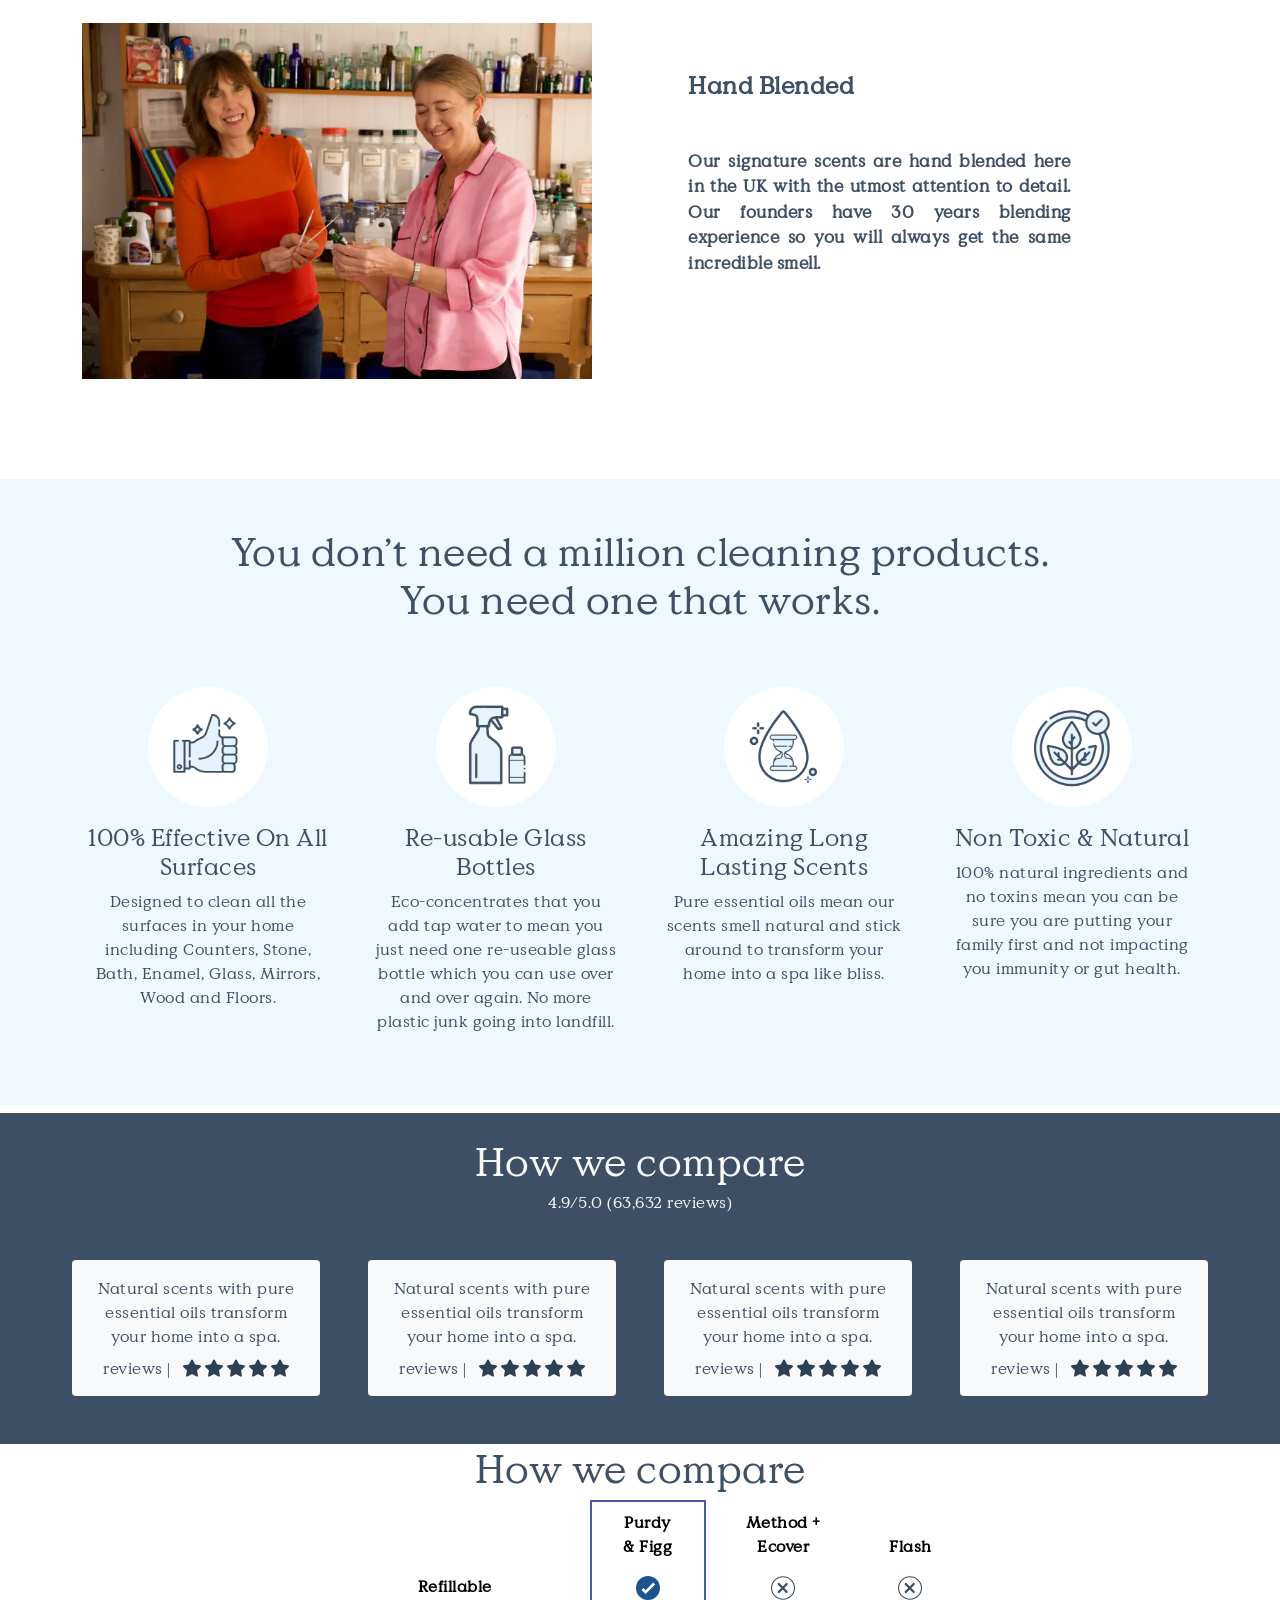
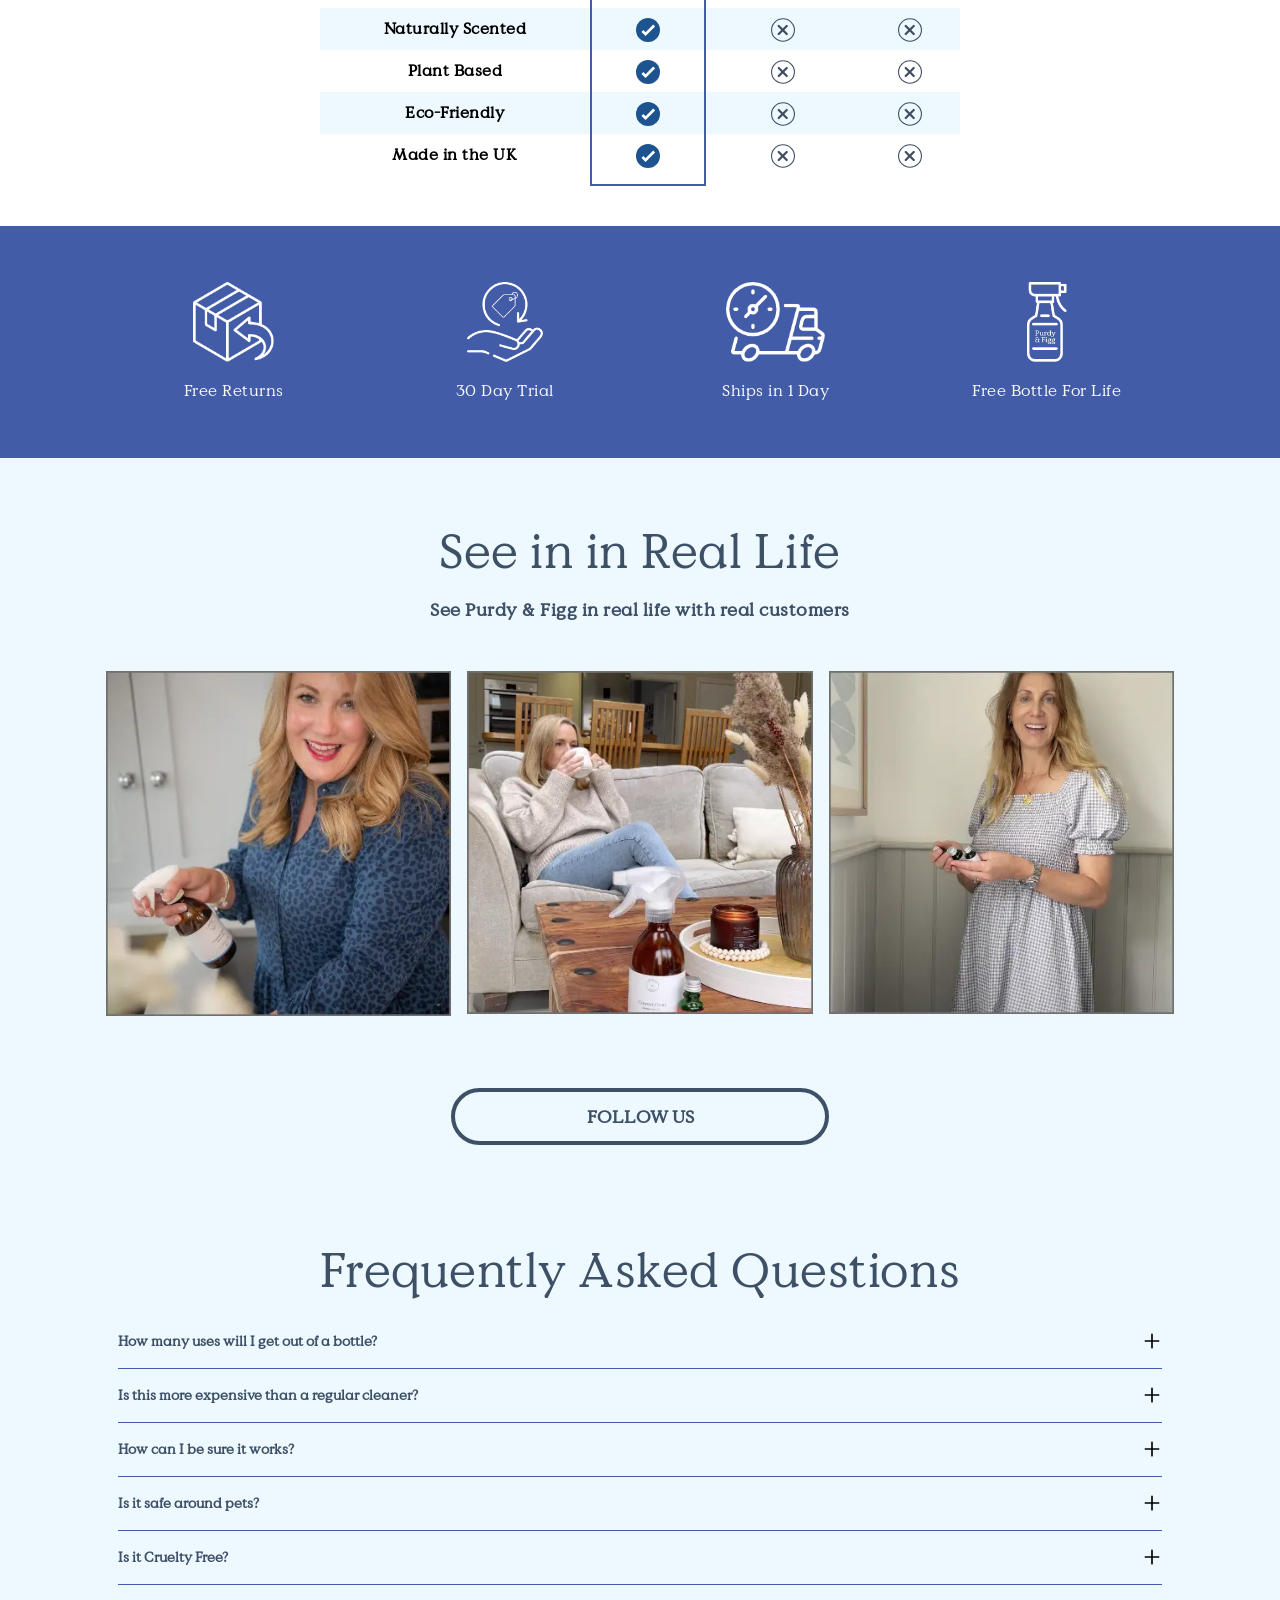
==== commit 9a894c3c: "scroll and other minor issues" ====
--- a/index.html
+++ b/index.html
@@ -389,7 +389,7 @@
 			class="benefits bg-primary text-light slider-container"
 			id="benefits"
 		>
-			<div class="slider-track scroll d-flex py-5 px-3">
+			<div class="slider-track d-flex py-5 px-3">
 				<div class="slide d-flex col-12 col-md-3 text-center px-4 py-2">
 					<img
 						src="./assets/icons/benefits-1.svg"
@@ -2504,13 +2504,13 @@
 				</div>
 			</div>
 
-			<div class="col-md-4 follow px-2 py-3 mx-auto sm-none">
+			<div class="col-md-4 follow px-2 py-5 mx-auto sm-none">
 				<button class="btn btn-outline-dark rounded-pill w-100 sub-text">
 					FOLLOW US
 				</button>
 			</div>
 
-			<div class="container px-0 pb-5">
+			<div class="faqs container p-5 sm-pb-5">
 				<h4 class="section-title question text-center sm-pt-5">
 					Frequently Asked Questions
 				</h4>
--- a/css/style.css
+++ b/css/style.css
@@ -672,6 +672,10 @@
 		display: none;
 	}
 
+	.faqs.p-5 {
+		padding: 0 0 1.5rem 0 !important;
+	}
+
 	.question {
 		margin-bottom: 0.5rem !important;
 	}
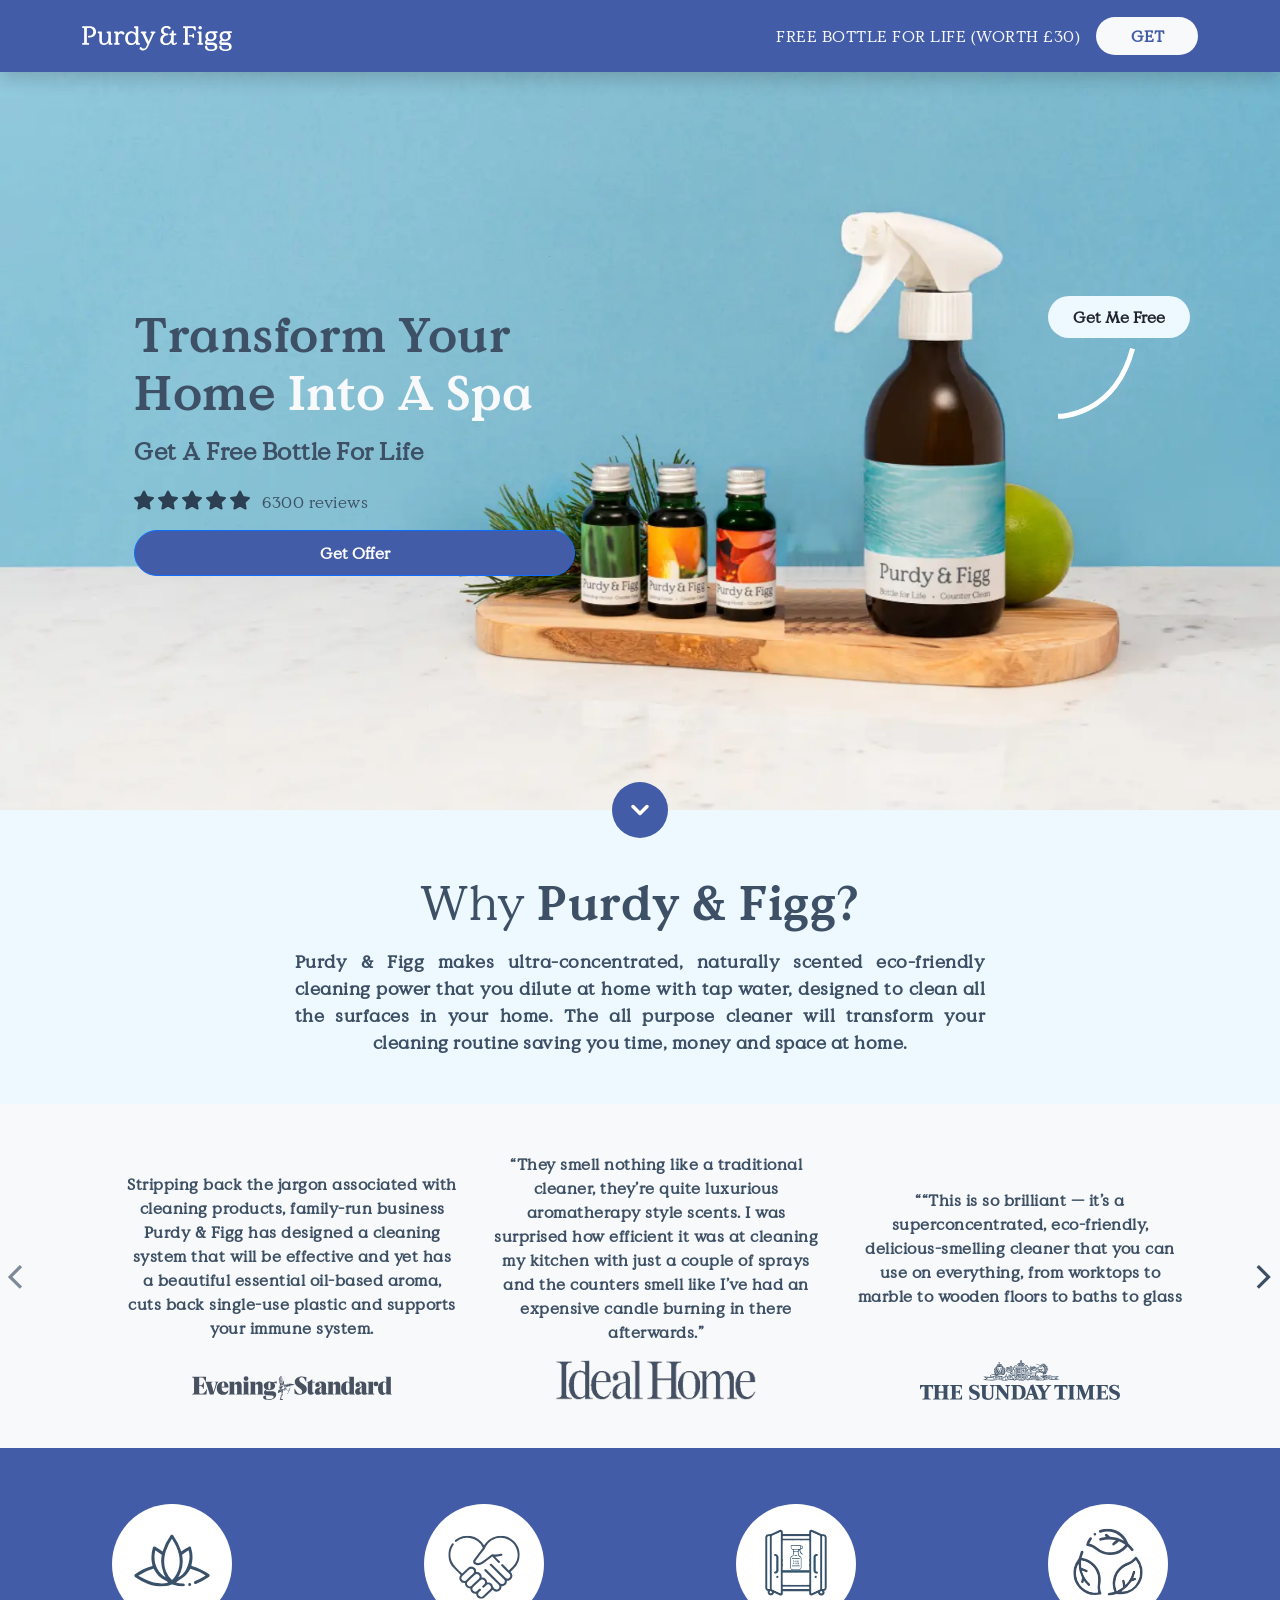
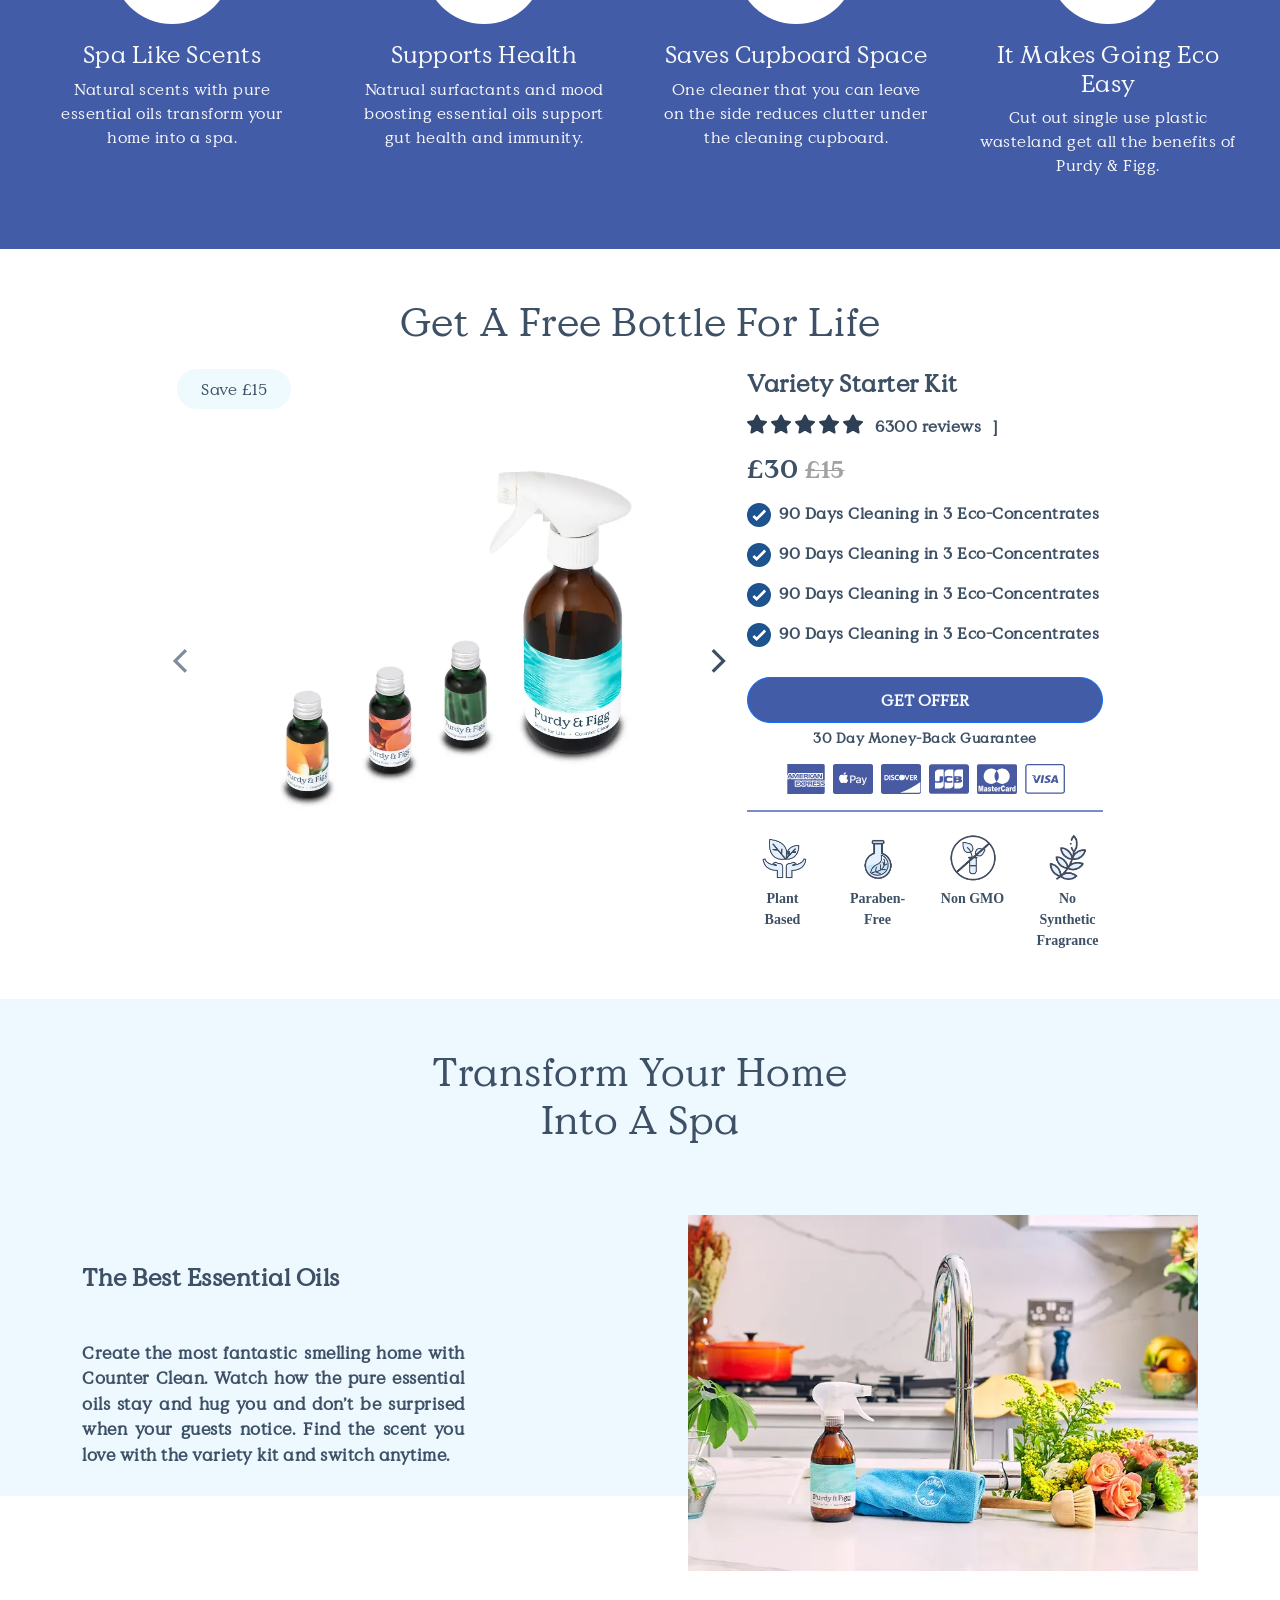
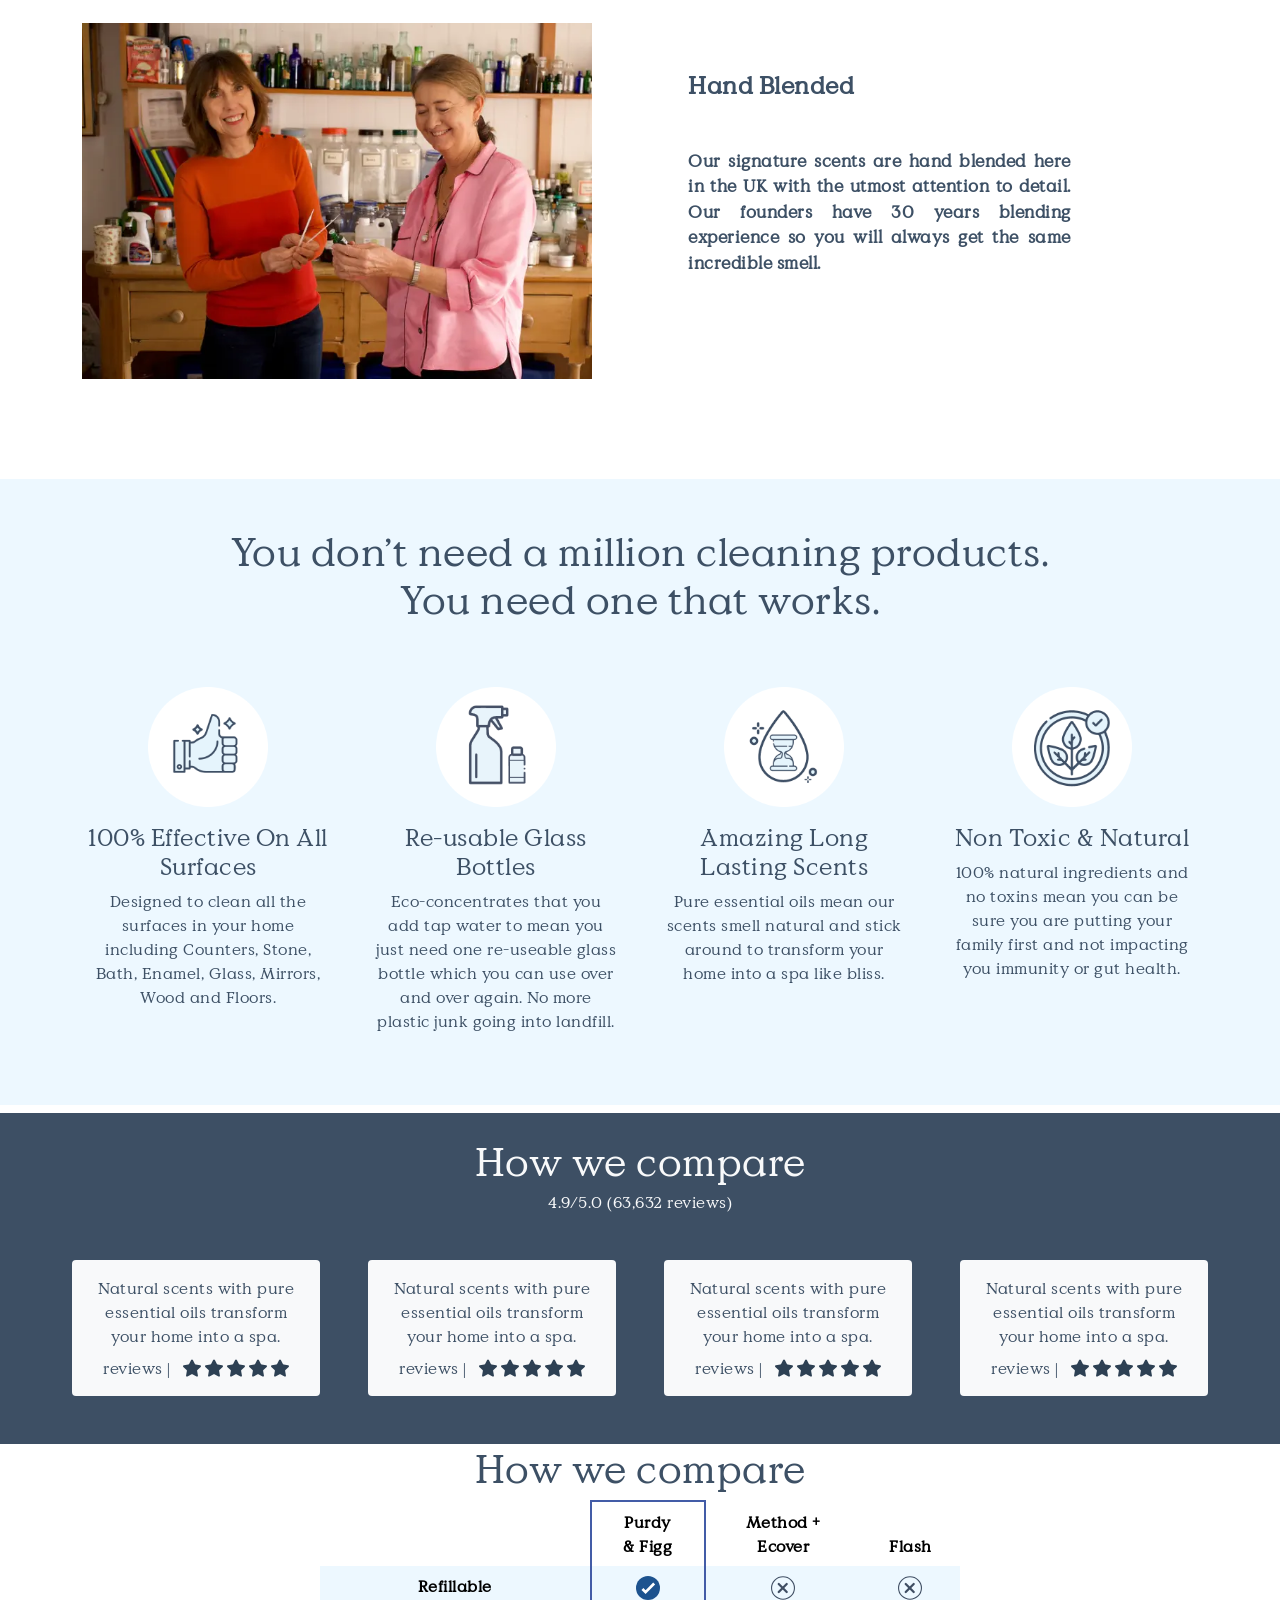
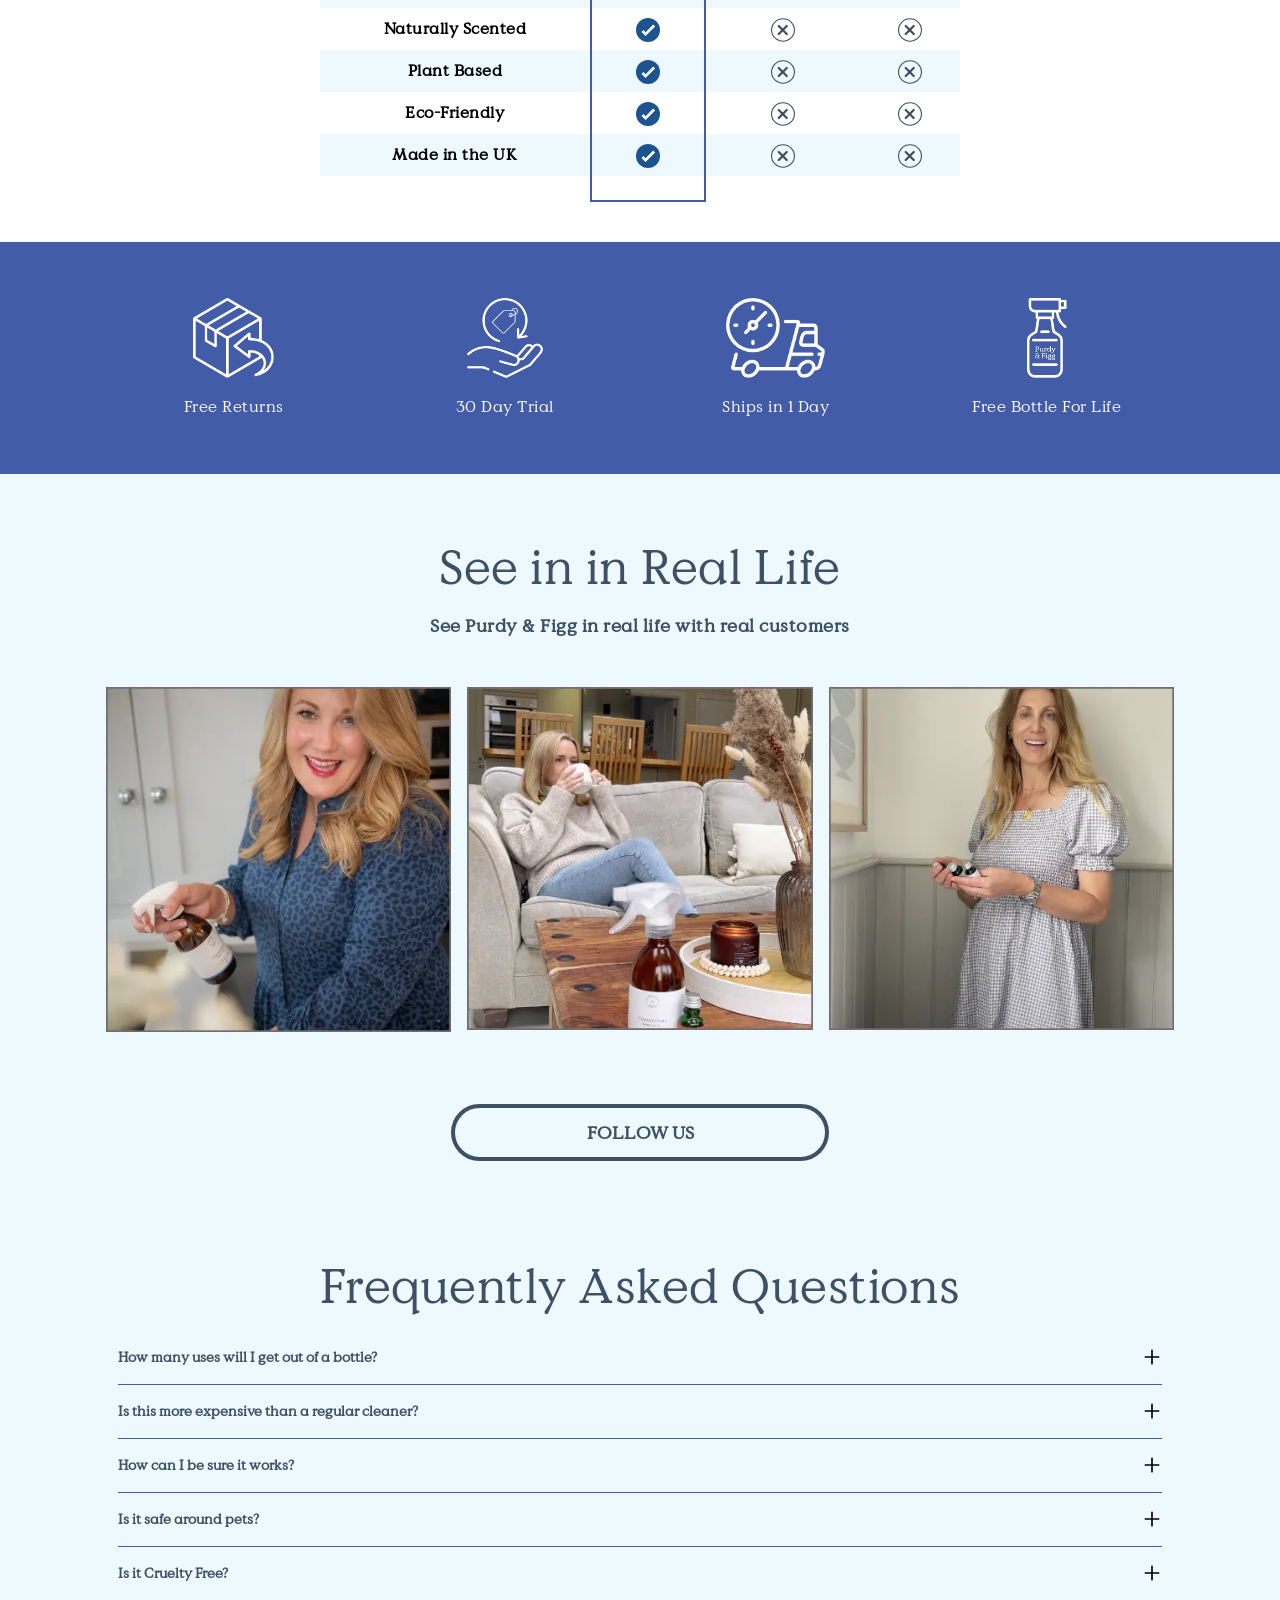
==== commit 68c2ea11: "scroll and other minor issues" ====
--- a/index.html
+++ b/index.html
@@ -545,7 +545,7 @@
 							</button>
 						</div>
 					</div>
-					<div class="product-info col-md-6 col-lg-4 my-auto">
+					<div class="product-info col-md-6 col-lg-4 my-auto sm-px-5">
 						<h2 class="product-title sub-title">Variety Starter Kit</h2>
 						<div class="reviews d-flex mb-3">
 							<div class="stars d-flex">
@@ -2362,6 +2362,11 @@
 								</svg>
 							</td>
 						</tr>
+						<tr>
+							<td></td>
+							<td></td>
+							<td></td>
+						</tr>
 					</tbody>
 				</table>
 			</div>
--- a/css/style.css
+++ b/css/style.css
@@ -86,6 +86,14 @@
 .btn-outline-dark {
 	border-color: #3d5065 !important;
 	color: #3d5065 !important;
+}
+
+.btn {
+	font-weight: 600;
+}
+
+.btn:active {
+	border: none;
 }
 
 .slider-container {
@@ -229,6 +237,9 @@
 	.navbar-offer {
 		margin: auto;
 	}
+	.offset {
+		height: 69px;
+	}
 }
 
 .navbar .btn {
@@ -488,8 +499,8 @@
 	width: 18px;
 }
 
-.compare tr:nth-child(even) th,
-.compare tr:nth-child(even) td {
+.compare tbody tr:nth-child(odd) th,
+.compare tbody tr:nth-child(odd) td {
 	background-color: var(--color-secondary);
 }
 
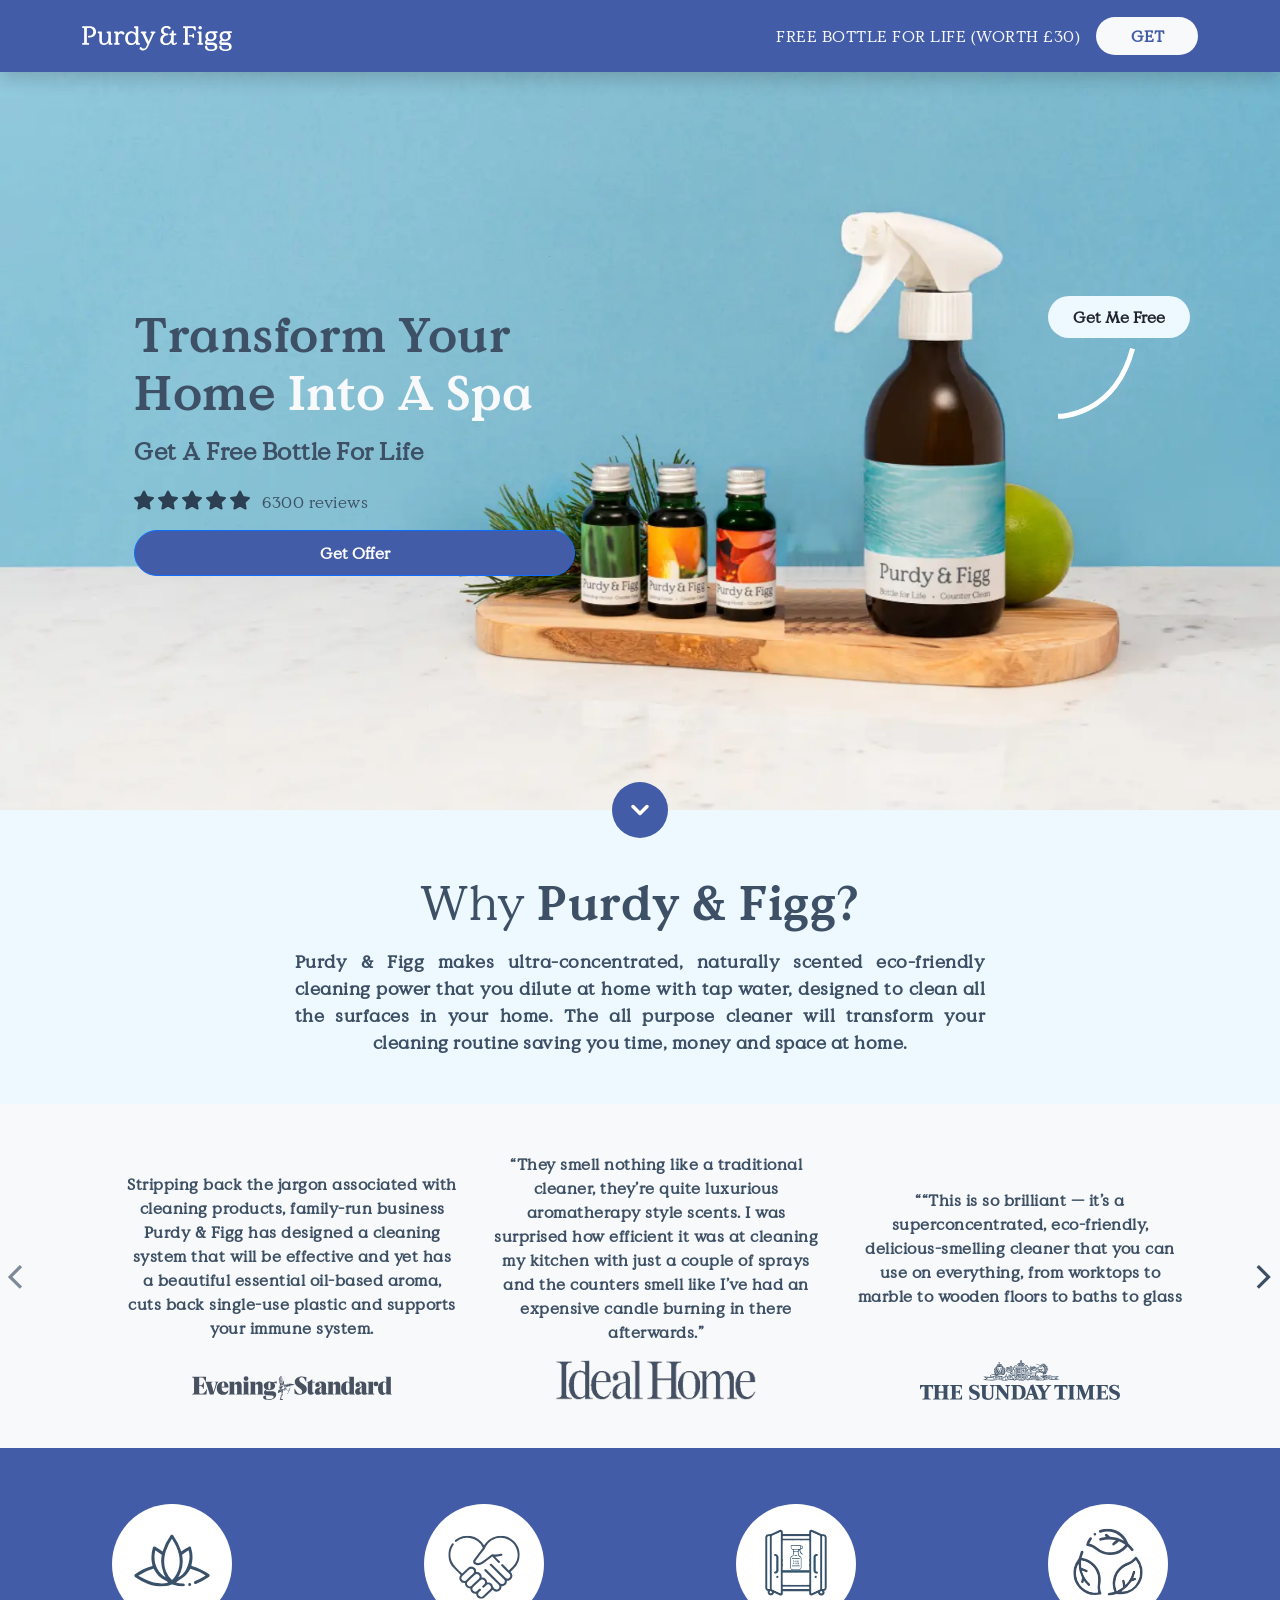
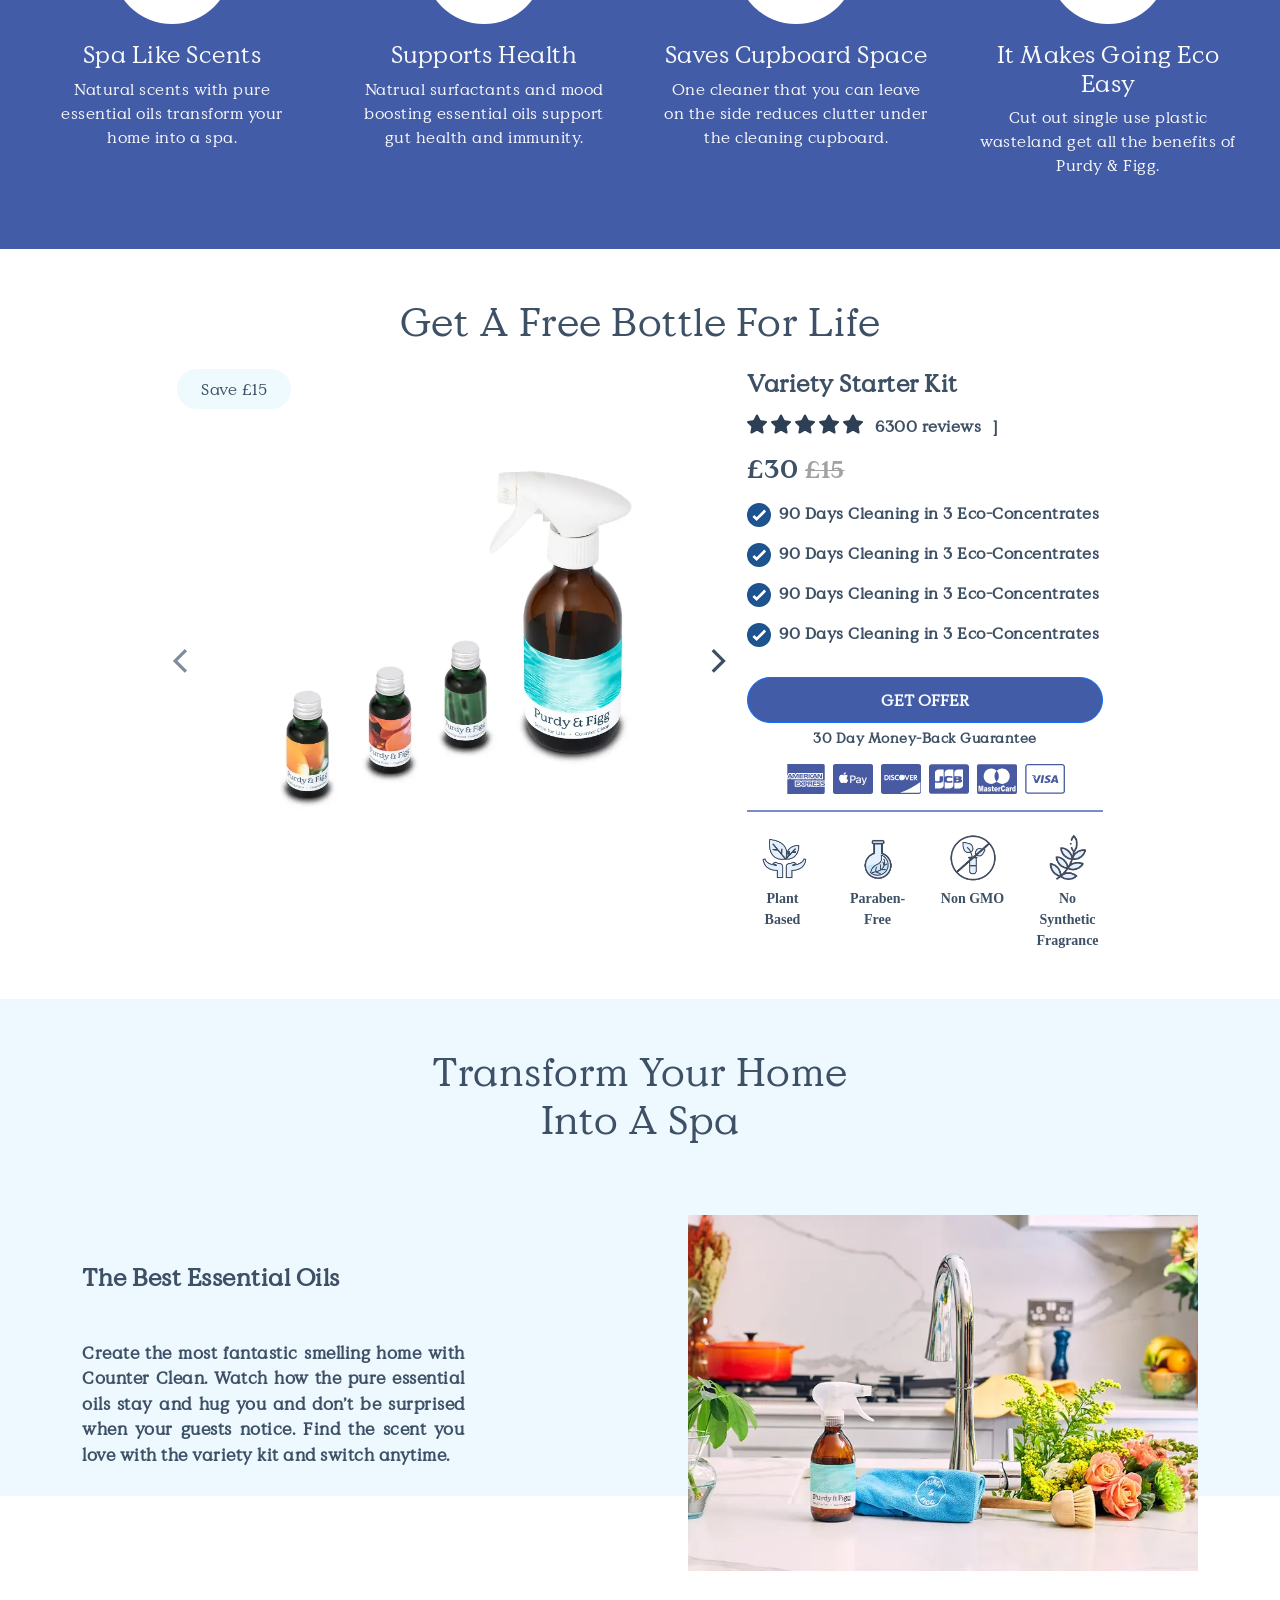
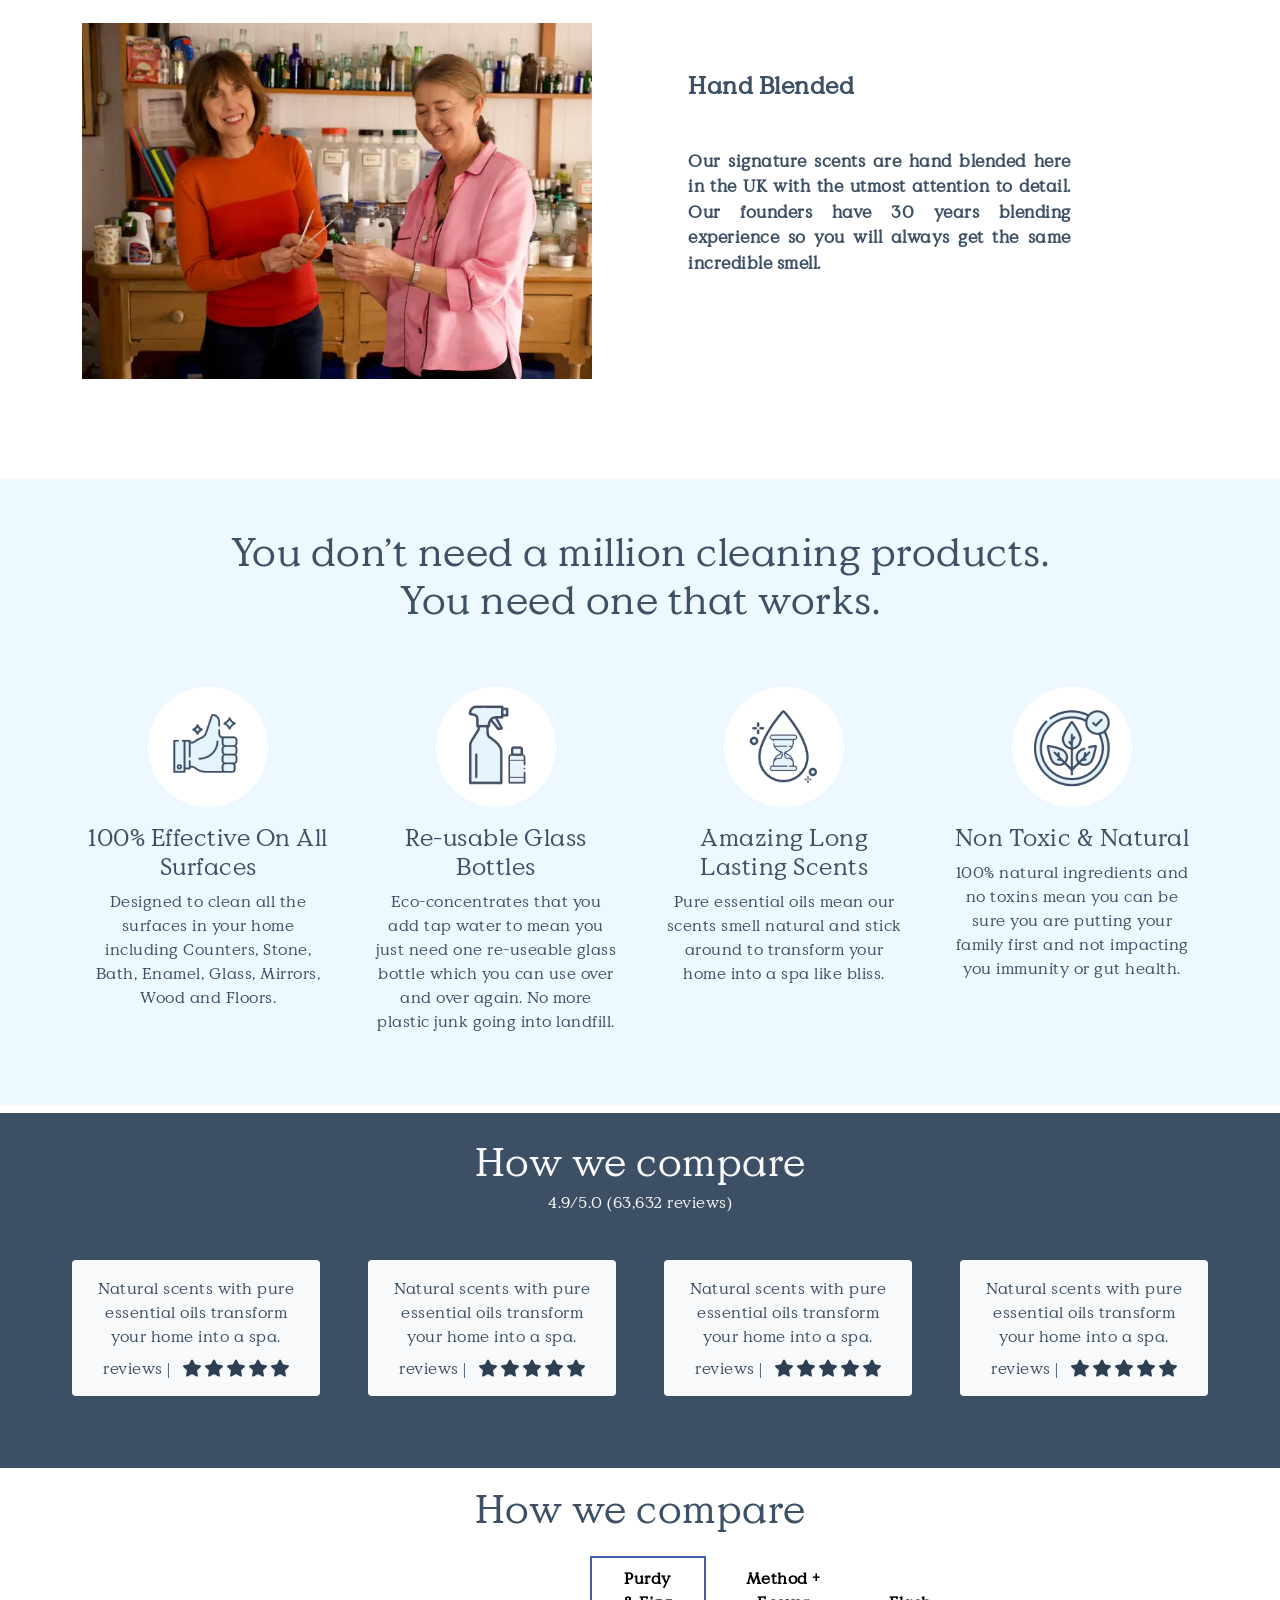
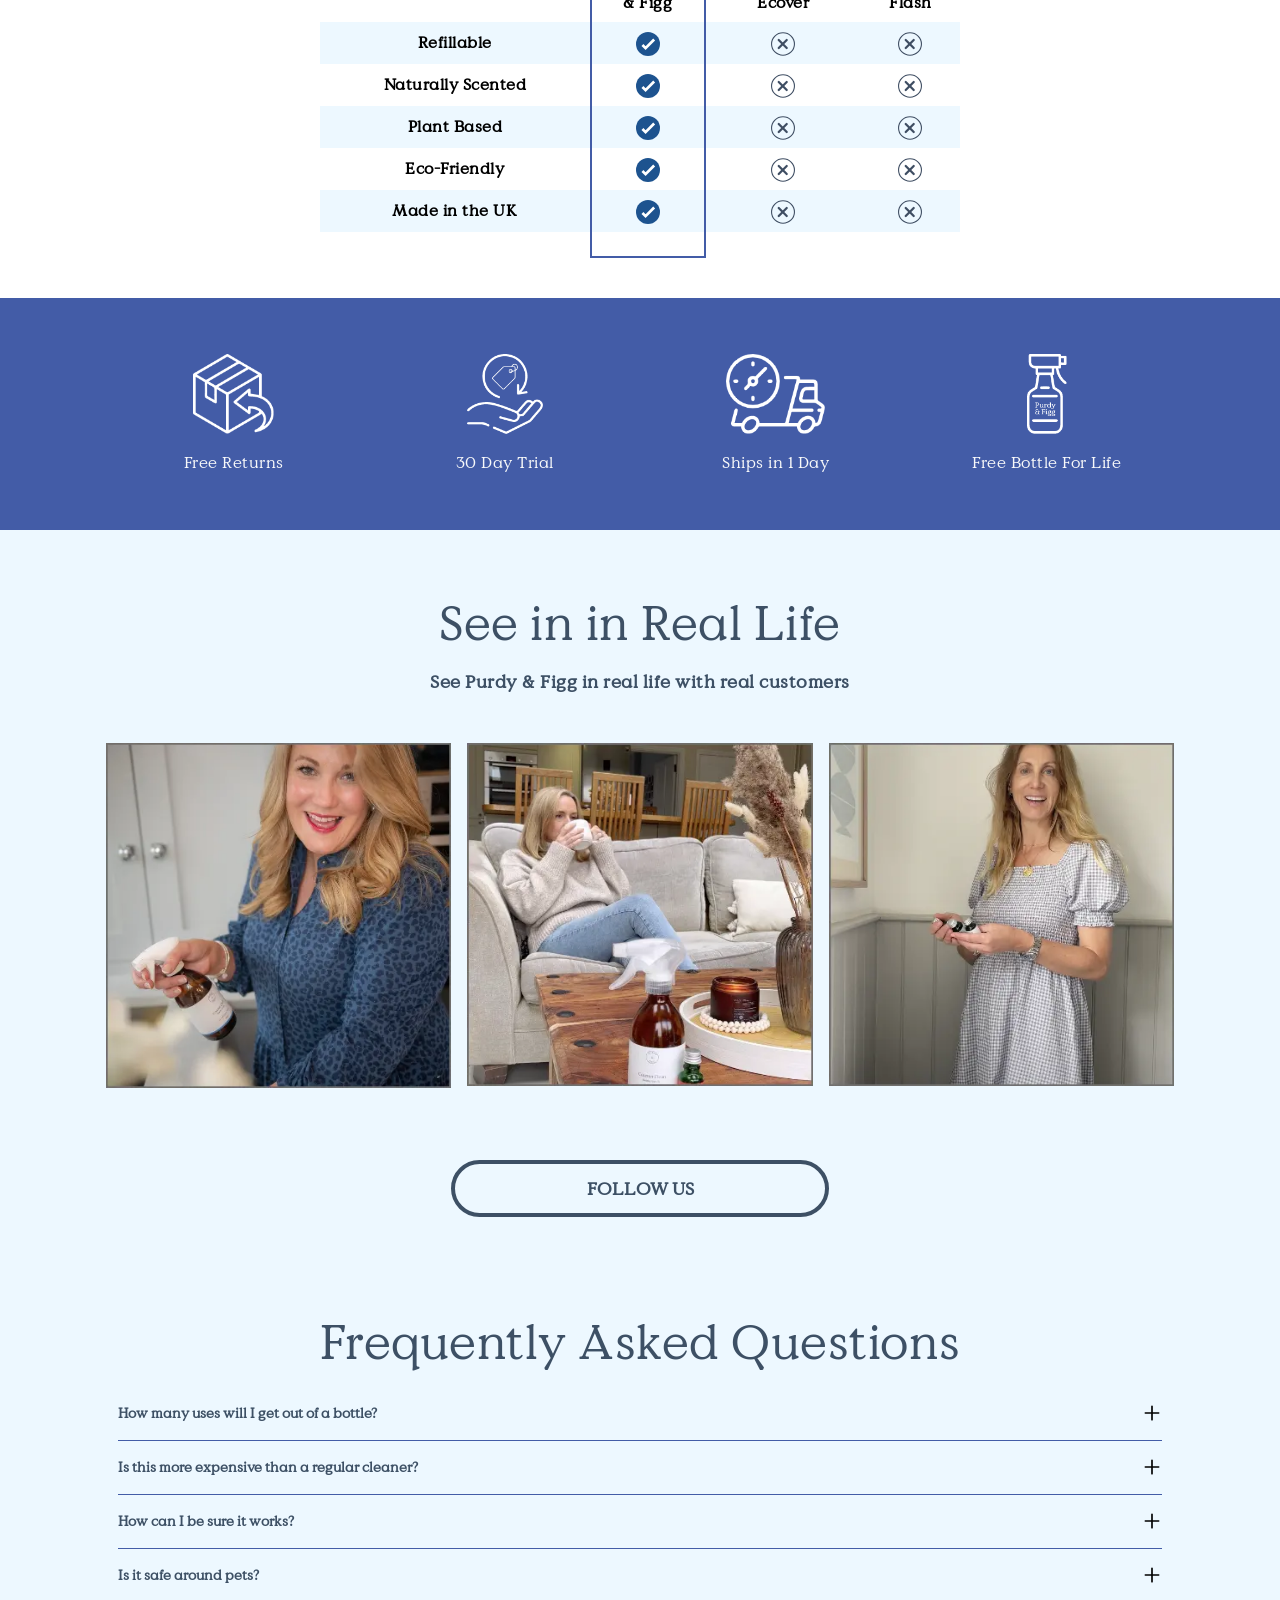
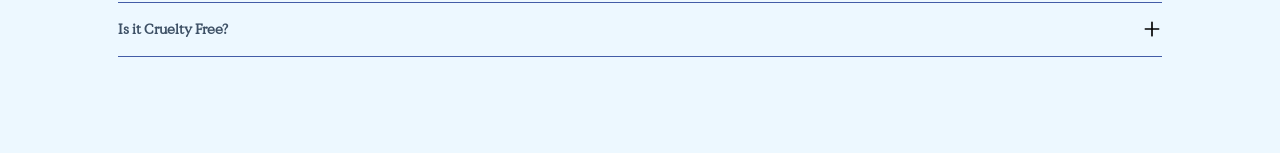
==== commit b7489da8: "scroll and other minor issues" ====
--- a/index.html
+++ b/index.html
@@ -1009,7 +1009,7 @@
 		<!-- How we compare -->
 		<section class="compare pb-4 pt-2">
 			<!-- 1st section -->
-			<div class="slider-container bg-gray py-4 sm-pb-5" id="reviews">
+			<div class="slider-container bg-gray pt-4 pb-5 sm-pb-5" id="reviews">
 				<h3 class="section-title-small text-light text-center w-75 mx-auto">
 					How we compare
 				</h3>
@@ -1623,8 +1623,8 @@
 			</div>
 
 			<!-- 2nd section -->
-			<div class="comparison-chart sm-px-5">
-				<h3 class="section-title-small text-center w-75 mx-auto">
+			<div class="comparison-chart pt-3 sm-px-5">
+				<h3 class="section-title-small text-center w-75 mx-auto mb-4">
 					How we compare
 				</h3>
 				<table class="table table-borderless w-50 mx-auto text-center">
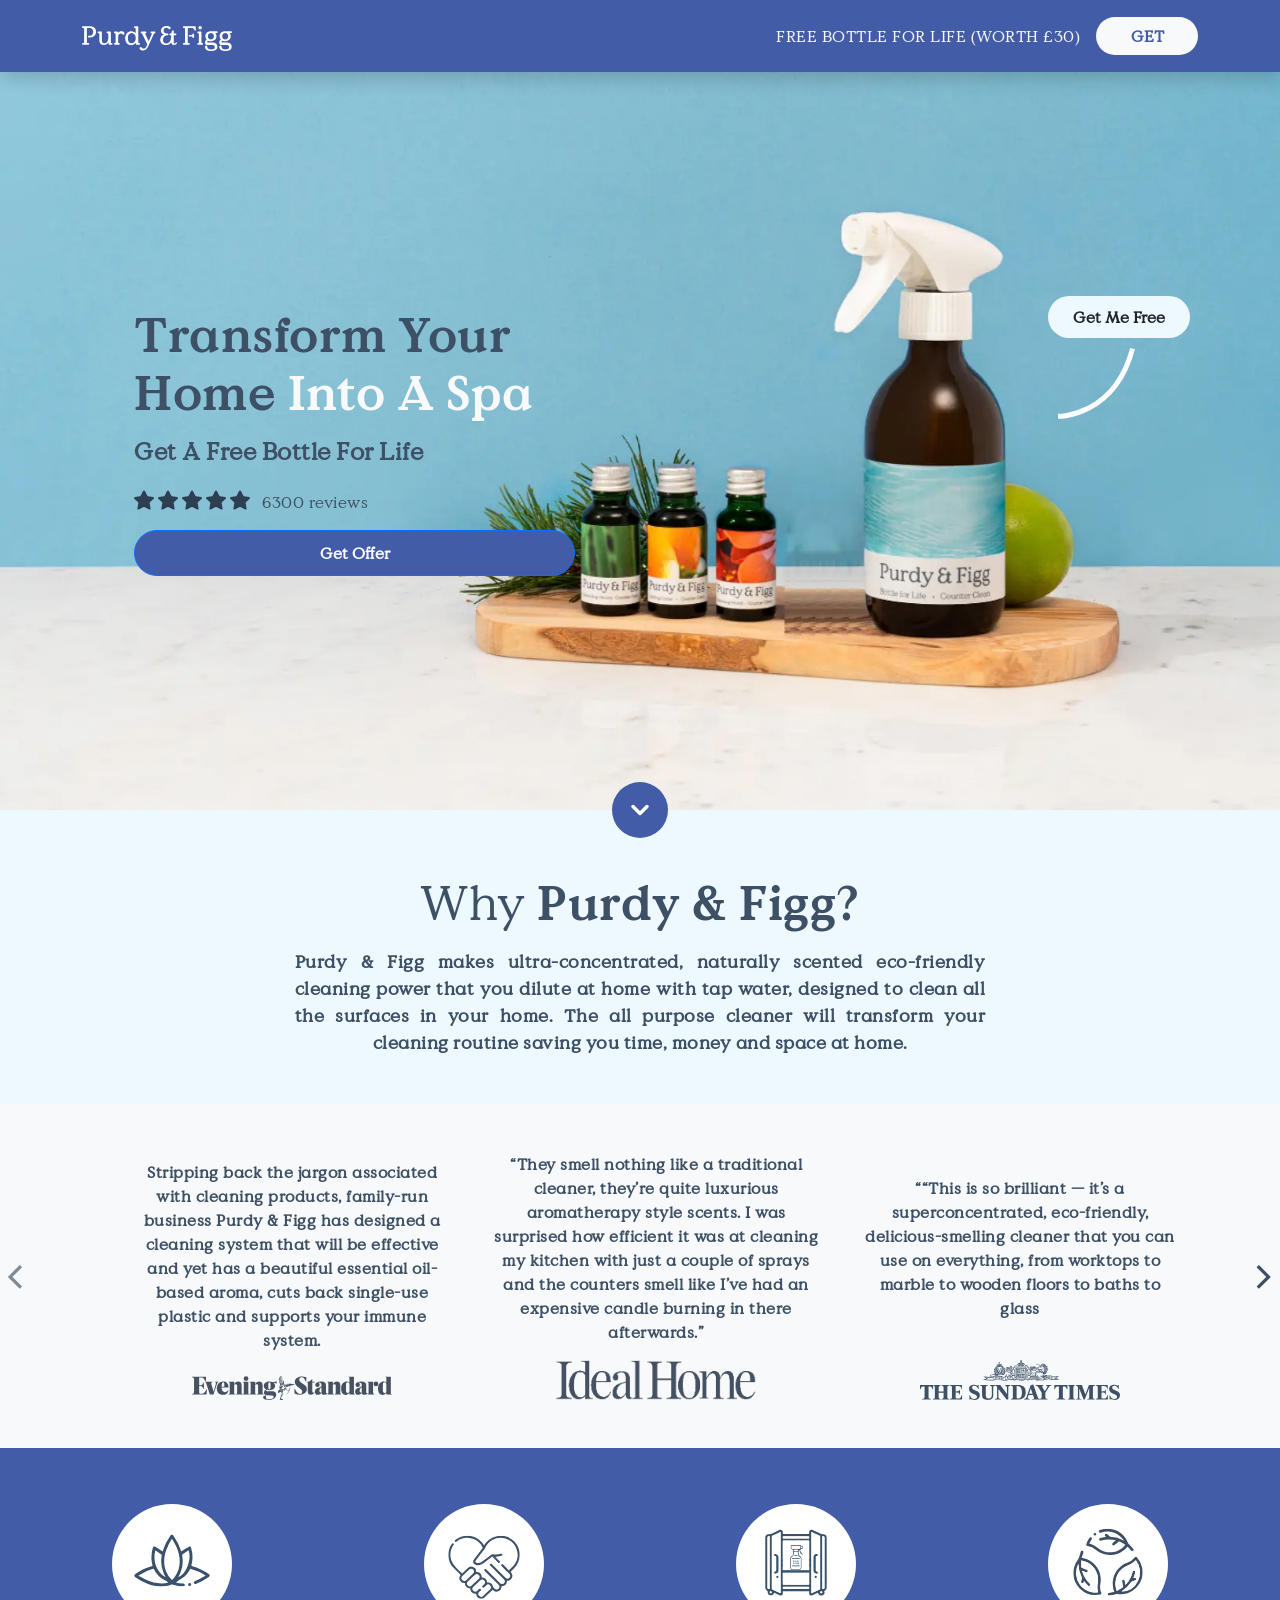
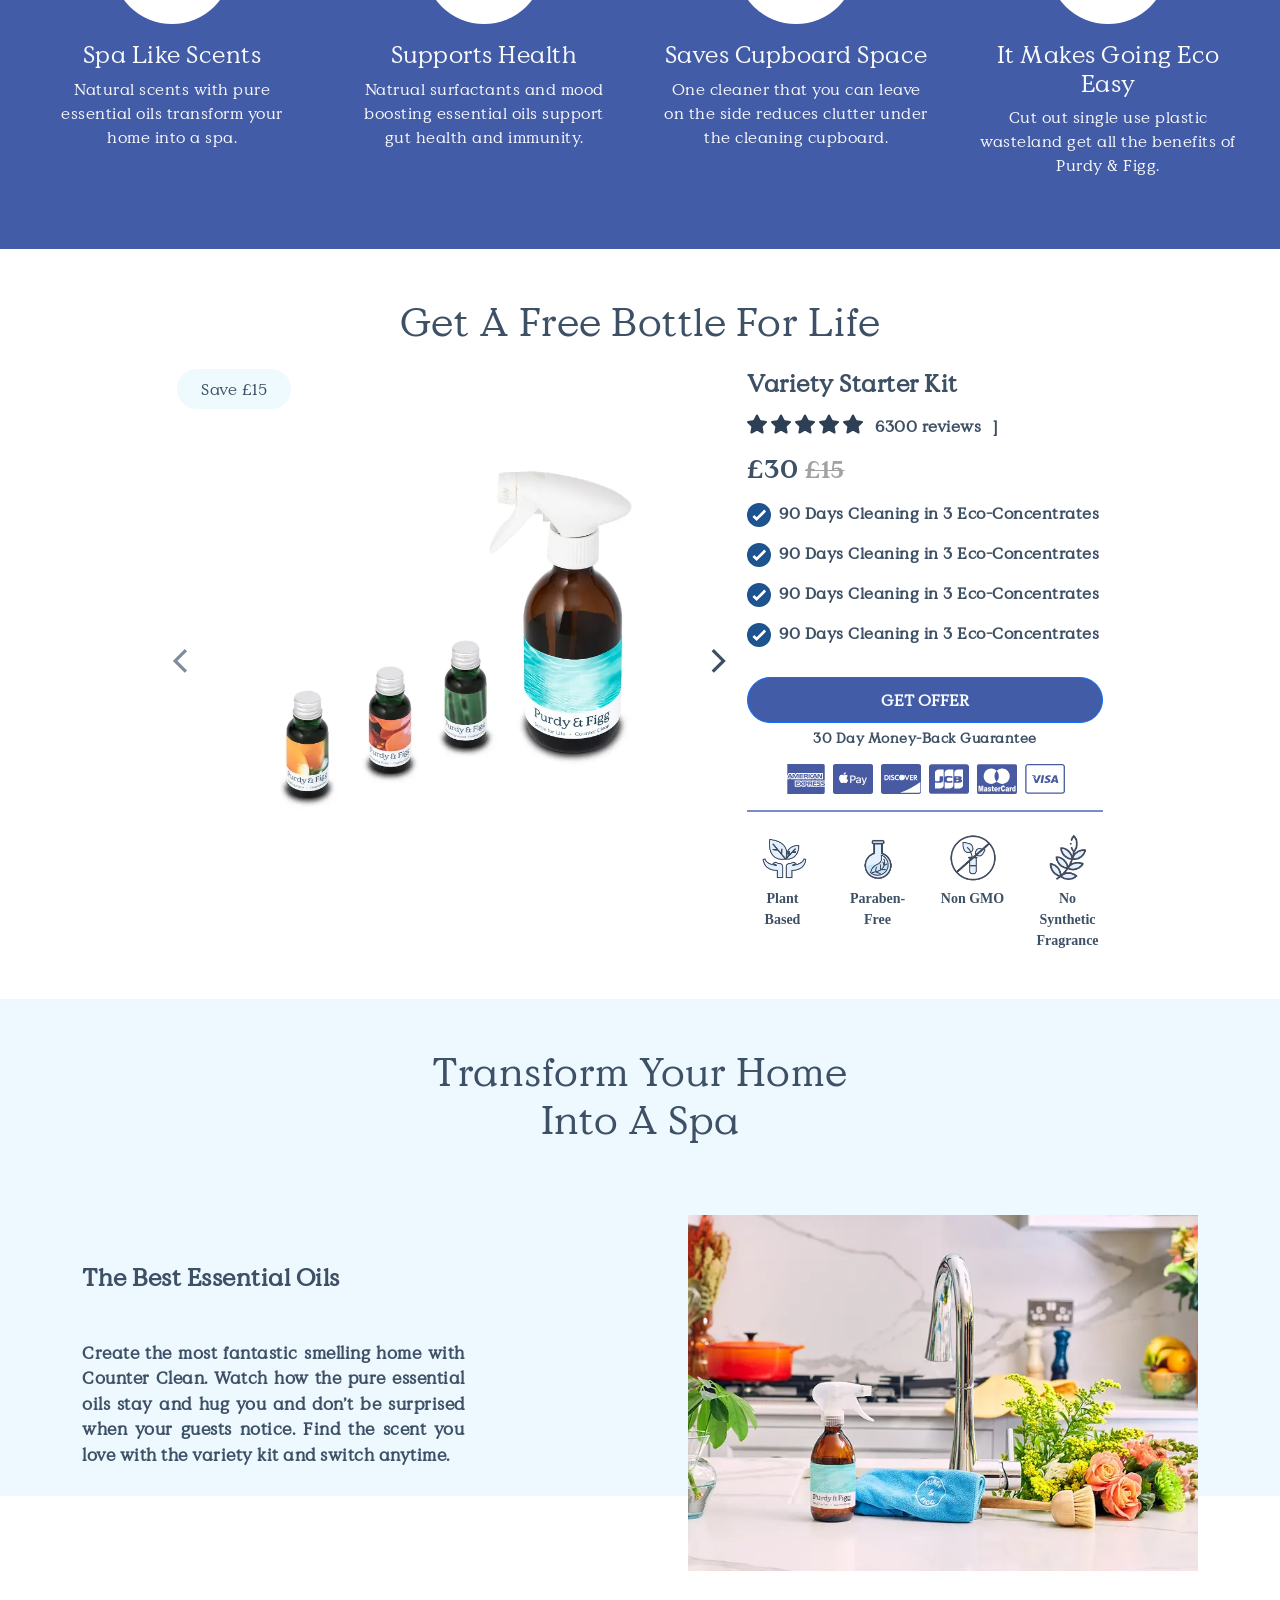
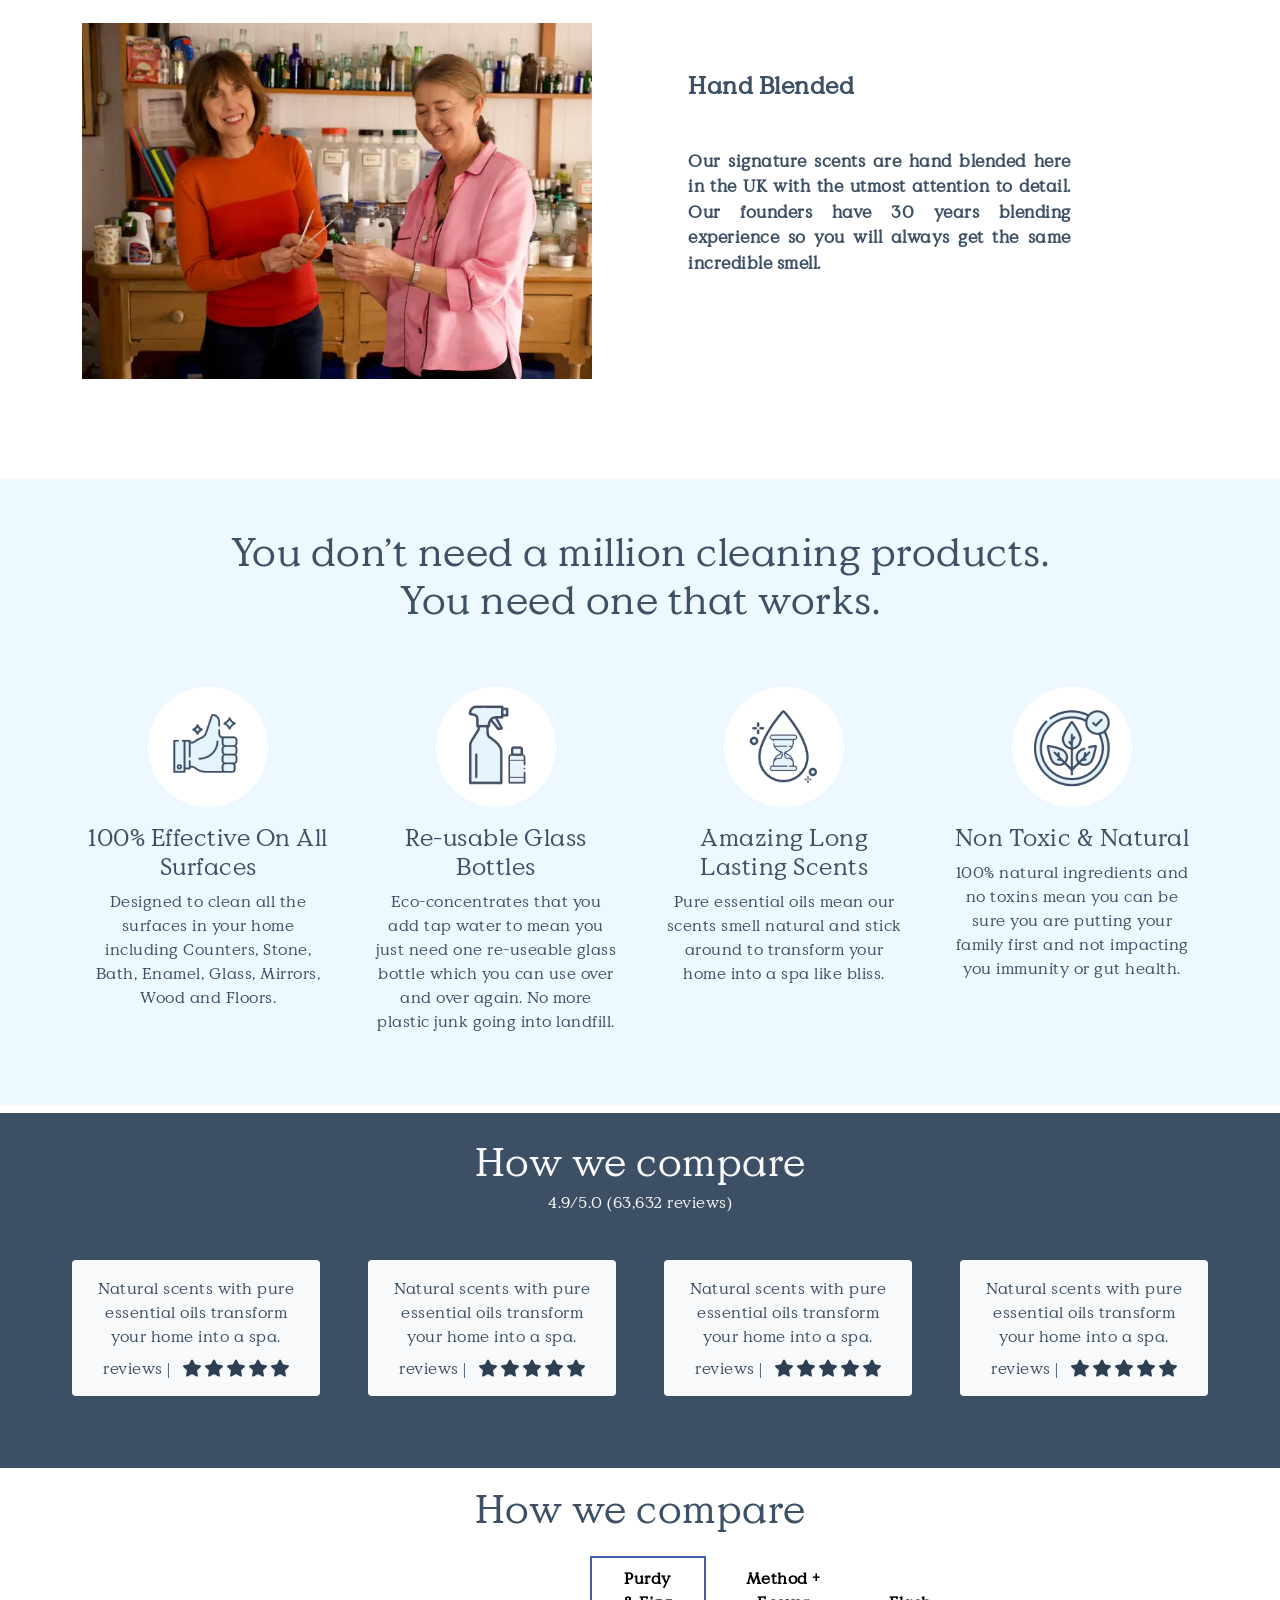
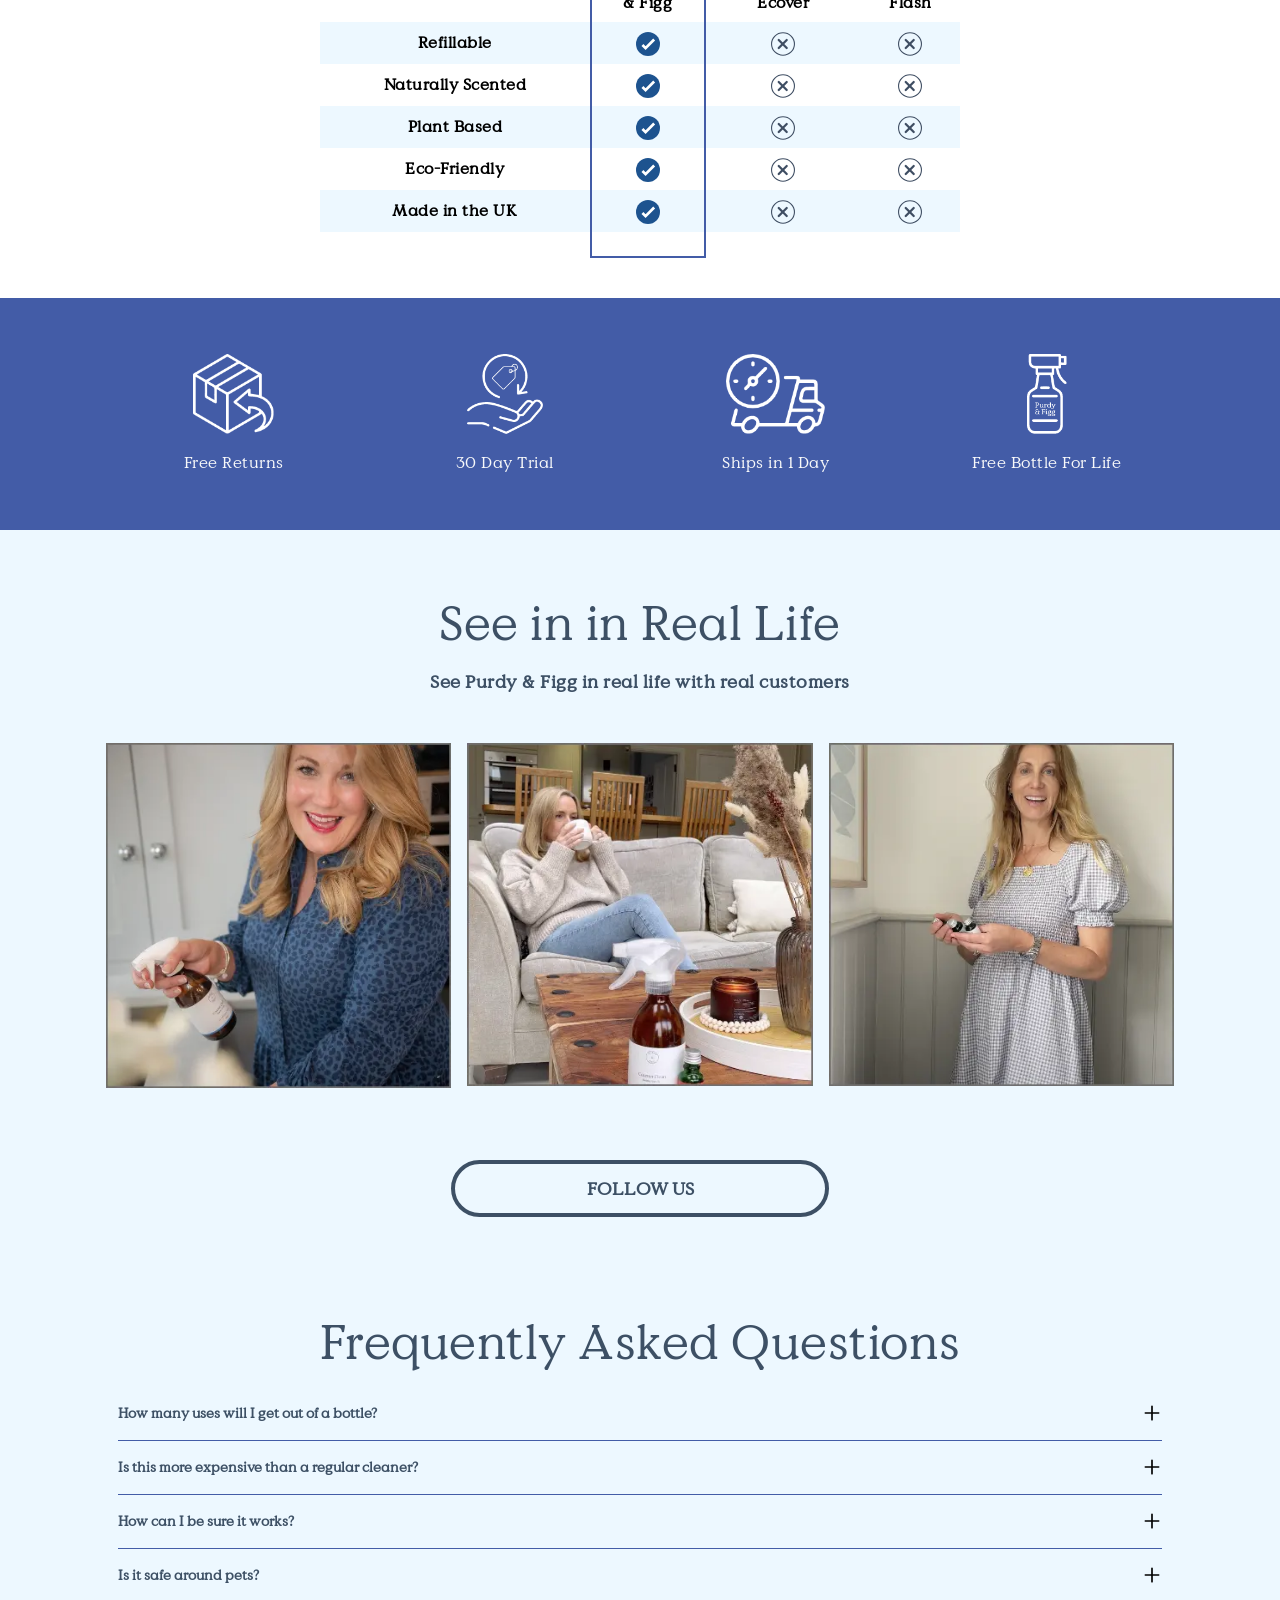
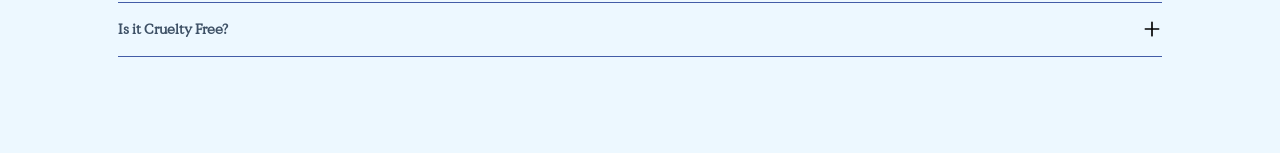
==== commit 177111fa: "fixed padding" ====
--- a/index.html
+++ b/index.html
@@ -3,6 +3,7 @@
 	<head>
 		<meta charset="UTF-8" />
 		<meta name="viewport" content="width=device-width, initial-scale=1.0" />
+		<meta name="color-scheme" content="light" />
 
 		<title>Purdy & Figg</title>
 
@@ -307,7 +308,7 @@
 		<section class="testimonial bg-light slider-container" id="testimonial">
 			<div class="slider-track container d-flex p-5">
 				<div class="slide d-flex col-12 col-md-4 text-center px-2">
-					<p class="content my-auto">
+					<p class="content px-1 my-auto">
 						Stripping back the jargon associated with cleaning products,
 						family-run business Purdy & Figg has designed a cleaning system that
 						will be effective and yet has a beautiful essential oil-based aroma,
@@ -322,7 +323,7 @@
 				</div>
 
 				<div class="slide d-flex col-12 col-md-4 text-center px-2">
-					<p class="content my-auto">
+					<p class="content px-1 my-auto">
 						“They smell nothing like a traditional cleaner, they’re quite
 						luxurious aromatherapy style scents. I was surprised how efficient
 						it was at cleaning my kitchen with just a couple of sprays and the
@@ -337,7 +338,7 @@
 				</div>
 
 				<div class="slide d-flex col-12 col-md-4 text-center px-2">
-					<p class="content my-auto">
+					<p class="content px-1 my-auto">
 						““This is so brilliant — it’s a superconcentrated, eco-friendly,
 						delicious-smelling cleaner that you can use on everything, from
 						worktops to marble to wooden floors to baths to glass
